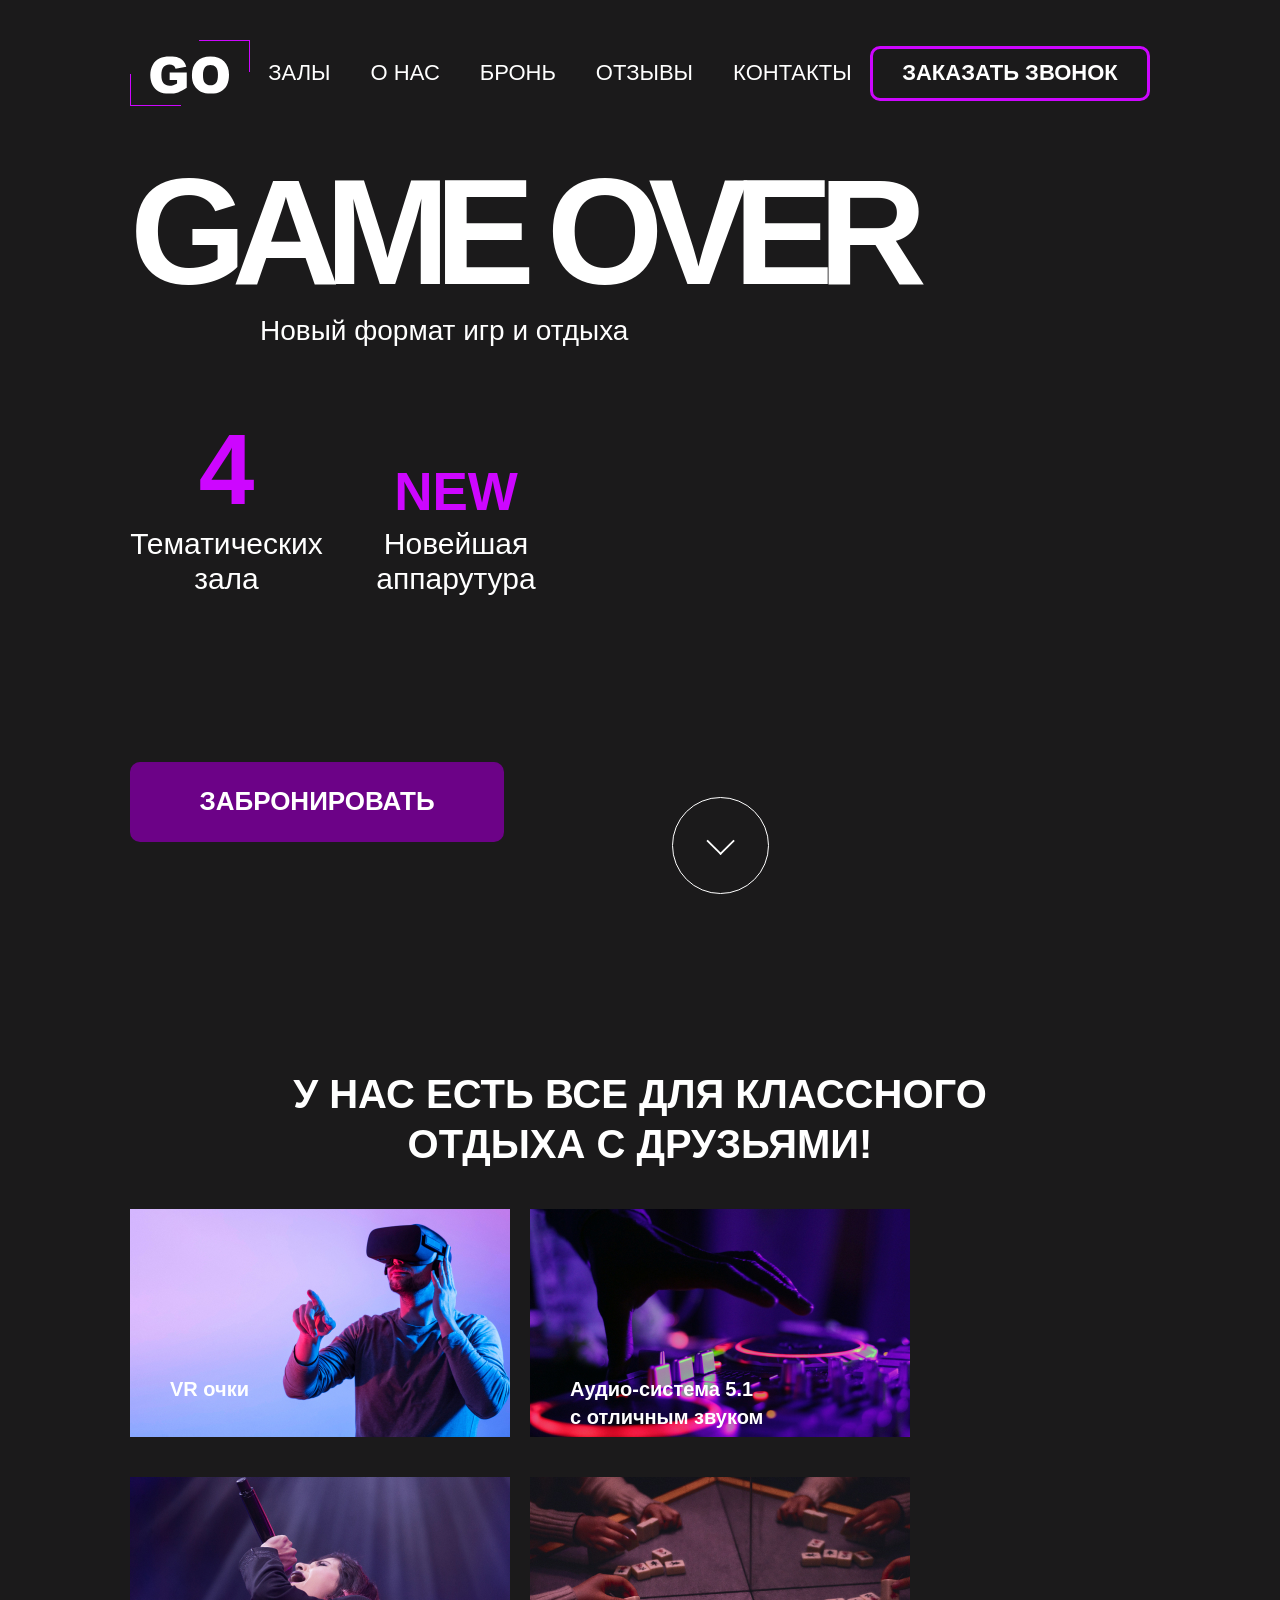
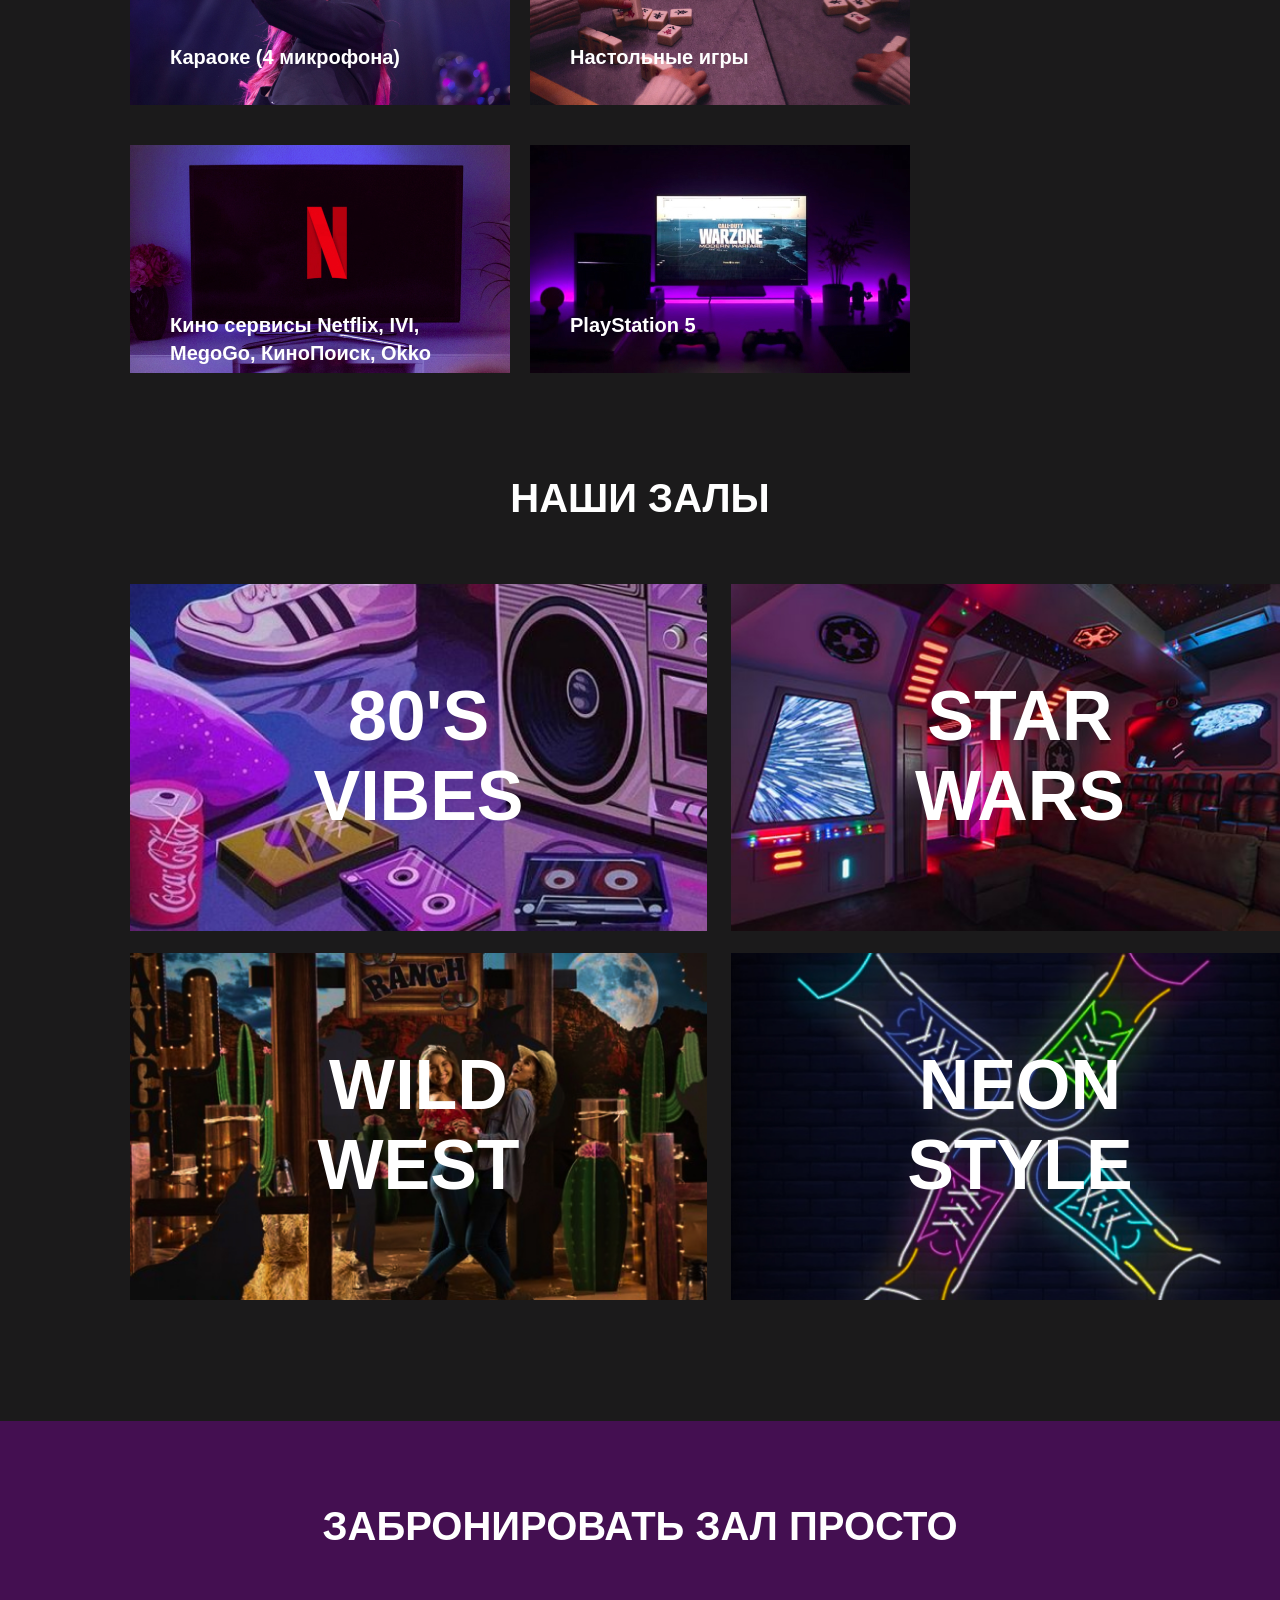
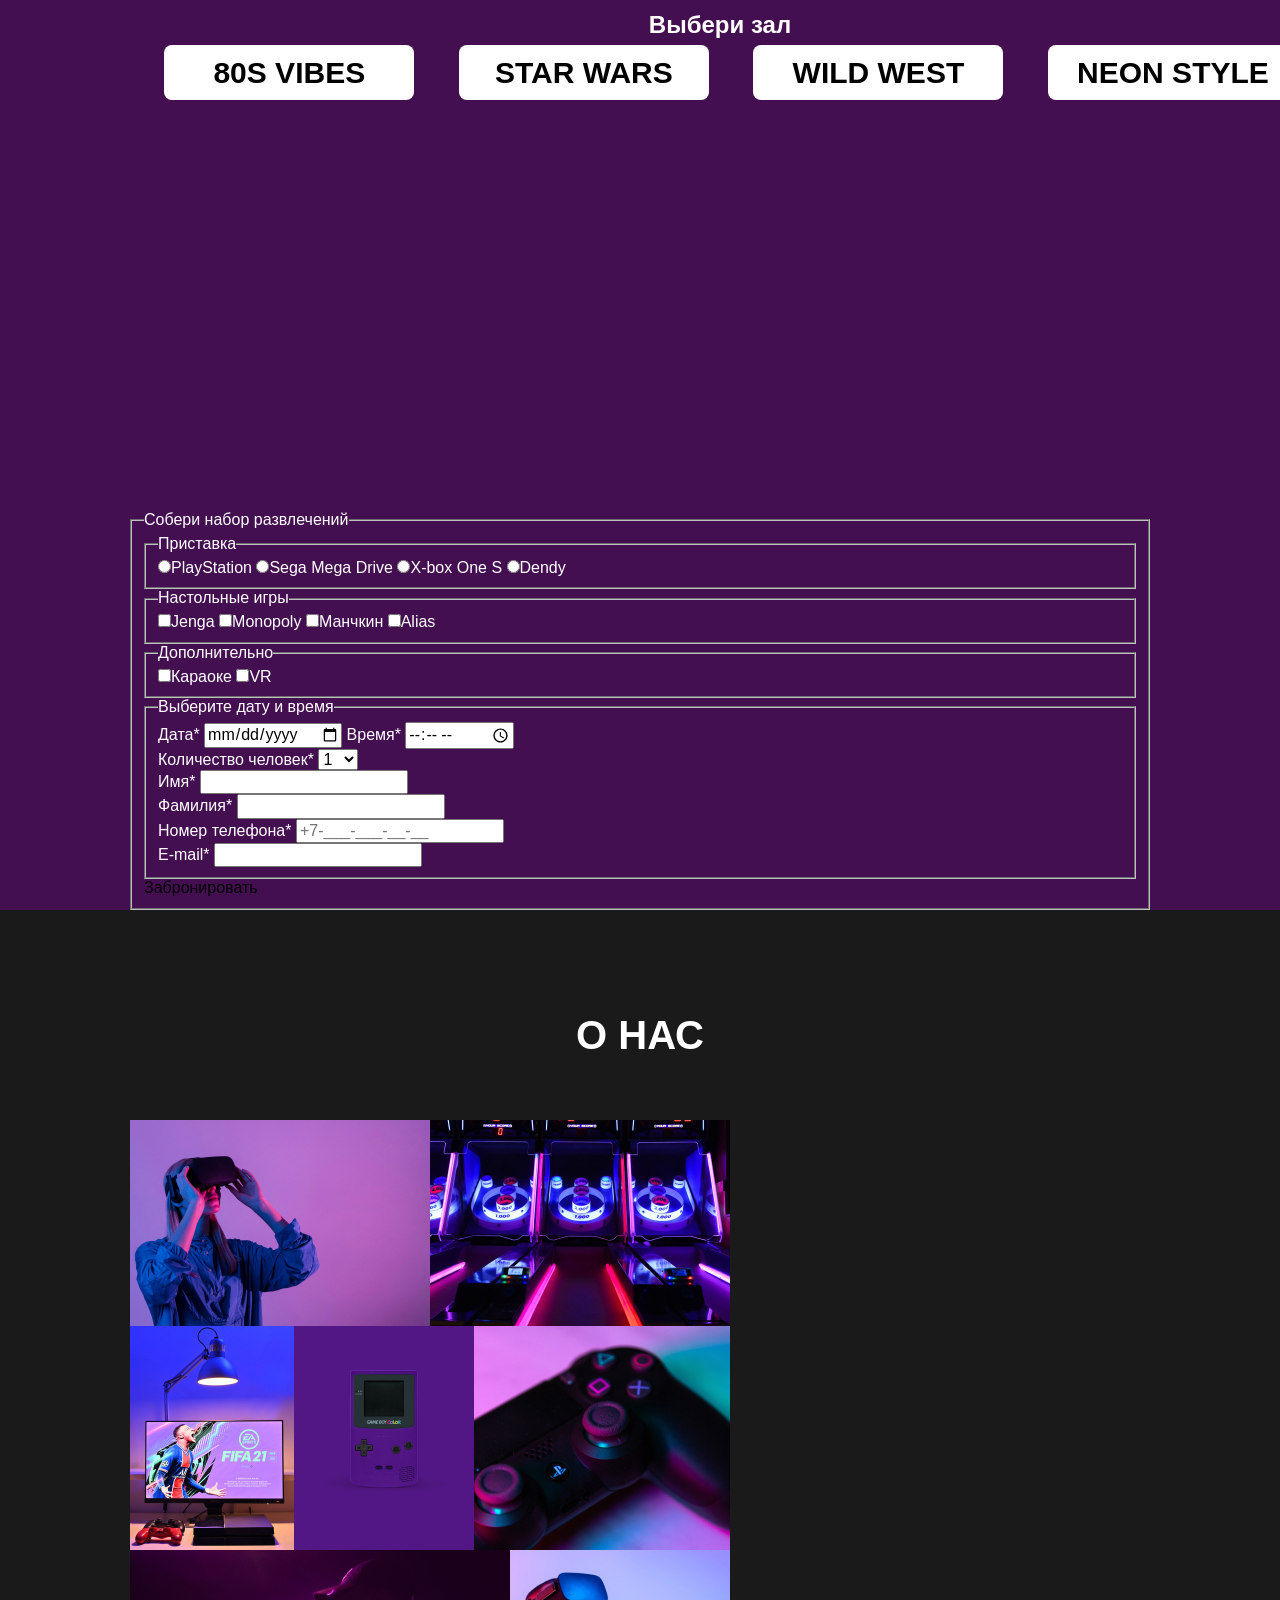
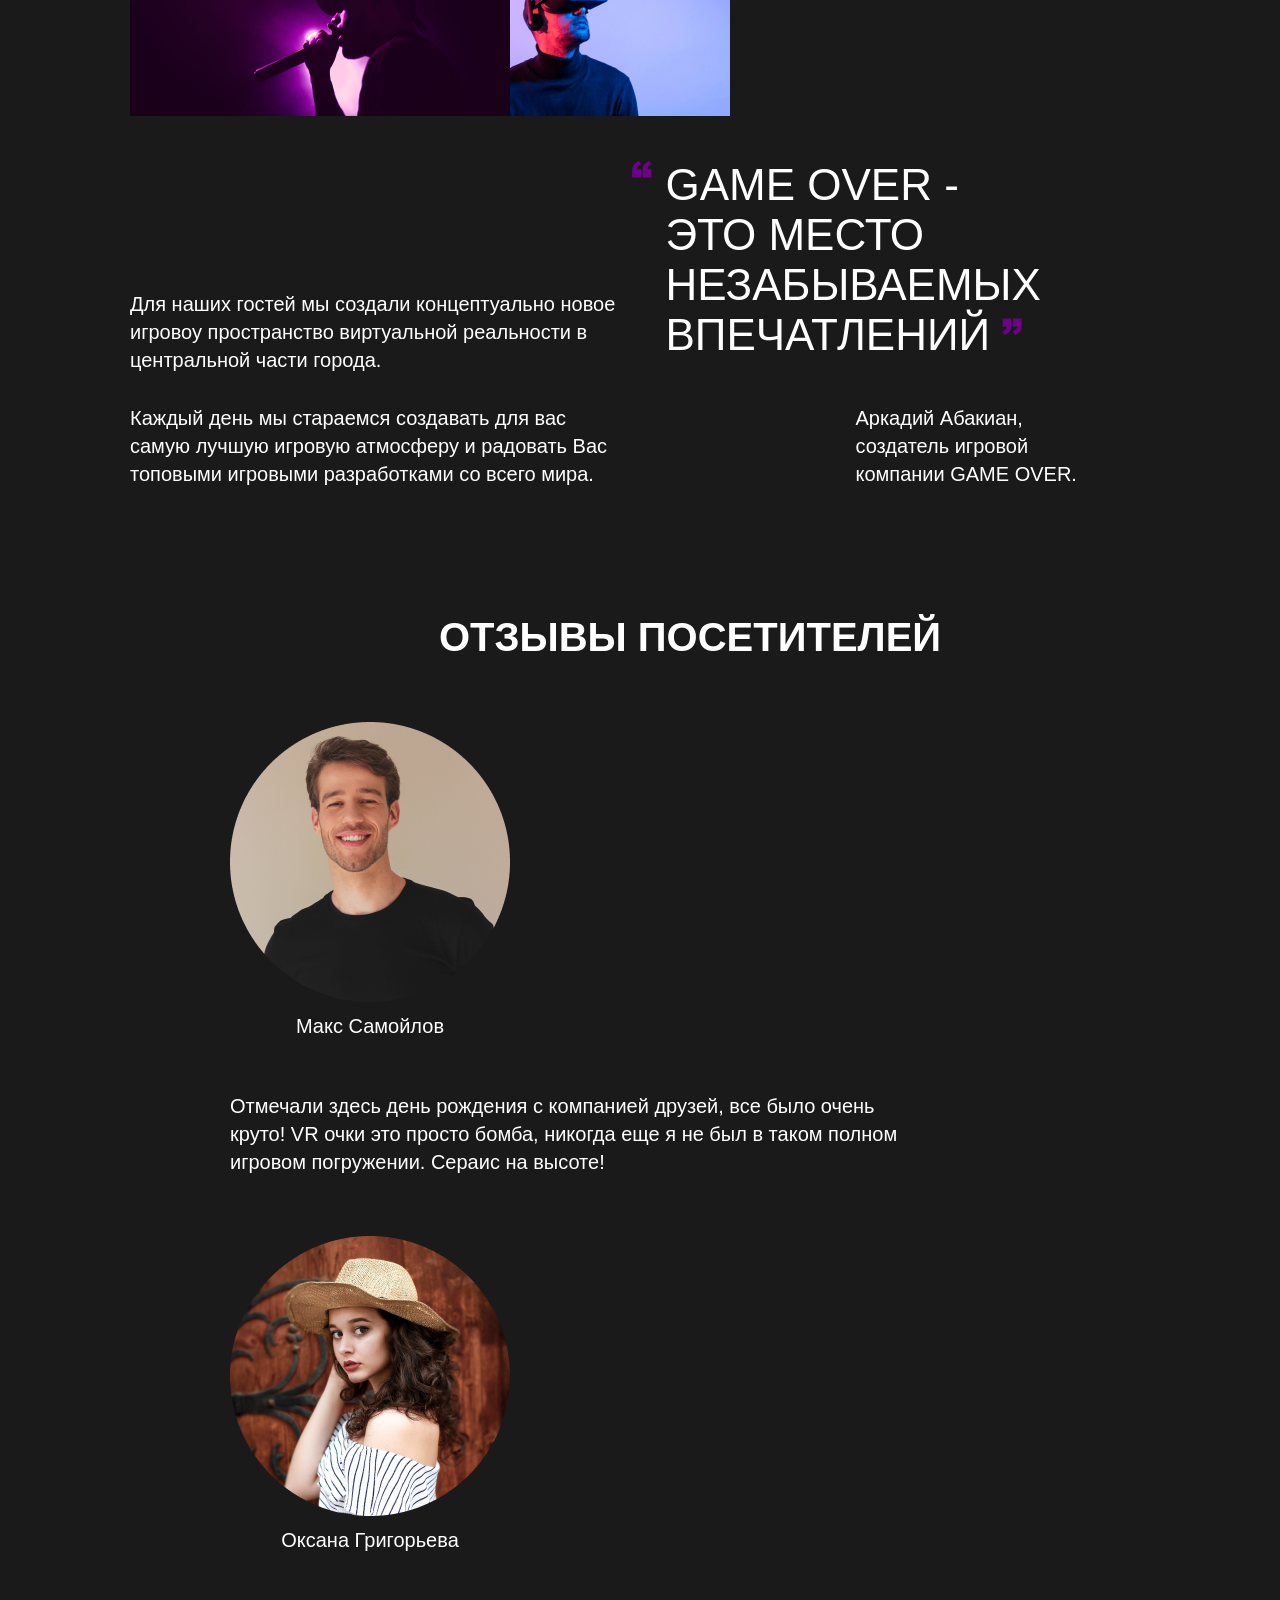
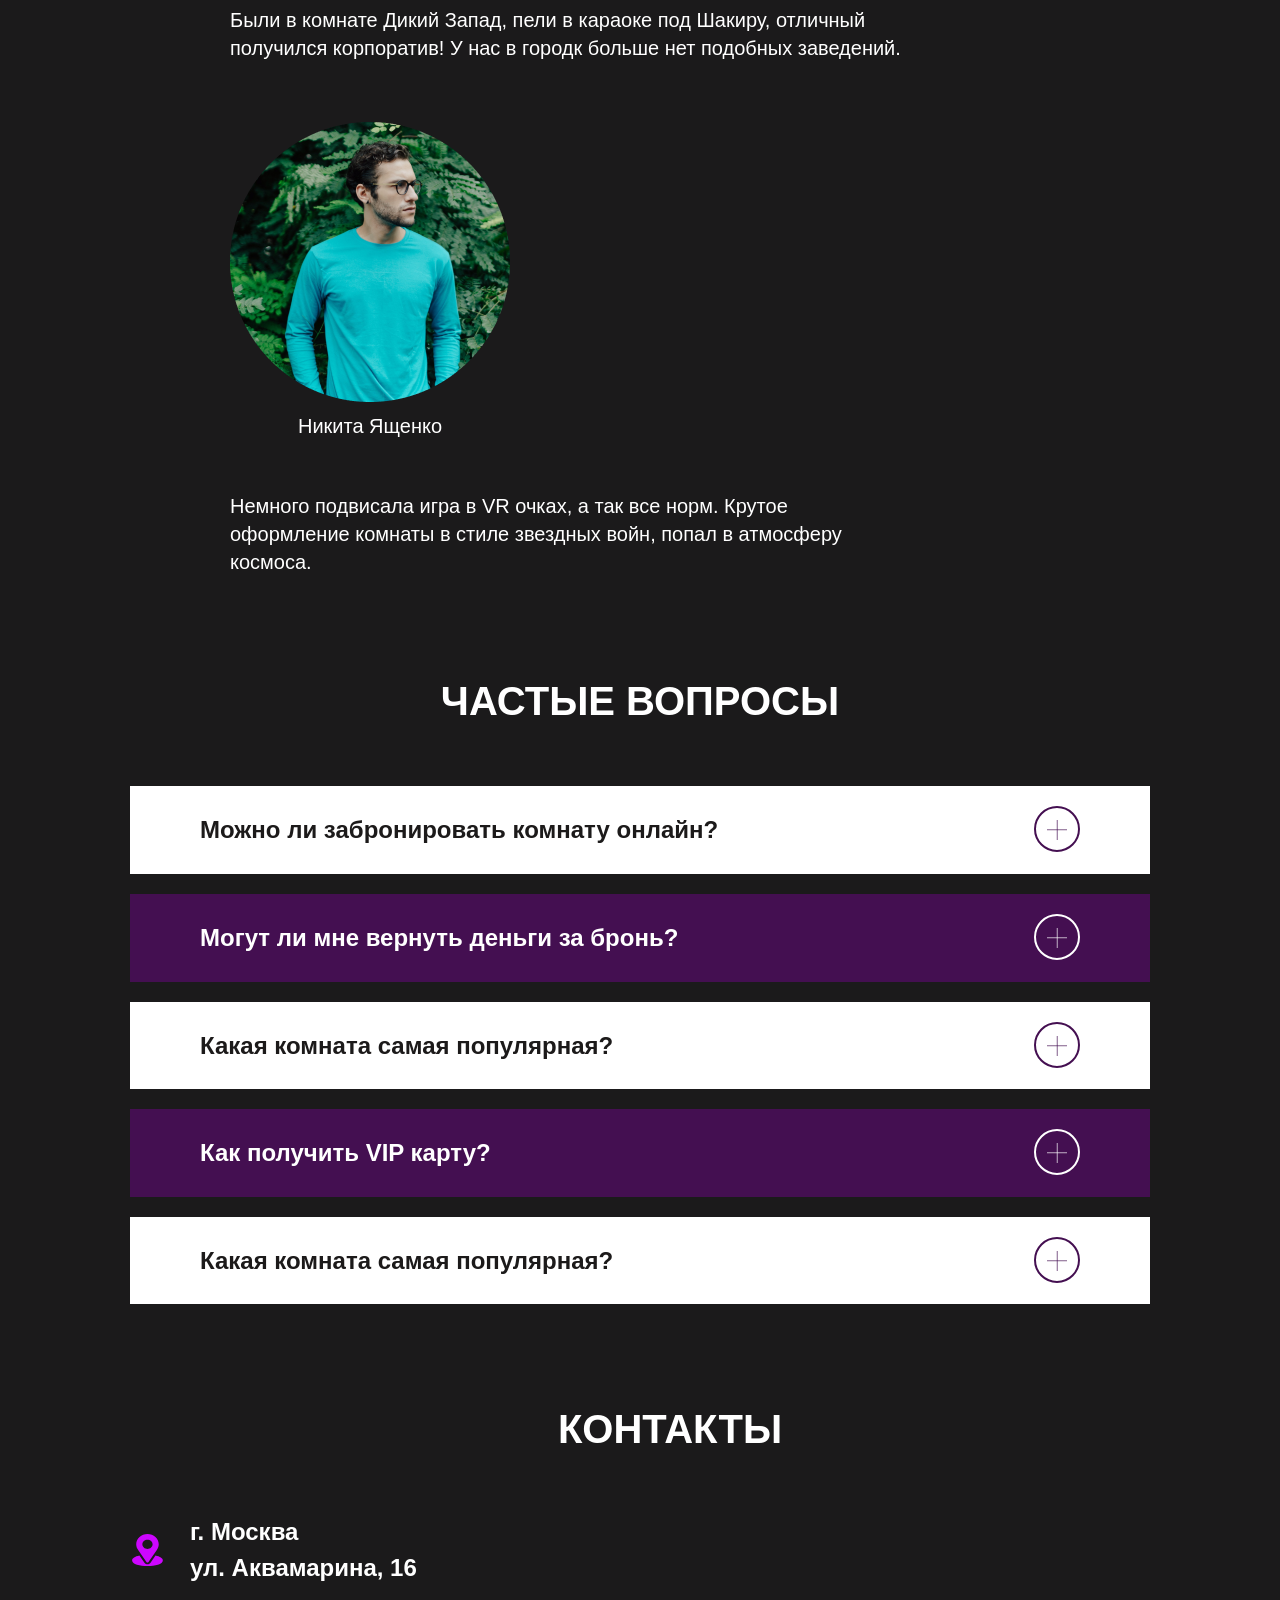
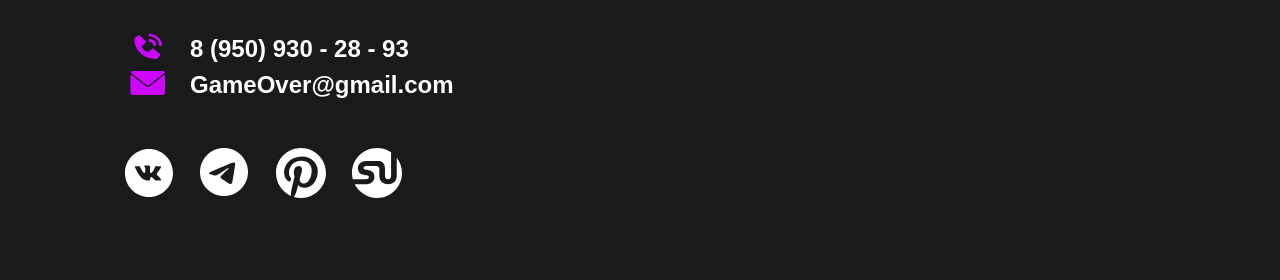
==== index.html @ 864b43e4 "выбор залов 70%" ====
<!DOCTYPE html>
<html lang="ru">

<head>
    <meta charset="utf-8">
    <title>GAME OVER</title>
    <link rel="icon" type="image/svg+xml" href="/img/icon.svg">
    <link rel="stylesheet" href="CSS/index.css">
    <!--Комментарий-->
</head>

<body>
    <header class="header" >
        <section class="section topheader">
            <div class="container topheader-block">
                <img src="img/logo header.svg" class="topheader__logo">
                <div class="topheader__menu">
                    <ul class="menu__list">
                        <li class="menu__list-item">
                            <a href="#one">Залы</a>
                        </li>
                        <li class="menu__list-item">
                            <a href="#two">о нас</a>
                        </li>
                        <li class="menu__list-item">
                            <a href="#three">бронь</a>
                        </li>
                        <li class="menu__list-item">
                            <a href="#four">отзывы</a>
                        </li>
                        <li class="menu__list-item">
                            <a href="#five">контакты</a>
                        </li>
                    </ul>
                </div>
                <button class="topheader__call-button">Заказать звонок</button>
            </div>
        </section>
    </header>

    <main class="main">
        <section class="section banner">
            <div class="container">
                <div class="banner__wrapper">
                    <h1 class="banner__name">GAME OVER</h1>
                    <p class="banner__slogan">Новый формат игр и отдыха</p>
                    <div class="banner__info">
                        <div class="banner__item1">
                            <p class="banner__item1_first">4</p>
                            <p class="banner__item1_second">Тематических зала</p>
                        </div>
                        <div class="banner__item2">
                            <p class="banner__item2_first">new</p>
                            <p class="banner__item2_second">Новейшая аппарутура</p>
                        </div>
                    </div>
                    <a class="banner__button">забронировать</a>
                    <a href="#zero" class="banner__slider"></a>
                </div>
            </div>
        </section>

        <section class="section our-entertainment">
            <div class="container">
                <div class="our-entertainment__block" id="zero">
                    <h3 class="our-entertainment__header">У нас есть все для классного <br> отдыха с друзьями!</h3>
                    <ul class="our-entertainment__list">
                        <li class="our-entertainment__item our-entertainment__item1">
                            <p class="our-entertainment__text">VR очки</p>
                        </li>
                        <li class="our-entertainment__item our-entertainment__item2">
                            <p class="our-entertainment__text">Аудио-система 5.1 <br>с отличным звуком</p>
                        </li>
                        <li class="our-entertainment__item our-entertainment__item3">
                            <p class="our-entertainment__text">Караоке (4 микрофона)</p>
                        </li>
                        <li class="our-entertainment__item our-entertainment__item4">
                            <p class="our-entertainment__text">Настольные игры</p>
                        </li>
                        <li class="our-entertainment__item our-entertainment__item5">
                            <p class="our-entertainment__text">Кино сервисы Netflix, IVI, MegoGo, КиноПоиск, Okko</p>
                        </li>
                        <li class="our-entertainment__item our-entertainment__item6">
                            <p class="our-entertainment__text">РlаyStаtiоn 5</p>
                        </li>
                    </ul>
                </div>
            </div>
        </section>

        <section class="section our-halls">
            <div class="container">
                <div class="our-halls__block" id="one">
                <h3>Наши залы</h3>
                    <ol class="our-halls__list-halls">
                        <li class="our-halls__vibes">
                            <a href="vibes.html" target="_blank" lang="en"> 80's <br>vibes</a>
                        </li>
                        <li class="our-halls__starwars">
                            <a href="starwars.html" target="_blank" lang="en"> Star <br>wars</a>
                        </li>
                        <li class="our-halls__wildwest">
                            <a href="wildwest.html" target="_blank" lang="en"> Wild <br> west</a>
                        </li>
                        <li class="our-halls__neon">
                            <a href="neon.html" target="_blank" lang="en"> Neon <br> style</a>
                        </li>
                    </ol>
                </div>
            </div>
        </section>
        
        <section class="section  reservation">
            <div class="container container_reservation">
                <div class="reservation__block" id="three">
                    <h3 class="reservation__block__header">Забронировать зал просто</h3>
                    <form class="reservation__form" action="https://jsonplaceholder.typicode.com/posts" method="post">
                        <fieldset class="reservation__halls">
                            <legend class="halls__header">Выбери зал</legend>
                            <input class="halls__item" type="radio" name="hall" value="80s vibes" id="radio1">
                            <label for="radio1" class="halls__item-label">80s vibes</label>
                            <input class="halls__item" type="radio" name="hall" value="Star wars" id="radio2">
                            <label for="radio2" class="halls__item-label"> Star wars</label>
                            <input class="halls__item" type="radio" name="hall" value="Wild west" id="radio3">
                            <label for="radio3" class="halls__item-label"> Wild west</label>
                            <input class="halls__item" type="radio" name="hall" value="Neon style" id="radio4">
                            <label for="radio4" class="halls__item-label"> Neon style</label>
                        </fieldset>
    
                        <fieldset class="reservation__entertainment">
                            <legend class="reservation__entertainment__header">Собери набор развлечений</legend>
                            <fieldset class="reservation__play-station">
                                <legend class="play-station__header">Приставка</legend>
                                <input class="play-station__item" type="radio" name="Game console" value="PlayStation">PlayStation
                                <input class="play-station__item" type="radio" name="Game console" value="Sega Mega Drive">Sega Mega Drive
                                <input class="play-station__item" type="radio" name="Game console" value="X-box One S">X-box One S
                                <input class="play-station__item" type="radio" name="Game console" value="Dendy">Dendy
                            </fieldset>
    
                            <fieldset class="reservation__table-games">
                                <legend class="table-games__header">Настольные игры</legend>
                                <input class="table-games__item" type="checkbox" name="Table game" value="Jenga">Jenga
                                <input class="table-games__item" type="checkbox" name="Table game" value="Monopoly">Monopoly
                                <input class="table-games__item" type="checkbox" name="Table game" value="Manchkin">Манчкин
                                <input class="table-games__item" type="checkbox" name="Table game" value="Alias">Alias
                            </fieldset>
    
                            <fieldset class="reservation__additionally">
                                <legend class="additionally__header">Дополнительно</legend>
                                <input class="additionally__item" type="checkbox" name="More" value="Karaoke">Караоке
                                <input class="additionally__item" type="checkbox" name="More" value="VR">VR
                            </fieldset>
    
                            <fieldset class="reservation__date-time">
                                <legend class="date-time__header">Выберите дату и время</legend>
                                Дата* <input class="date-time__item date-time__item_date" type="date" name="date" value="date" required>
                                Время* <input class="date-time__item date-time__item_time" type="time" name="time" value="time" required><br>
                                Количество человек* 
                                <select class="date-time__item date-time__item_count" name="count" required >
                                    <option value="1">1</option>
                                    <option value="2">2</option>
                                    <option value="3">3</option>
                                    <option value="4">4</option>
                                    <option value="5">5</option>
                                    <option value="6">6</option>
                                    <option value="7">7</option>
                                    <option value="8">8</option>
                                    <option value="9">9</option>
                                    <option value="10">10</option>
                                </select><br>
                                Имя* <input class="date-time__item date-time__item_name" type="text" name="name" required><br>
                                Фамилия* <input class="date-time__item date-time__item_soname" type="text" name="soname" required><br>
                                Номер телефона* <input class="date-time__item date-time__item_phone" type="tel" name="phone" title="+7-___-___-__-__" placeholder="+7-___-___-__-__"
                                pattern="\+?[7-8]-?[0-9]{3}-?[0-9]{3}-?[0-9]{2}-?[0-9]{2}$" required><br>
                                E-mail* <input class="date-time__item date-time__item_emale" type="email" name="email">
                            </fieldset>
                            <button type="submit" class="reservation__button">Забронировать</button>
                        </fieldset>
                    </form>
                </div>
            </div>
        </section>

        <section class="section about-us">
            <div class="container">
                <div class="about-us__block" id="two">
                    <h3>О нас </h3>
                    <figure class="about-us__image">
                        <img src="img/about-us.jpg" alt="О нас">
                    </figure>
                    <div class="about-us__text">
                        <p> Для наших гостей мы создали концептуально новое игровоу пространство виртуальной реальности в центральной части города.  </p>
                        <p> Каждый день мы стараемся создавать для вас самую лучшую игровую атмосферу и радовать Вас топовыми игровыми разработками со всего мира.</p>
                    </div>
                    <div class="about-us__quote">
                        <blockquote class="about-us__quote-text"> GAME OVER - <br>это место незабываемых впечатлений </blockquote>
                        <blockquote class="about-us__quote-autor"> <cite> Аркадий Абакиан, <br> </cite> создатель игровой <br> компании GAME OVER. </blockquote>
                    </div>
                </div>
            </div>
        </section>


        <section class="section our-reviews">
            <div class="container">
                <div class="our-reviews__block" id="four">
                    <h3>Отзывы посетителей</h3>
                    <!--<ul class="our-reviews__reviews">
                        <li class="our-reviews__review">
                            <figure class="our-reviews__person1">
                                <img src="../GO/img/person 1.png" alt="Довольный посетитель Макс Самойлов" height="150">
                                <figcaption>Макс Самойлов</figcaption>
                                <p>Отмечали здесь день рождения с компанией друзей, все было очень круто! VR очки это просто бомба, никогда еще я не был в таком полном игровом погружении. Сераис на высоте</p>
                            </figure>
                        </li>
                        <li class="our-reviews__review">
                            <figure class="our-reviews__person2">
                                <img src="../GO/img/person 2.png" alt="Довольный посетитель Оксана Григорьева" height="150">
                                <figcaption>Оксана Григорьева</figcaption>
                                <p>Были в комнате Дикий Запад, пели в караоке под Шакиру, отличный получился корпоратив! У нас в городк больше нет подобных заведений.</p>
                            </figure>
                        </li>
                        <li class="our-reviews__review">
                            <figure class="our-reviews__person3">
                                <img src="../GO/img/person 3.png" alt="Довольный посетитель Никита Ященко" height="150">
                                <figcaption>Никита Ященко</figcaption>
                                <p>Немного подвисала игра в VR очках, а так все норм. Крутое оформление комнаты в стиле звездных войн, попал в атмосферу космоса.</p>
                            </figure>
                        </li>
                    </ul>-->
                    <div class="our-reviews__card">
                        <figure class="our-reviews__person1">
                            <img src="img/person 1.png" alt="Довольный посетитель Макс Самойлов" height="150">
                            <figcaption class="our-reviews__name">Макс Самойлов</figcaption>
                        </figure>
                        <div class="our-reviews__text">
                            <p>Отмечали здесь день рождения с компанией друзей, все было очень круто! VR очки это просто бомба, никогда еще я не был в таком полном игровом погружении. Сераис на высоте!</p>
                        </div>
                    </div>

                    <div class="our-reviews__card">
                        <figure class="our-reviews__person2">
                            <img src="img/person 2.png" alt="Довольный посетитель Оксана Григорьева" height="150">
                            <figcaption class="our-reviews__name">Оксана Григорьева</figcaption>
                        </figure>
                        <div class="our-reviews__text">
                            <p>Были в комнате Дикий Запад, пели в караоке под Шакиру, отличный получился корпоратив! У нас в городк больше нет подобных заведений.</p>
                        </div>
                    </div>

                    <div class="our-reviews__card">
                        <figure class="our-reviews__person3">
                            <img src="img/person 3.png" alt="Довольный посетитель Никита Ященко" height="150">
                            <figcaption class="our-reviews__name">Никита Ященко</figcaption>
                        </figure>
                        <div class="our-reviews__text">
                            <p>Немного подвисала игра в VR очках, а так все норм. Крутое оформление комнаты в стиле звездных войн, попал в атмосферу космоса.</p>
                        </div>
                    </div>
                </div>
            </div>
        </section>


        <section class="section questions">
            <div class="container">
                <div class="questions__block">
                    <h3>Частые вопросы</h3>
                    <ul>
                        <li class="questions__question">Можно ли забронировать комнату онлайн?</li>
                        <li class="questions__question">Могут ли мне вернуть деньги за бронь?</li>
                        <li class="questions__question">Какая комната самая популярная?</li>
                        <li class="questions__question">Как получить VIP карту?</li>
                        <li class="questions__question">Какая комната самая популярная?</li>
                    </ul>
                </div>
            </div>
        </section>

        <section class="section contacts">
            <div class="container">
                <div class="contacts__block" id="five">
                <h3>Контакты</h3>
                    <p class="contacts__adress">г. Москва <br> ул. Аквамарина, 16</p>
                    <a href="tel:89509302893" class="contacts__tel">8 (950) 930 - 28 - 93</a>
                    <br>
                    <a href="mailto:GameOver@gmail.com" class="contacts__mail">GameOver@gmail.com</a>
                    <ul class="contacts__list">
                        <li>
                            <a href="https://vk.com" target="_blank" class="contacts__vk"></a>
                        </li>
                        <li>
                            <a href="https://web.telegram.org/a/" target="_blank" class="contacts__tg"></a>
                        </li>
                        <li>
                            <a href="https://ru.pinterest.com/" target="_blank" class="contacts__pint"></a>
                        </li>
                        <li>
                            <a href="https://www.stumbleupon.com/" target="_blank" class="contacts__stu"></a>
                        </li>
                    </ul>
                </div>
            </div>
        </section>
    </main>


    <footer>

    </footer>

</body>





</html>
---- CSS/index.css ----
@import url(style.css);
@import url(normalize.css);
@import url(banner.css);
@import url(our-halls.css);
@import url(reservation.css);
@import url(about-us.css);
@import url(questions.css);
@import url(contacts.css);
@import url(our-reviews.css);
@import url(topheader.css);
@import url(our-entertainment.css);
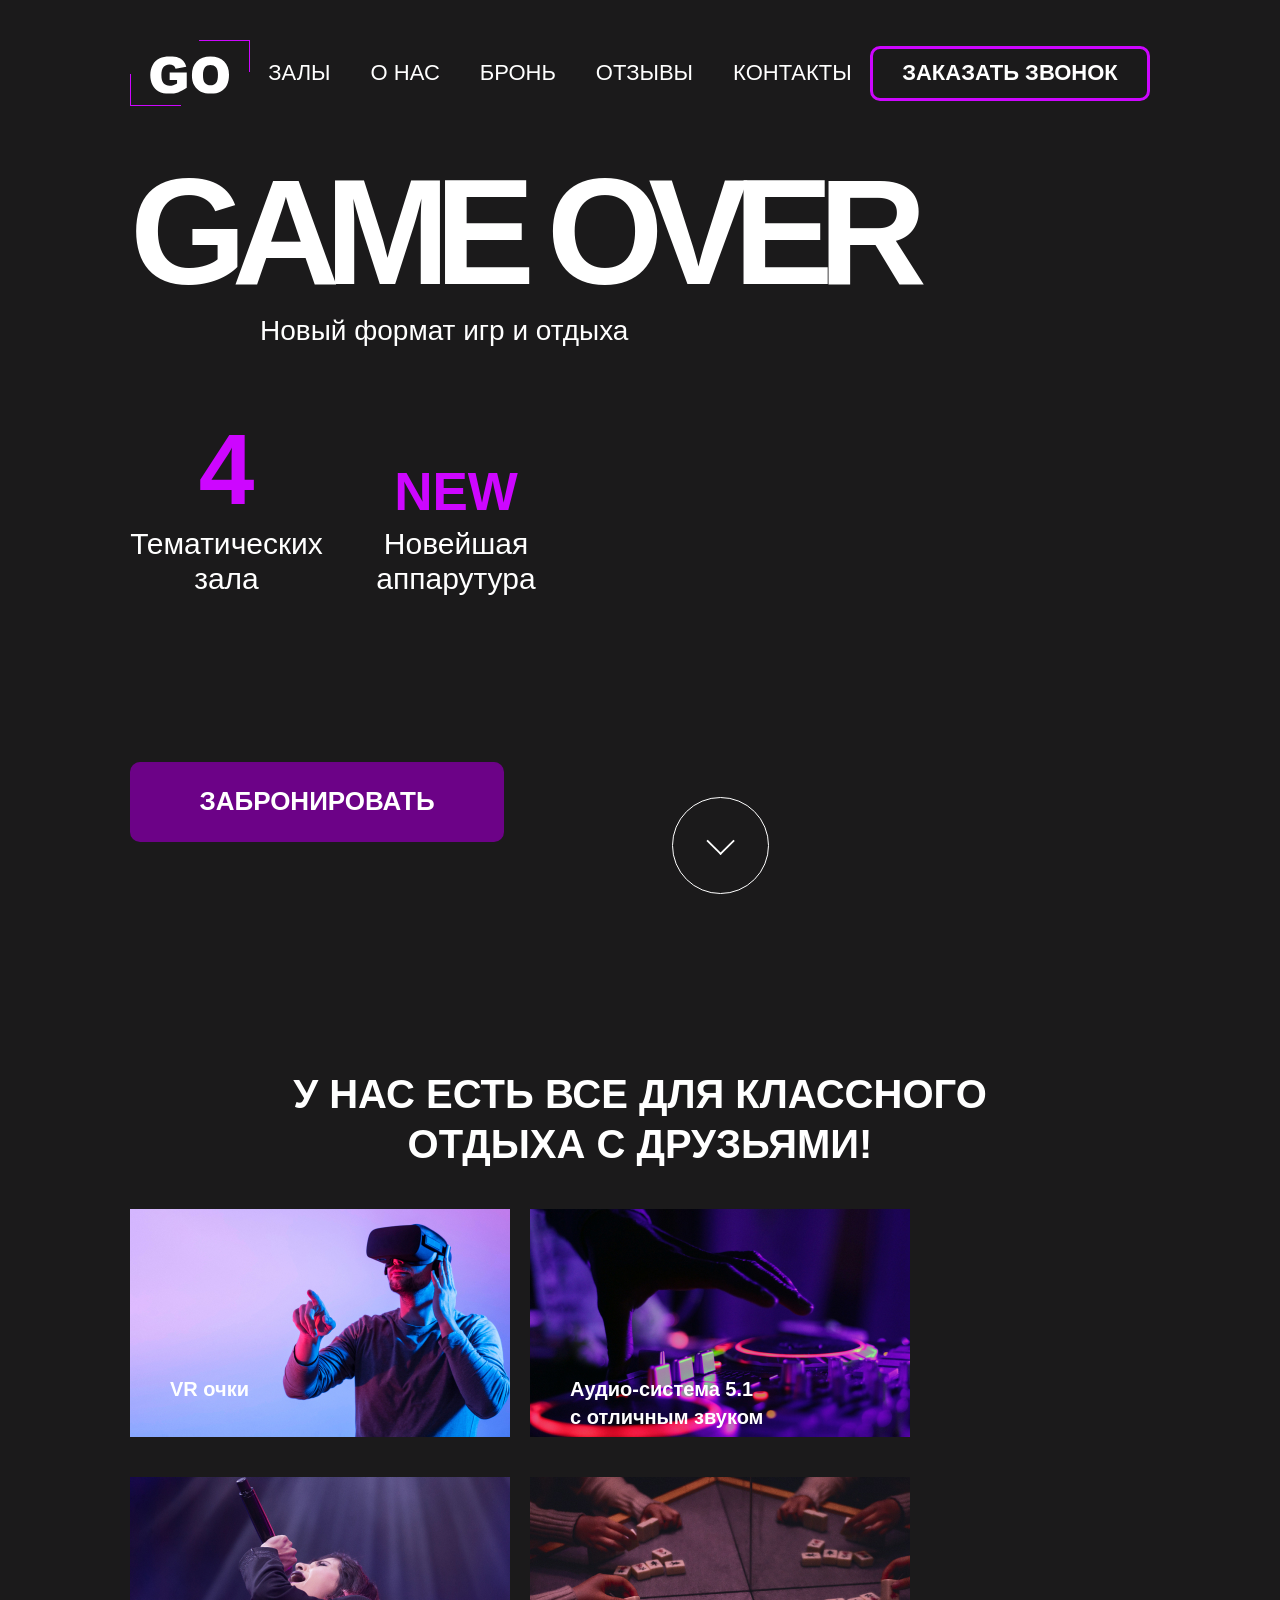
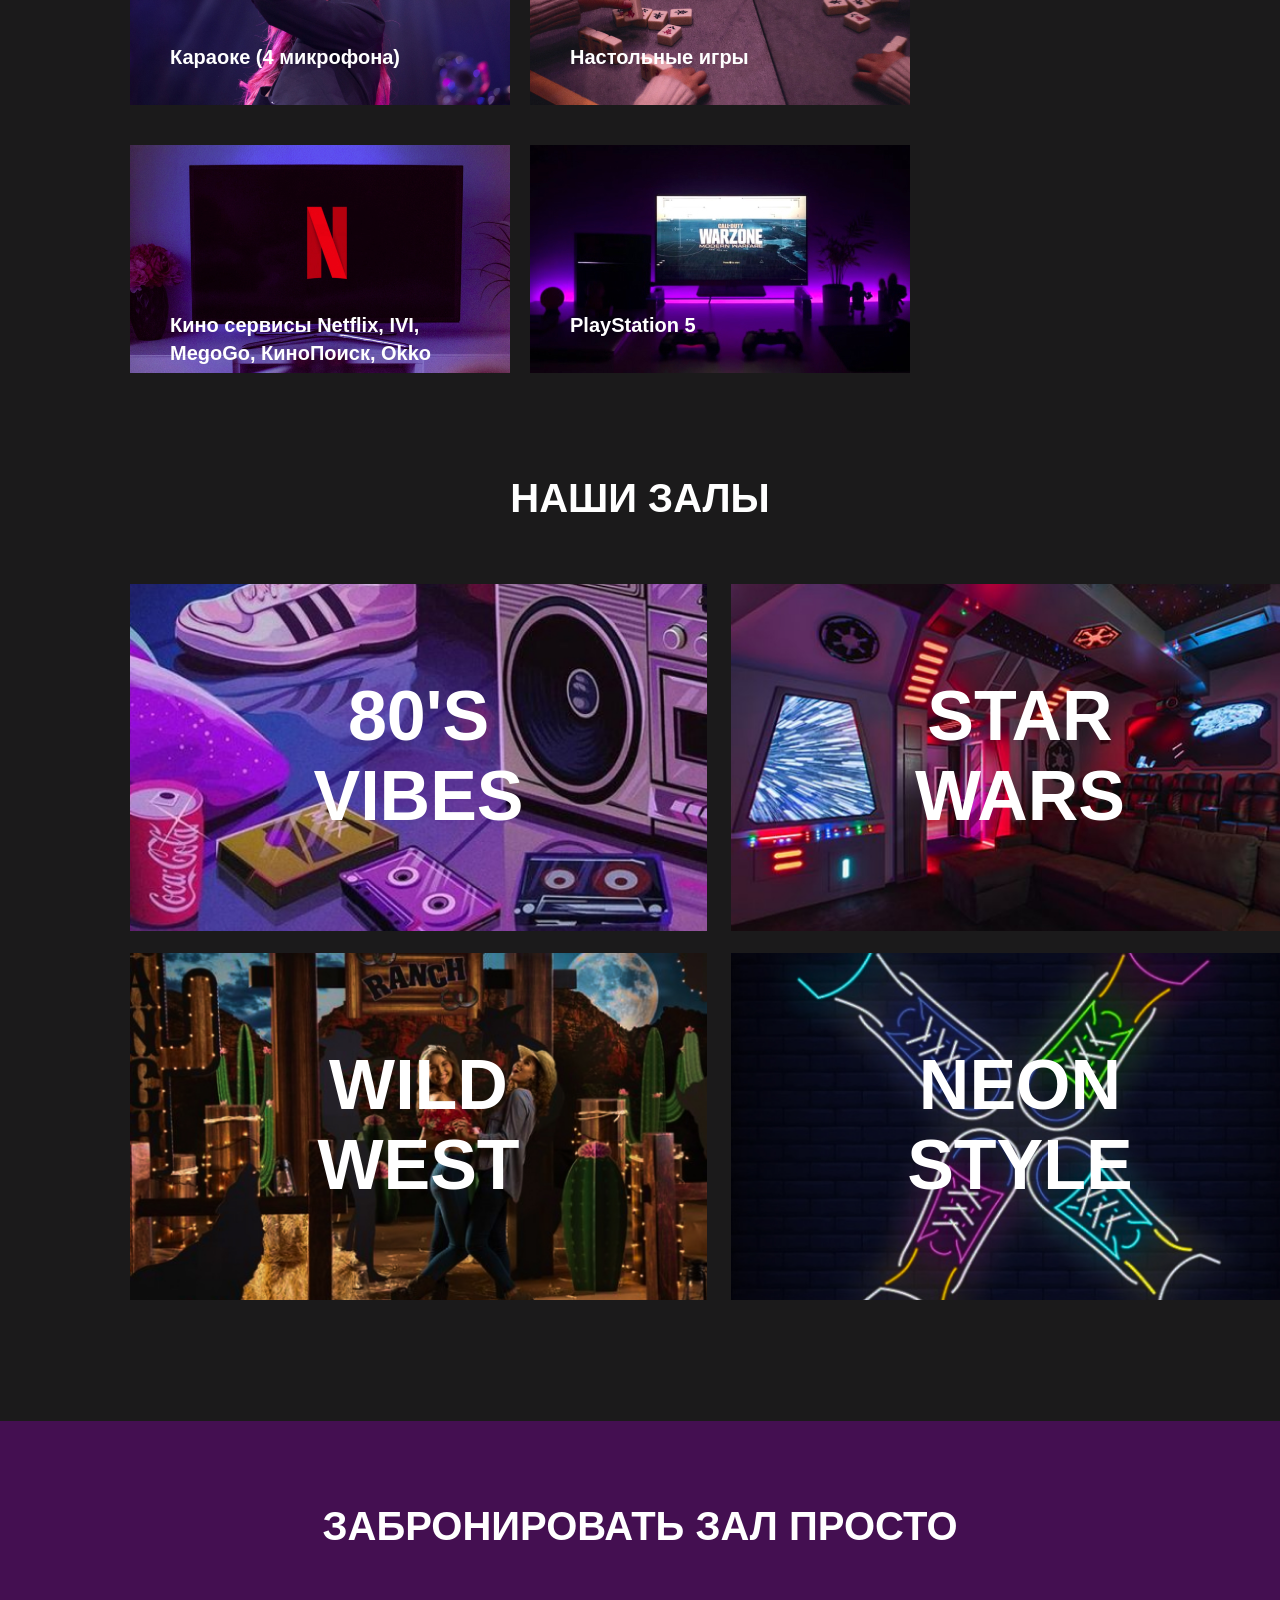
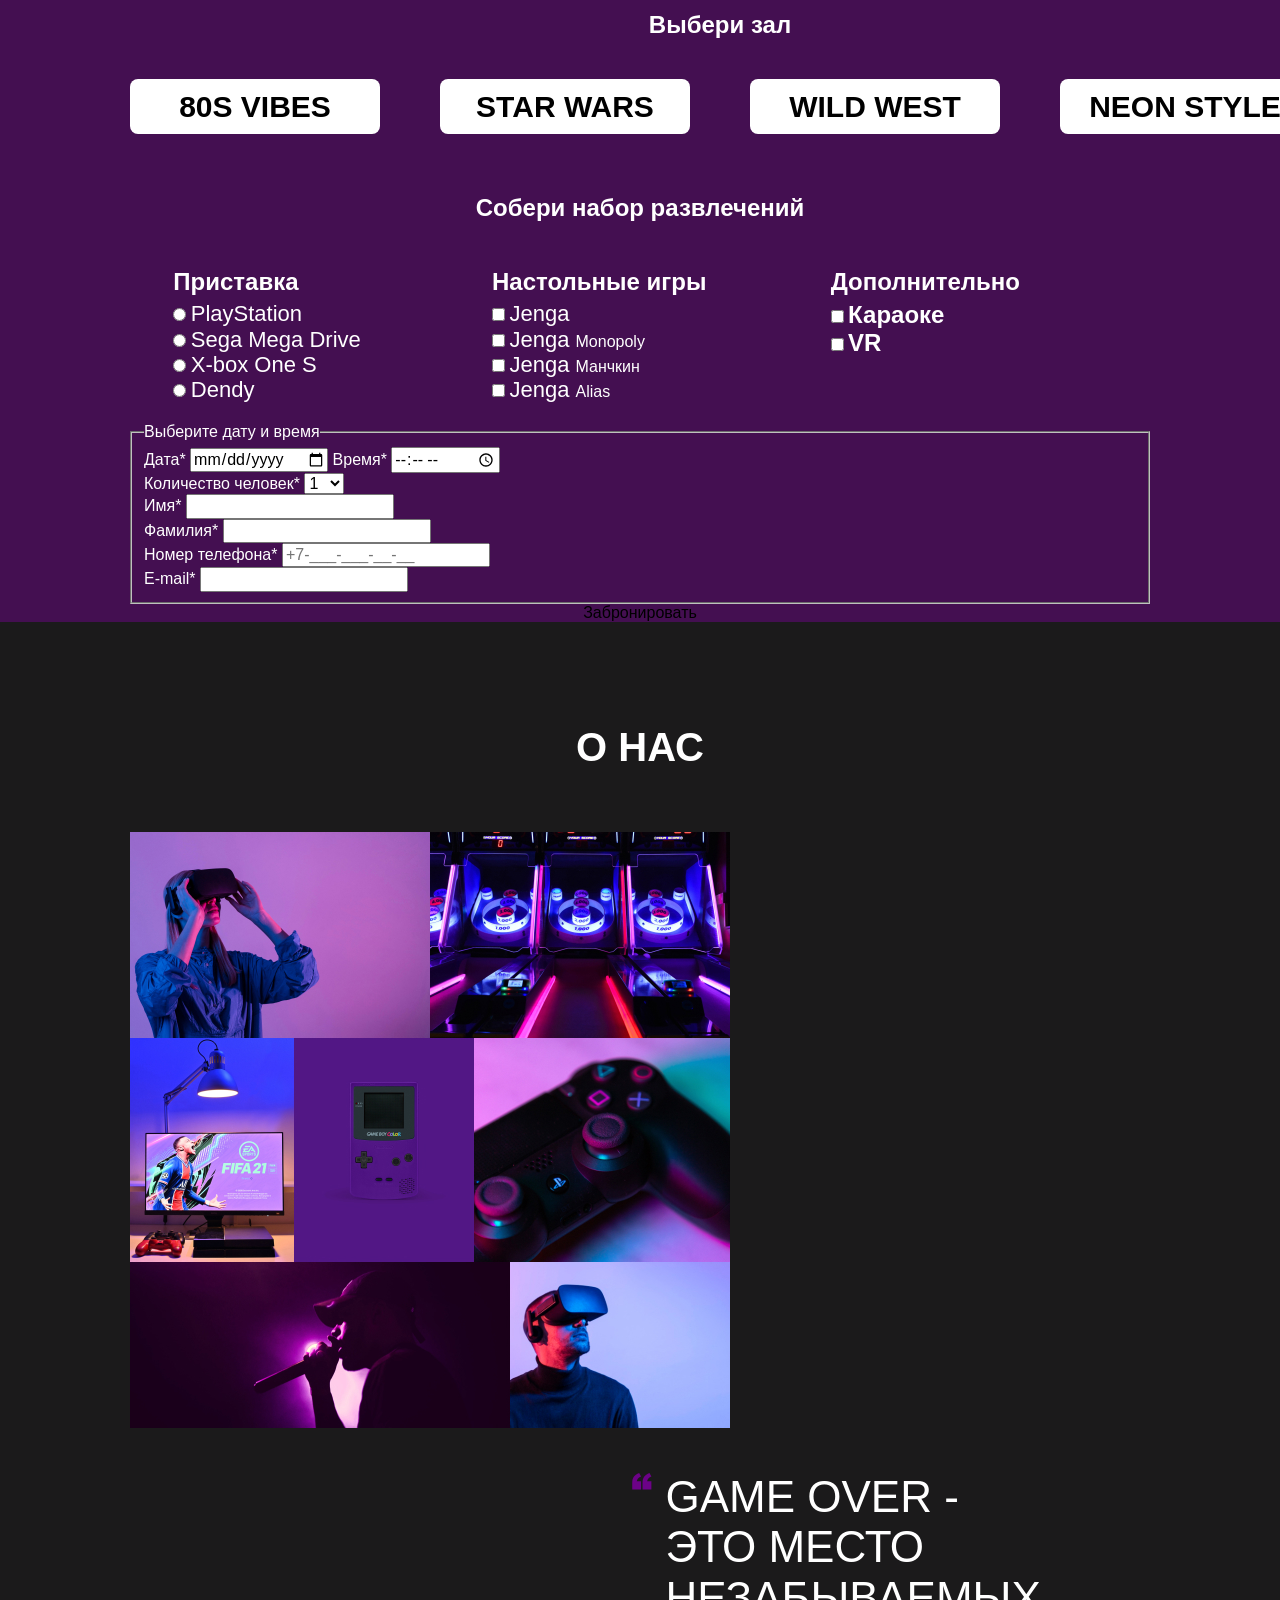
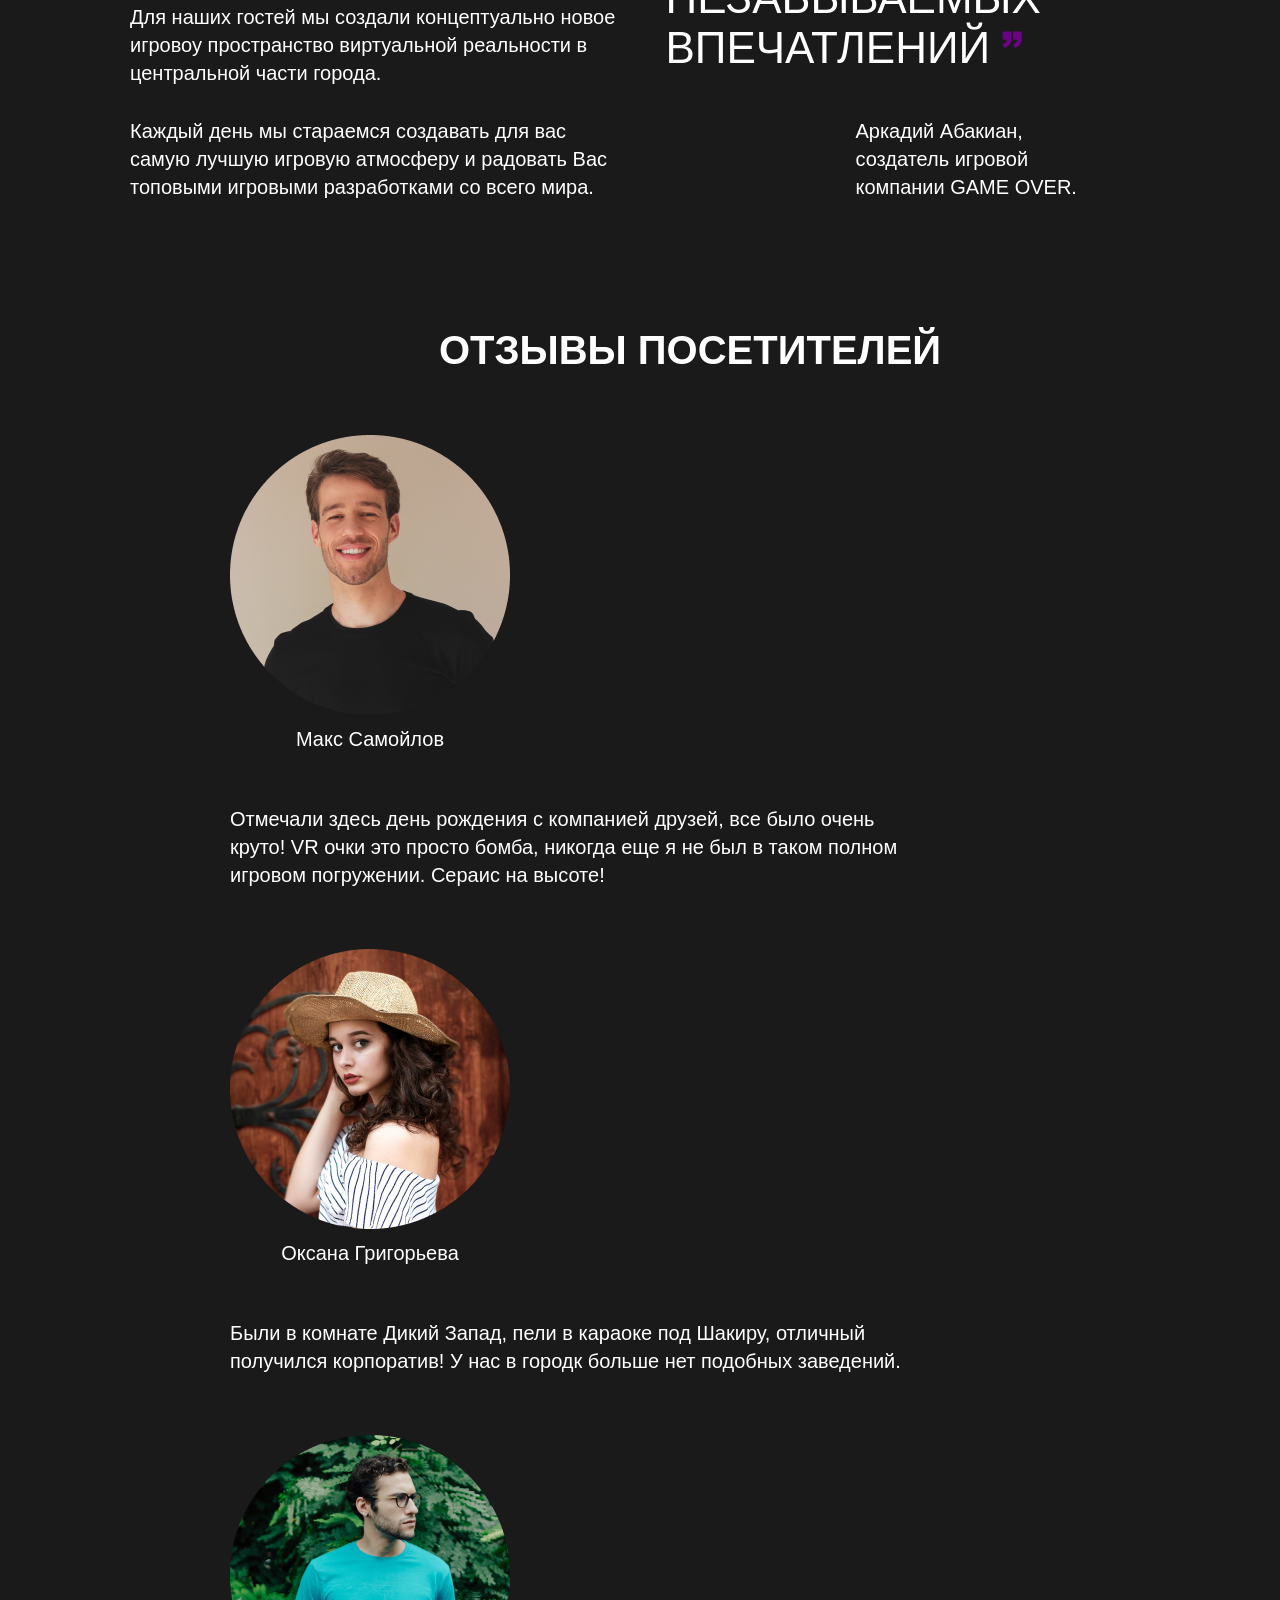
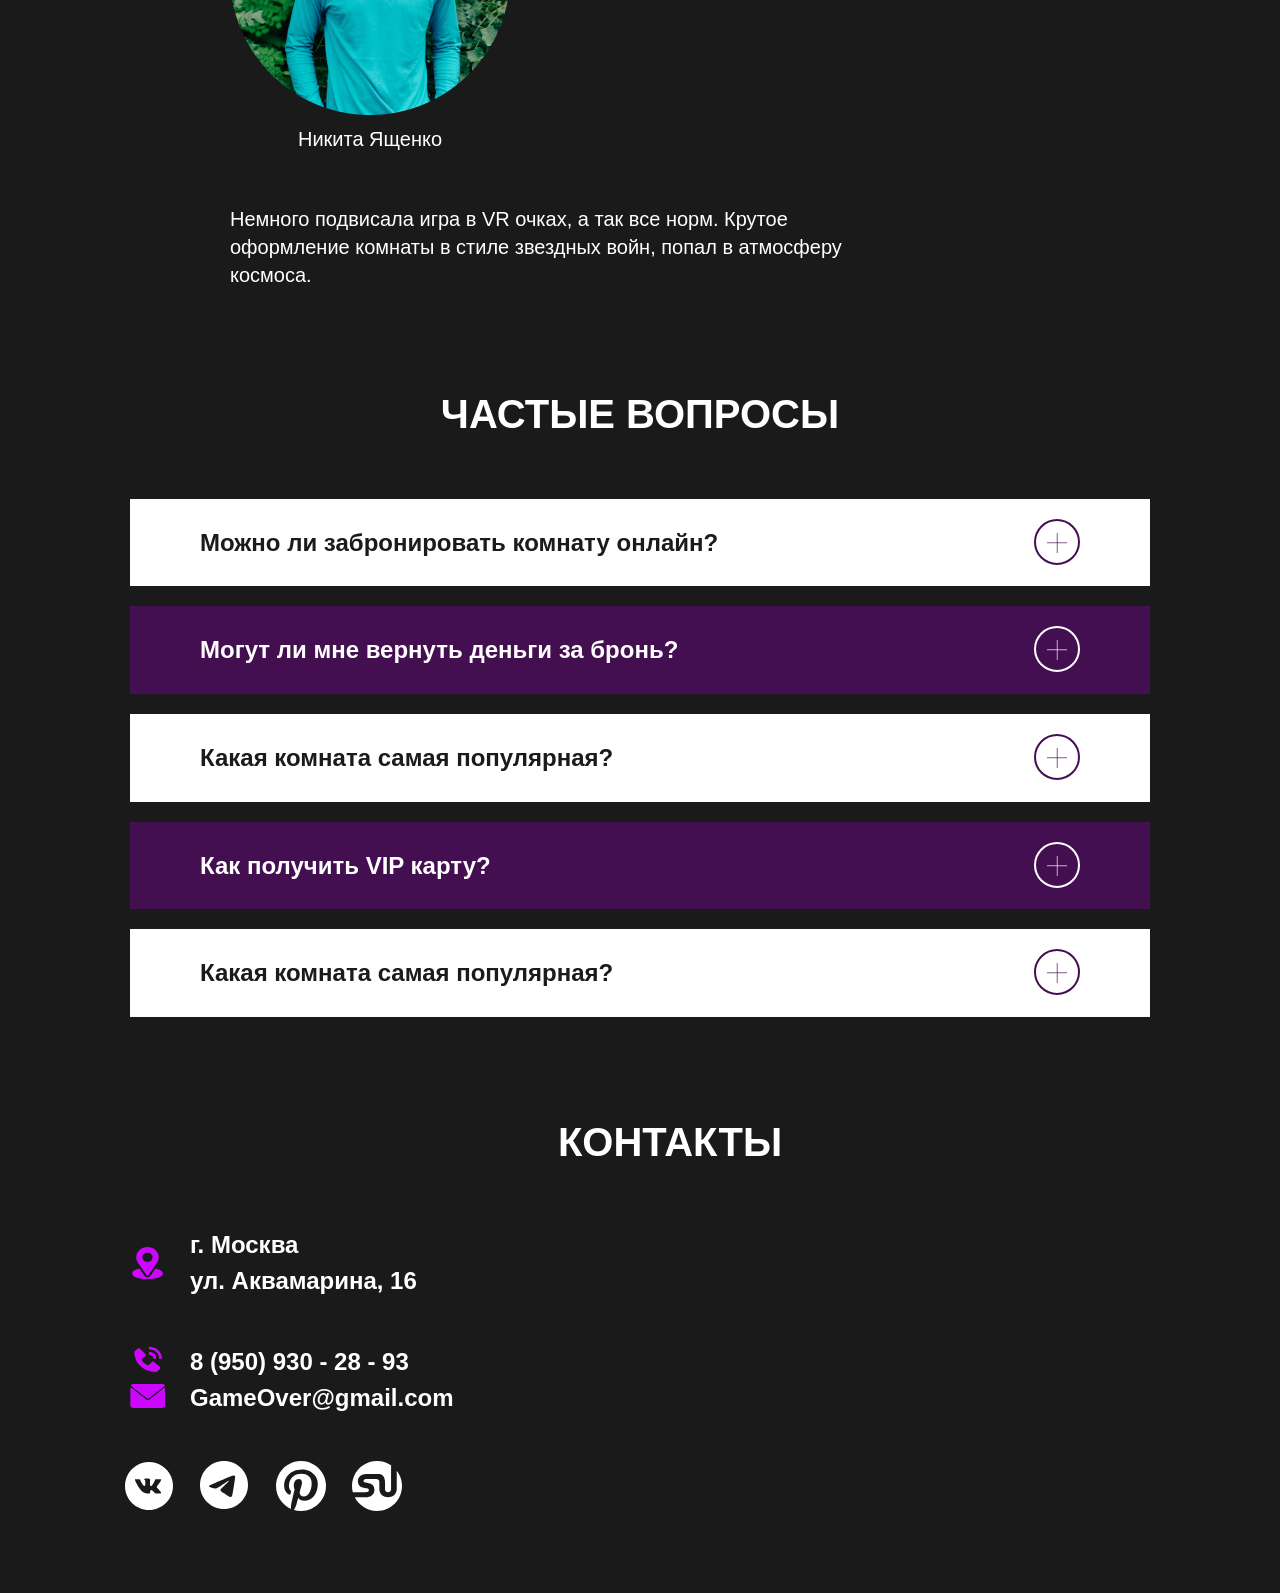
==== commit 180de053: "40%" ====
--- a/index.html
+++ b/index.html
@@ -115,67 +115,80 @@
                 <div class="reservation__block" id="three">
                     <h3 class="reservation__block__header">Забронировать зал просто</h3>
                     <form class="reservation__form" action="https://jsonplaceholder.typicode.com/posts" method="post">
-                        <fieldset class="reservation__halls">
+                        <div class="reservation__halls">
                             <legend class="halls__header">Выбери зал</legend>
-                            <input class="halls__item" type="radio" name="hall" value="80s vibes" id="radio1">
-                            <label for="radio1" class="halls__item-label">80s vibes</label>
-                            <input class="halls__item" type="radio" name="hall" value="Star wars" id="radio2">
-                            <label for="radio2" class="halls__item-label"> Star wars</label>
-                            <input class="halls__item" type="radio" name="hall" value="Wild west" id="radio3">
-                            <label for="radio3" class="halls__item-label"> Wild west</label>
-                            <input class="halls__item" type="radio" name="hall" value="Neon style" id="radio4">
-                            <label for="radio4" class="halls__item-label"> Neon style</label>
-                        </fieldset>
+                            <div class="halls__select">
+                                <input class="halls__item" type="radio" name="hall" value="80s vibes" id="radio1">
+                                <label for="radio1" class="halls__item-label">80s vibes</label>
+                                <input class="halls__item" type="radio" name="hall" value="Star wars" id="radio2">
+                                <label for="radio2" class="halls__item-label"> Star wars</label>
+                                <input class="halls__item" type="radio" name="hall" value="Wild west" id="radio3">
+                                <label for="radio3" class="halls__item-label"> Wild west</label>
+                                <input class="halls__item" type="radio" name="hall" value="Neon style" id="radio4">
+                                <label for="radio4" class="halls__item-label"> Neon style</label>
+                            </div>
+                        </div>
     
                         <fieldset class="reservation__entertainment">
                             <legend class="reservation__entertainment__header">Собери набор развлечений</legend>
                             <fieldset class="reservation__play-station">
                                 <legend class="play-station__header">Приставка</legend>
-                                <input class="play-station__item" type="radio" name="Game console" value="PlayStation">PlayStation
-                                <input class="play-station__item" type="radio" name="Game console" value="Sega Mega Drive">Sega Mega Drive
-                                <input class="play-station__item" type="radio" name="Game console" value="X-box One S">X-box One S
-                                <input class="play-station__item" type="radio" name="Game console" value="Dendy">Dendy
+                                <input class="play-station__item" type="radio" name="Game console" value="PlayStation" id="radio5">
+                                <label for="radio5" class="play-station__label"> PlayStation</label><br>
+                                <input class="play-station__item" type="radio" name="Game console" value="Sega Mega Drive" id="radio6">
+                                <label for="radio6" class="play-station__label"> Sega Mega Drive</label> <br>
+                                <input class="play-station__item" type="radio" name="Game console" value="X-box One S" id="radio7">
+                                <label for="radio7" class="play-station__label"> X-box One S</label> <br>
+                                <input class="play-station__item" type="radio" name="Game console" value="Dendy" id="radio8">
+                                <label for="radio8" class="play-station__label"> Dendy</label> 
                             </fieldset>
     
                             <fieldset class="reservation__table-games">
                                 <legend class="table-games__header">Настольные игры</legend>
-                                <input class="table-games__item" type="checkbox" name="Table game" value="Jenga">Jenga
-                                <input class="table-games__item" type="checkbox" name="Table game" value="Monopoly">Monopoly
-                                <input class="table-games__item" type="checkbox" name="Table game" value="Manchkin">Манчкин
-                                <input class="table-games__item" type="checkbox" name="Table game" value="Alias">Alias
+                                <input class="table-games__item" type="checkbox" name="Table game" value="Jenga" id="checkbox1">
+                                <label for="checkbox1" class="table-games__label"> Jenga </label><br>
+                                <input class="table-games__item" type="checkbox" name="Table game" value="Monopoly" id="checkbox2">
+                                <label for="checkbox2" class="table-games__label"> Jenga </label> Monopoly <br>
+                                <input class="table-games__item" type="checkbox" name="Table game" value="Manchkin" id="checkbox3">
+                                <label for="checkbox3" class="table-games__label"> Jenga </label> Манчкин<br>
+                                <input class="table-games__item" type="checkbox" name="Table game" value="Alias" id="checkbox4">
+                                <label for="checkbox4" class="table-games__label"> Jenga </label> Alias
                             </fieldset>
     
                             <fieldset class="reservation__additionally">
                                 <legend class="additionally__header">Дополнительно</legend>
-                                <input class="additionally__item" type="checkbox" name="More" value="Karaoke">Караоке
-                                <input class="additionally__item" type="checkbox" name="More" value="VR">VR
+                                <input class="additionally__item" type="checkbox" name="More" value="Karaoke" id="checkbox5">
+                                <label for="checkbox5" class="additionally__label"> Караоке </label><br>
+                                <input class="additionally__item" type="checkbox" name="More" value="VR" id="checkbox6">
+                                <label for="checkbox6" class="additionally__label"> VR </label> 
                             </fieldset>
-    
-                            <fieldset class="reservation__date-time">
-                                <legend class="date-time__header">Выберите дату и время</legend>
-                                Дата* <input class="date-time__item date-time__item_date" type="date" name="date" value="date" required>
-                                Время* <input class="date-time__item date-time__item_time" type="time" name="time" value="time" required><br>
-                                Количество человек* 
-                                <select class="date-time__item date-time__item_count" name="count" required >
-                                    <option value="1">1</option>
-                                    <option value="2">2</option>
-                                    <option value="3">3</option>
-                                    <option value="4">4</option>
-                                    <option value="5">5</option>
-                                    <option value="6">6</option>
-                                    <option value="7">7</option>
-                                    <option value="8">8</option>
-                                    <option value="9">9</option>
-                                    <option value="10">10</option>
-                                </select><br>
-                                Имя* <input class="date-time__item date-time__item_name" type="text" name="name" required><br>
-                                Фамилия* <input class="date-time__item date-time__item_soname" type="text" name="soname" required><br>
-                                Номер телефона* <input class="date-time__item date-time__item_phone" type="tel" name="phone" title="+7-___-___-__-__" placeholder="+7-___-___-__-__"
-                                pattern="\+?[7-8]-?[0-9]{3}-?[0-9]{3}-?[0-9]{2}-?[0-9]{2}$" required><br>
-                                E-mail* <input class="date-time__item date-time__item_emale" type="email" name="email">
-                            </fieldset>
-                            <button type="submit" class="reservation__button">Забронировать</button>
                         </fieldset>
+
+                        <fieldset class="reservation__date-time">
+                            <legend class="date-time__header">Выберите дату и время</legend>
+                            Дата* <input class="date-time__item date-time__item_date" type="date" name="date" value="date" required>
+                            Время* <input class="date-time__item date-time__item_time" type="time" name="time" value="time" required><br>
+                            Количество человек* 
+                            <select class="date-time__item date-time__item_count" name="count" required >
+                                <option value="1">1</option>
+                                <option value="2">2</option>
+                                <option value="3">3</option>
+                                <option value="4">4</option>
+                                <option value="5">5</option>
+                                <option value="6">6</option>
+                                <option value="7">7</option>
+                                <option value="8">8</option>
+                                <option value="9">9</option>
+                                <option value="10">10</option>
+                            </select><br>
+                            Имя* <input class="date-time__item date-time__item_name" type="text" name="name" required><br>
+                            Фамилия* <input class="date-time__item date-time__item_soname" type="text" name="soname" required><br>
+                            Номер телефона* <input class="date-time__item date-time__item_phone" type="tel" name="phone" title="+7-___-___-__-__" placeholder="+7-___-___-__-__"
+                            pattern="\+?[7-8]-?[0-9]{3}-?[0-9]{3}-?[0-9]{2}-?[0-9]{2}$" required><br>
+                            E-mail* <input class="date-time__item date-time__item_emale" type="email" name="email">
+                        </fieldset>
+                        <button type="submit" class="reservation__button">Забронировать</button>
+                        
                     </form>
                 </div>
             </div>
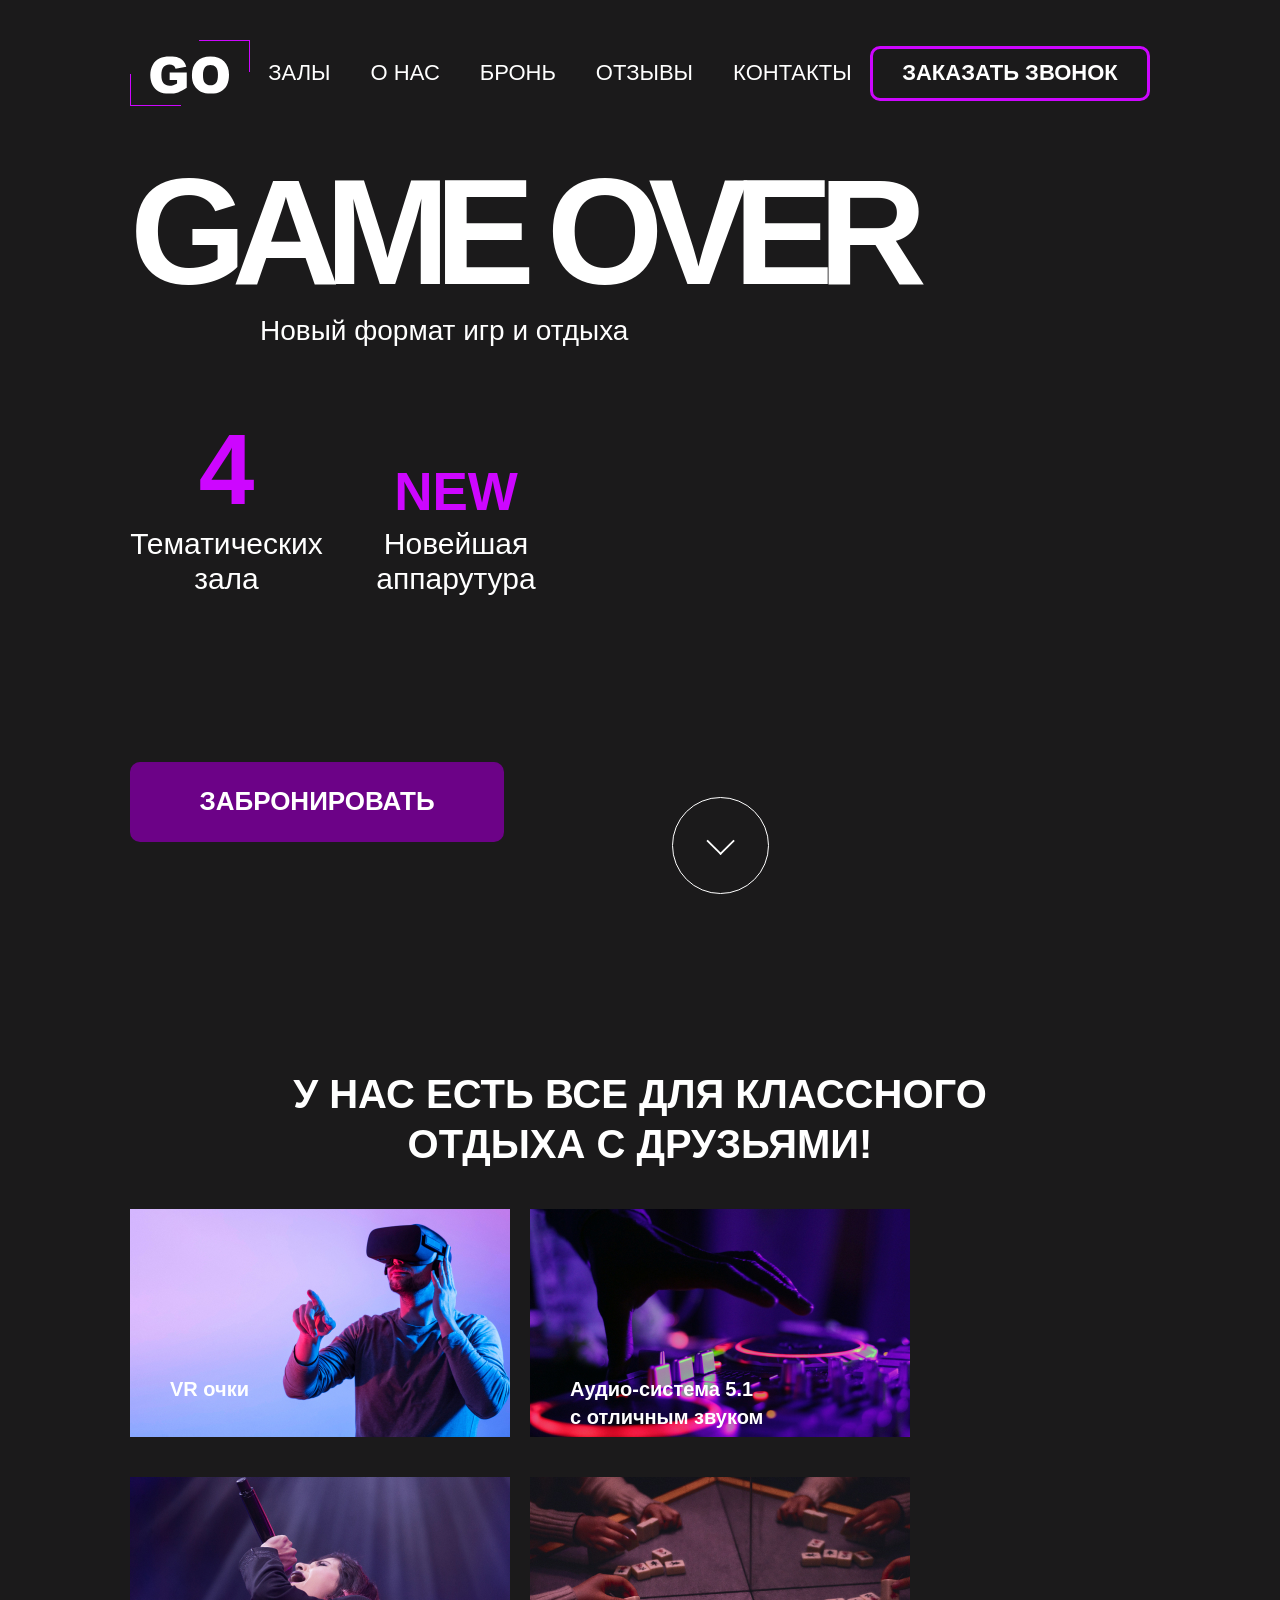
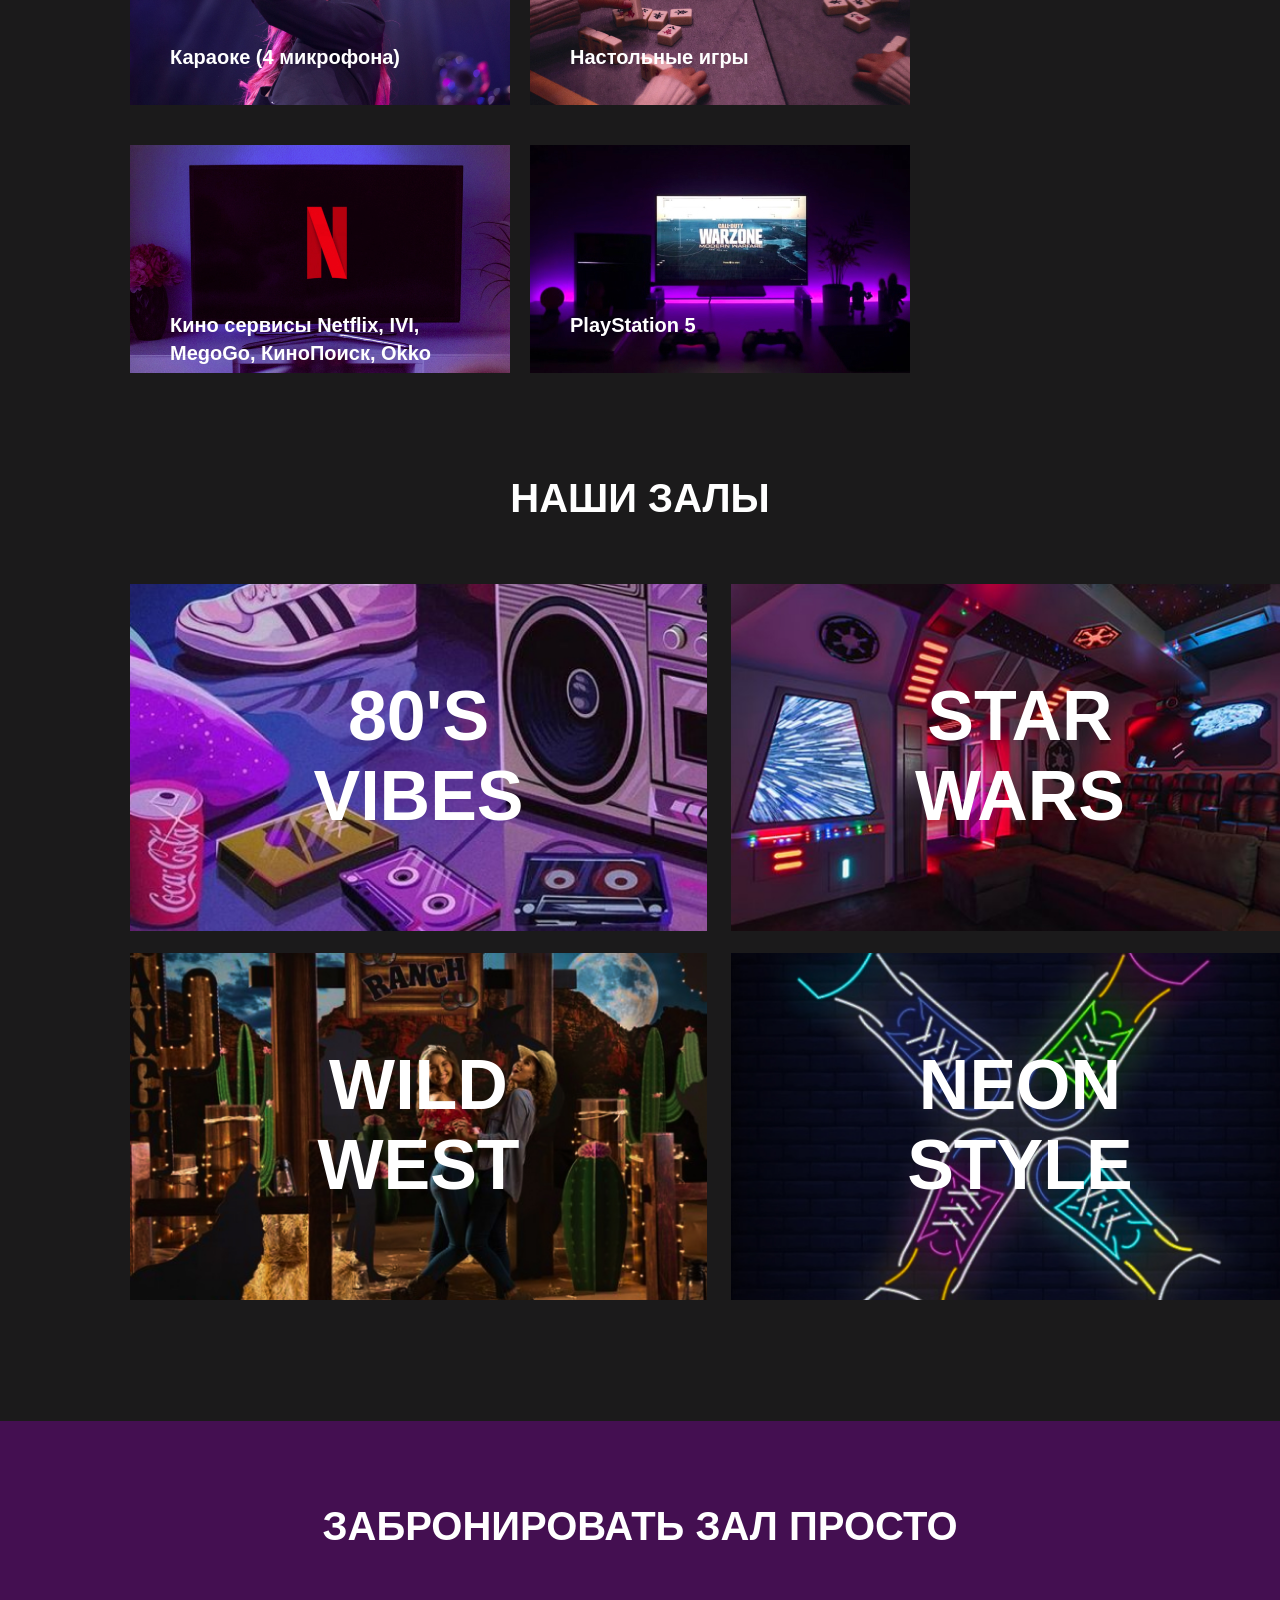
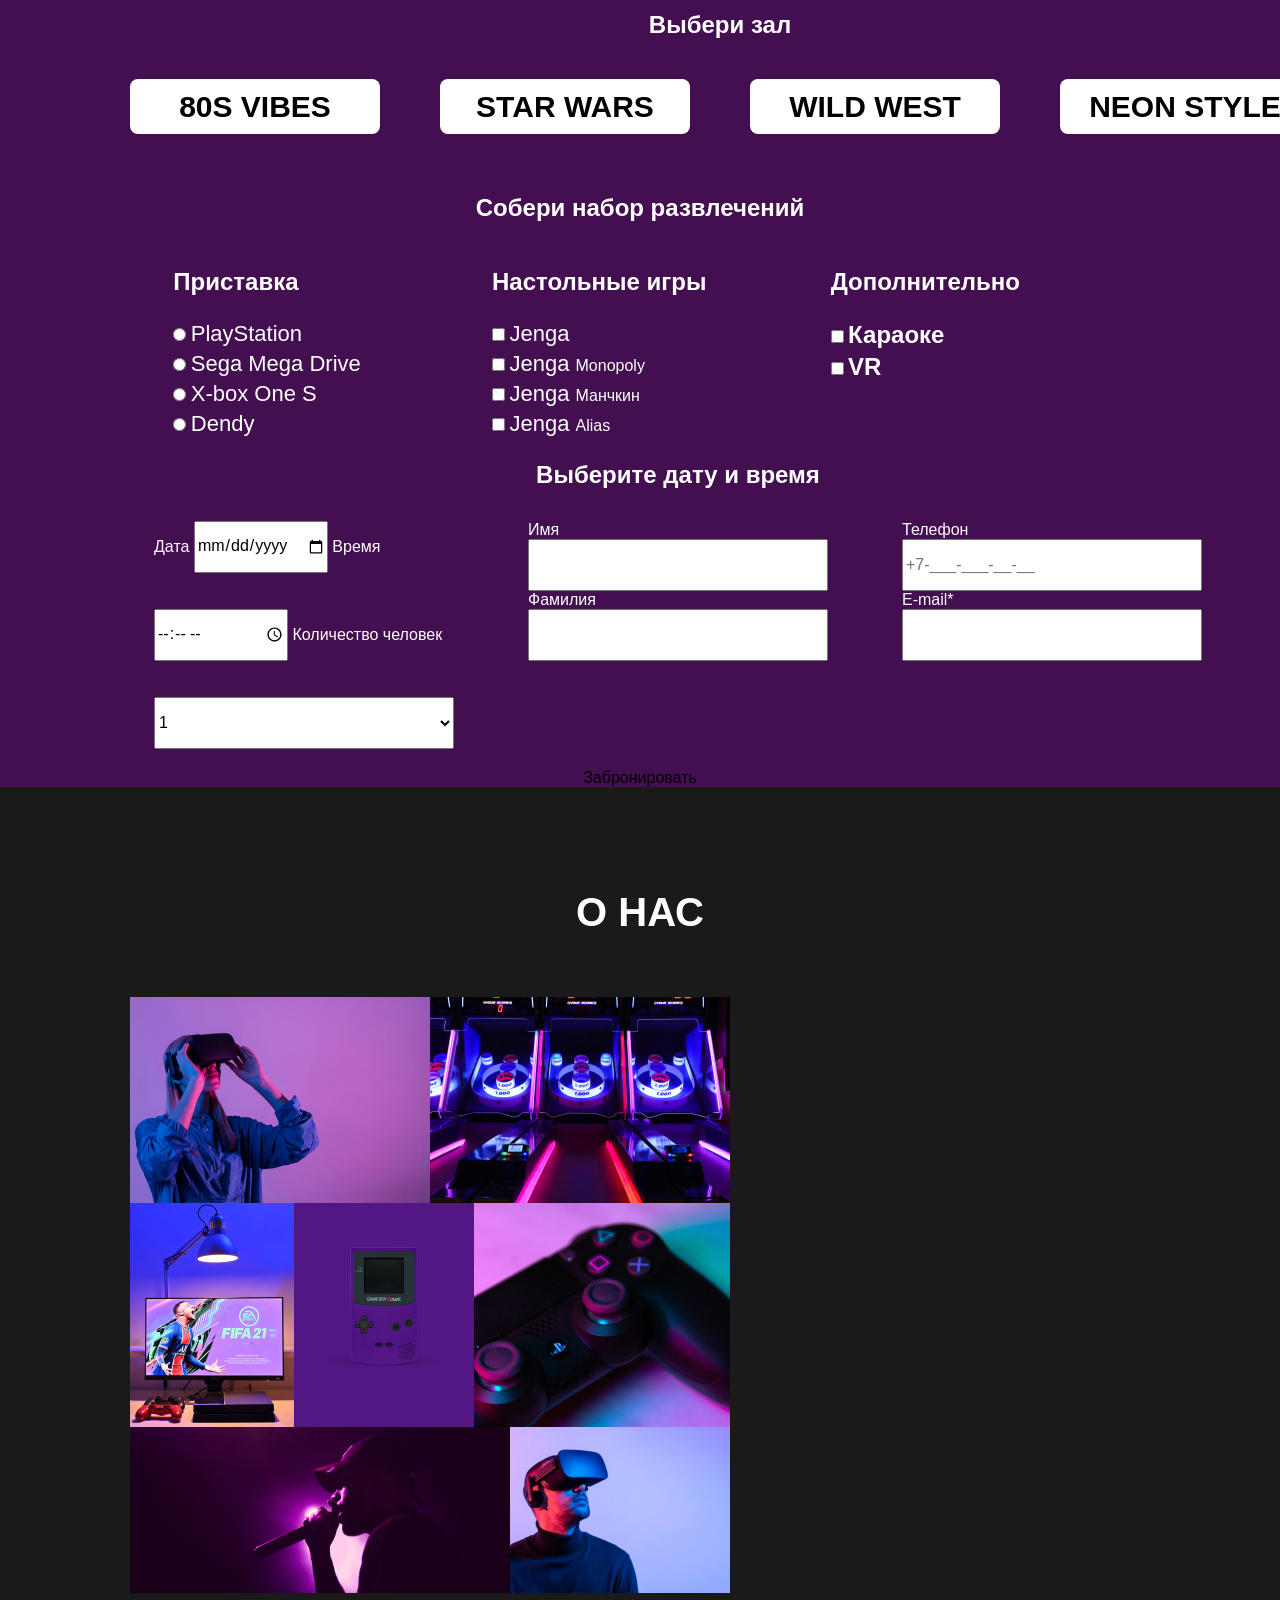
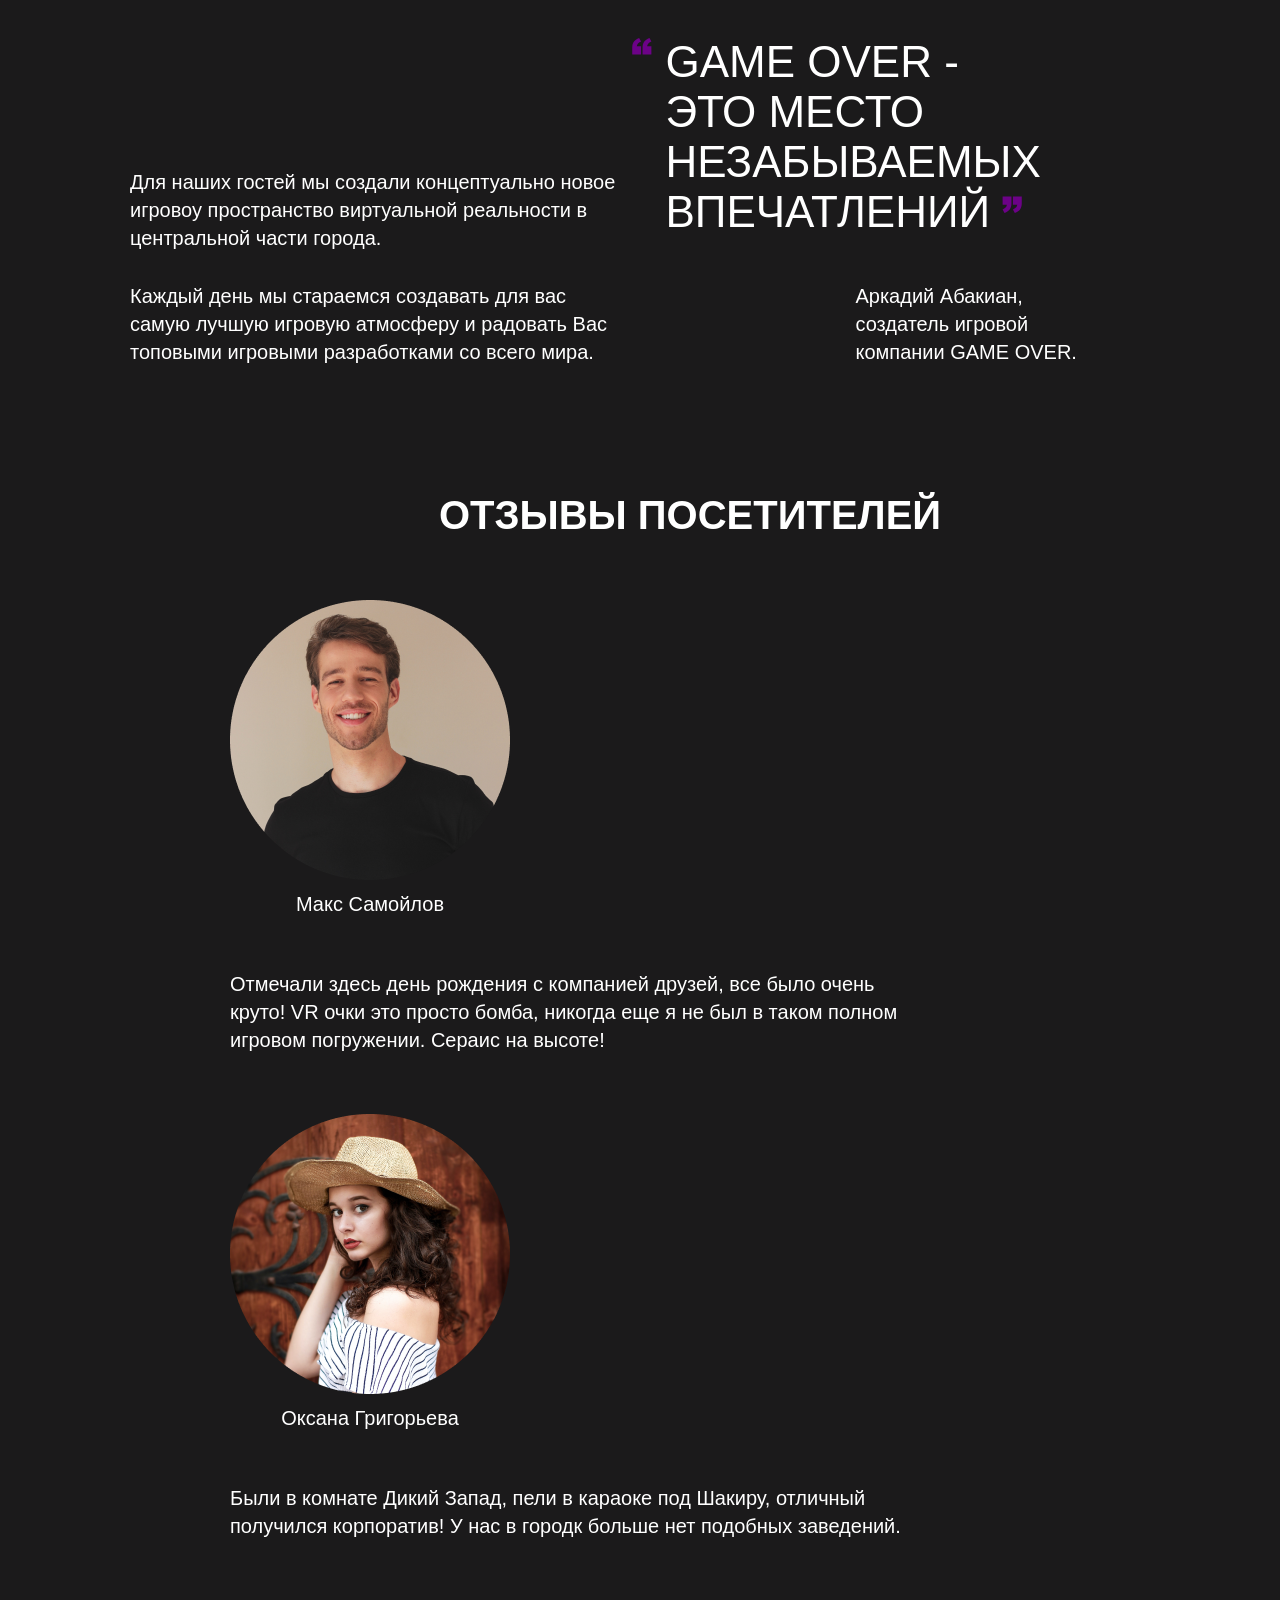
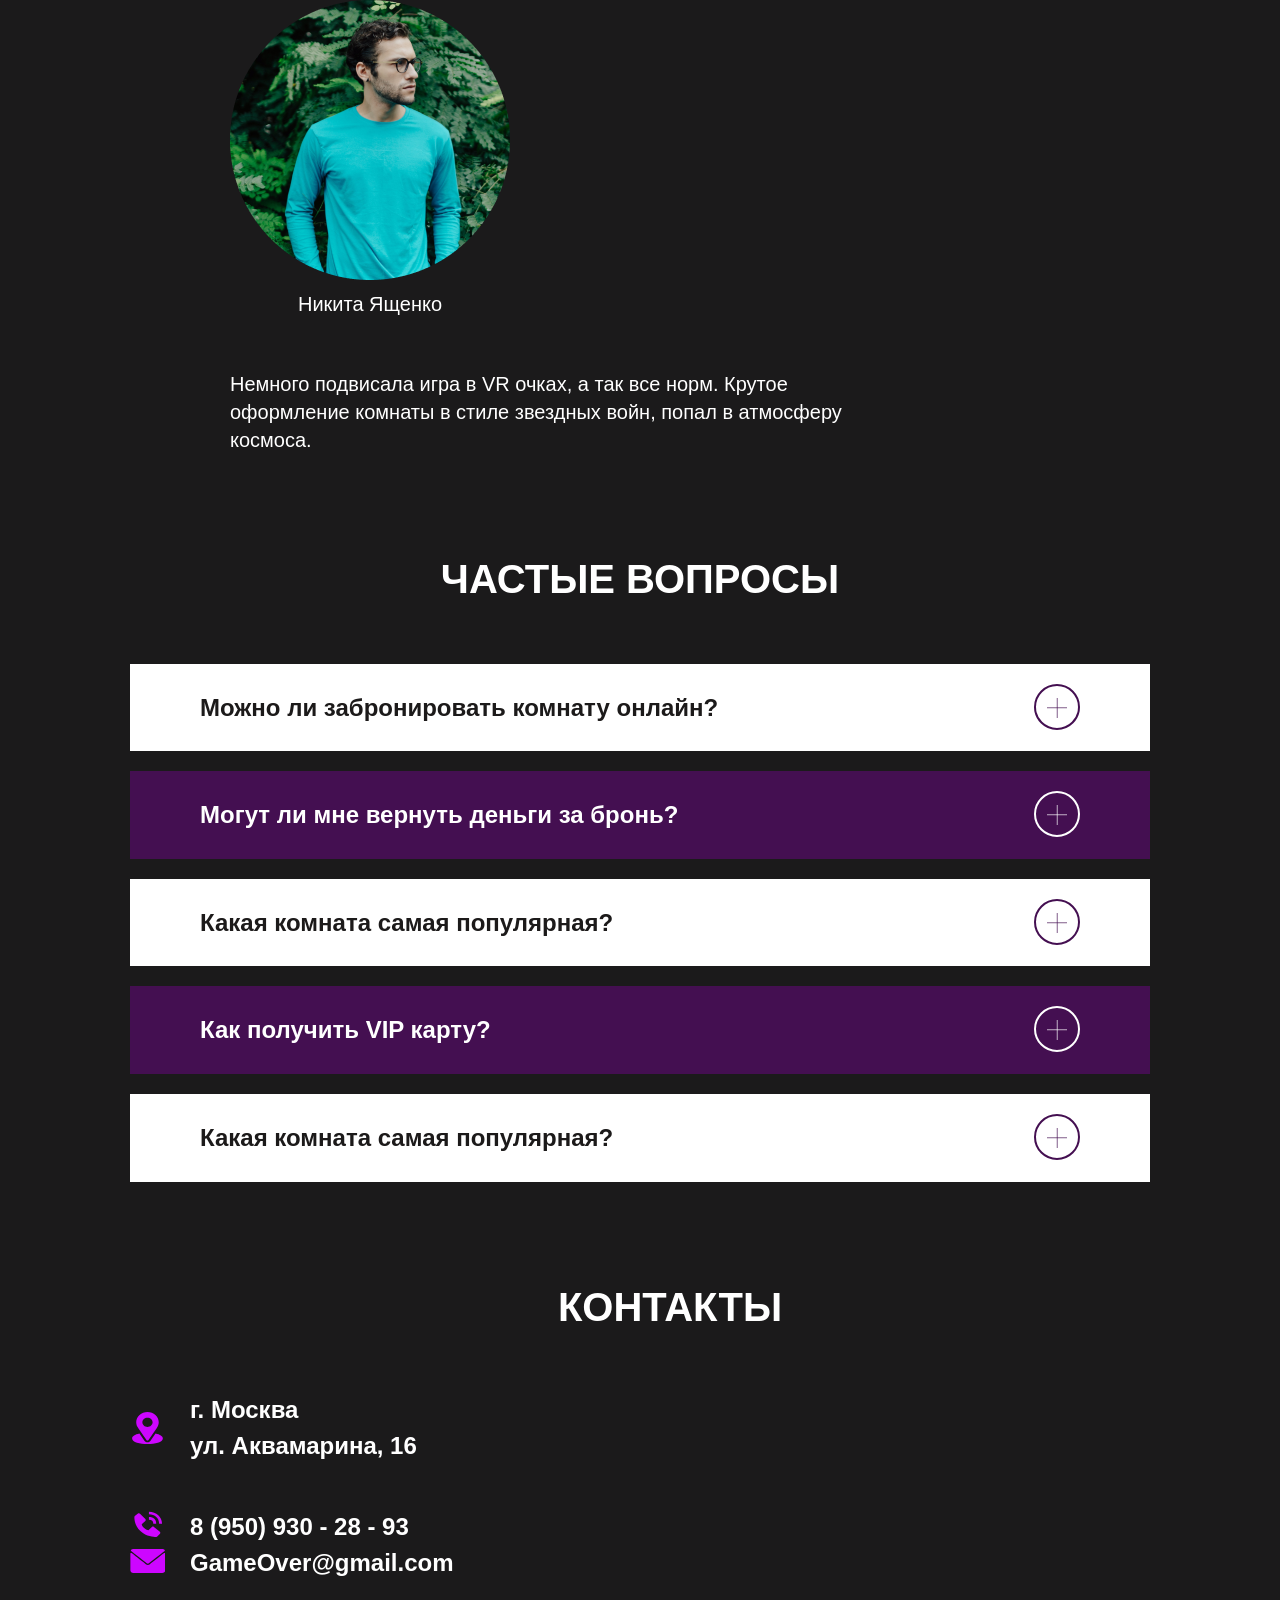
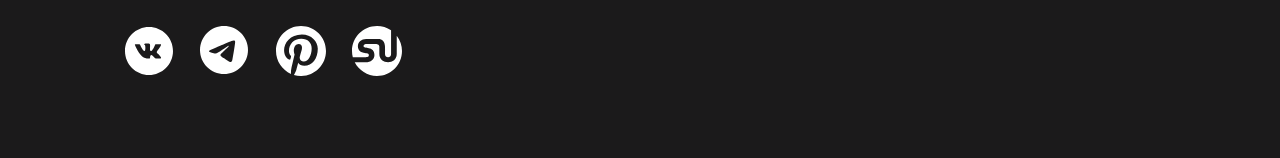
==== commit b7482029: "60%" ====
--- a/index.html
+++ b/index.html
@@ -166,26 +166,35 @@
 
                         <fieldset class="reservation__date-time">
                             <legend class="date-time__header">Выберите дату и время</legend>
-                            Дата* <input class="date-time__item date-time__item_date" type="date" name="date" value="date" required>
-                            Время* <input class="date-time__item date-time__item_time" type="time" name="time" value="time" required><br>
-                            Количество человек* 
-                            <select class="date-time__item date-time__item_count" name="count" required >
-                                <option value="1">1</option>
-                                <option value="2">2</option>
-                                <option value="3">3</option>
-                                <option value="4">4</option>
-                                <option value="5">5</option>
-                                <option value="6">6</option>
-                                <option value="7">7</option>
-                                <option value="8">8</option>
-                                <option value="9">9</option>
-                                <option value="10">10</option>
-                            </select><br>
-                            Имя* <input class="date-time__item date-time__item_name" type="text" name="name" required><br>
-                            Фамилия* <input class="date-time__item date-time__item_soname" type="text" name="soname" required><br>
-                            Номер телефона* <input class="date-time__item date-time__item_phone" type="tel" name="phone" title="+7-___-___-__-__" placeholder="+7-___-___-__-__"
-                            pattern="\+?[7-8]-?[0-9]{3}-?[0-9]{3}-?[0-9]{2}-?[0-9]{2}$" required><br>
-                            E-mail* <input class="date-time__item date-time__item_emale" type="email" name="email">
+                            <fieldset class="date-time__first-block">
+                                <label class="date-time__date-label" for="date">Дата </label>
+                                <input class="date-time__item date-time__item_date" type="date" name="date" value="date" id="date" required>
+                                Время <input class="date-time__item date-time__item_time" type="time" name="time" value="time" required>
+                                Количество человек 
+                                <select class="date-time__item date-time__item_count" name="count" required >
+                                    <option value="1">1</option>
+                                    <option value="2">2</option>
+                                    <option value="3">3</option>
+                                    <option value="4">4</option>
+                                    <option value="5">5</option>
+                                    <option value="6">6</option>
+                                    <option value="7">7</option>
+                                    <option value="8">8</option>
+                                    <option value="9">9</option>
+                                    <option value="10">10</option>
+                                </select>
+                            </fieldset>
+
+                            <fieldset class="date-time__second-block">
+                                Имя <br><input class="date-time__item date-time__item_name" type="text" name="name" required>
+                                Фамилия <br><input class="date-time__item date-time__item_soname" type="text" name="soname" required>
+                            </fieldset>
+
+                            <fieldset class="date-time__third-block">
+                                Телефон <input class="date-time__item date-time__item_phone" type="tel" name="phone" title="+7-___-___-__-__" placeholder="+7-___-___-__-__"
+                                pattern="\+?[7-8]-?[0-9]{3}-?[0-9]{3}-?[0-9]{2}-?[0-9]{2}$" required>
+                                E-mail* <input class="date-time__item date-time__item_emale" type="email" name="email">
+                            </fieldset>
                         </fieldset>
                         <button type="submit" class="reservation__button">Забронировать</button>
                         
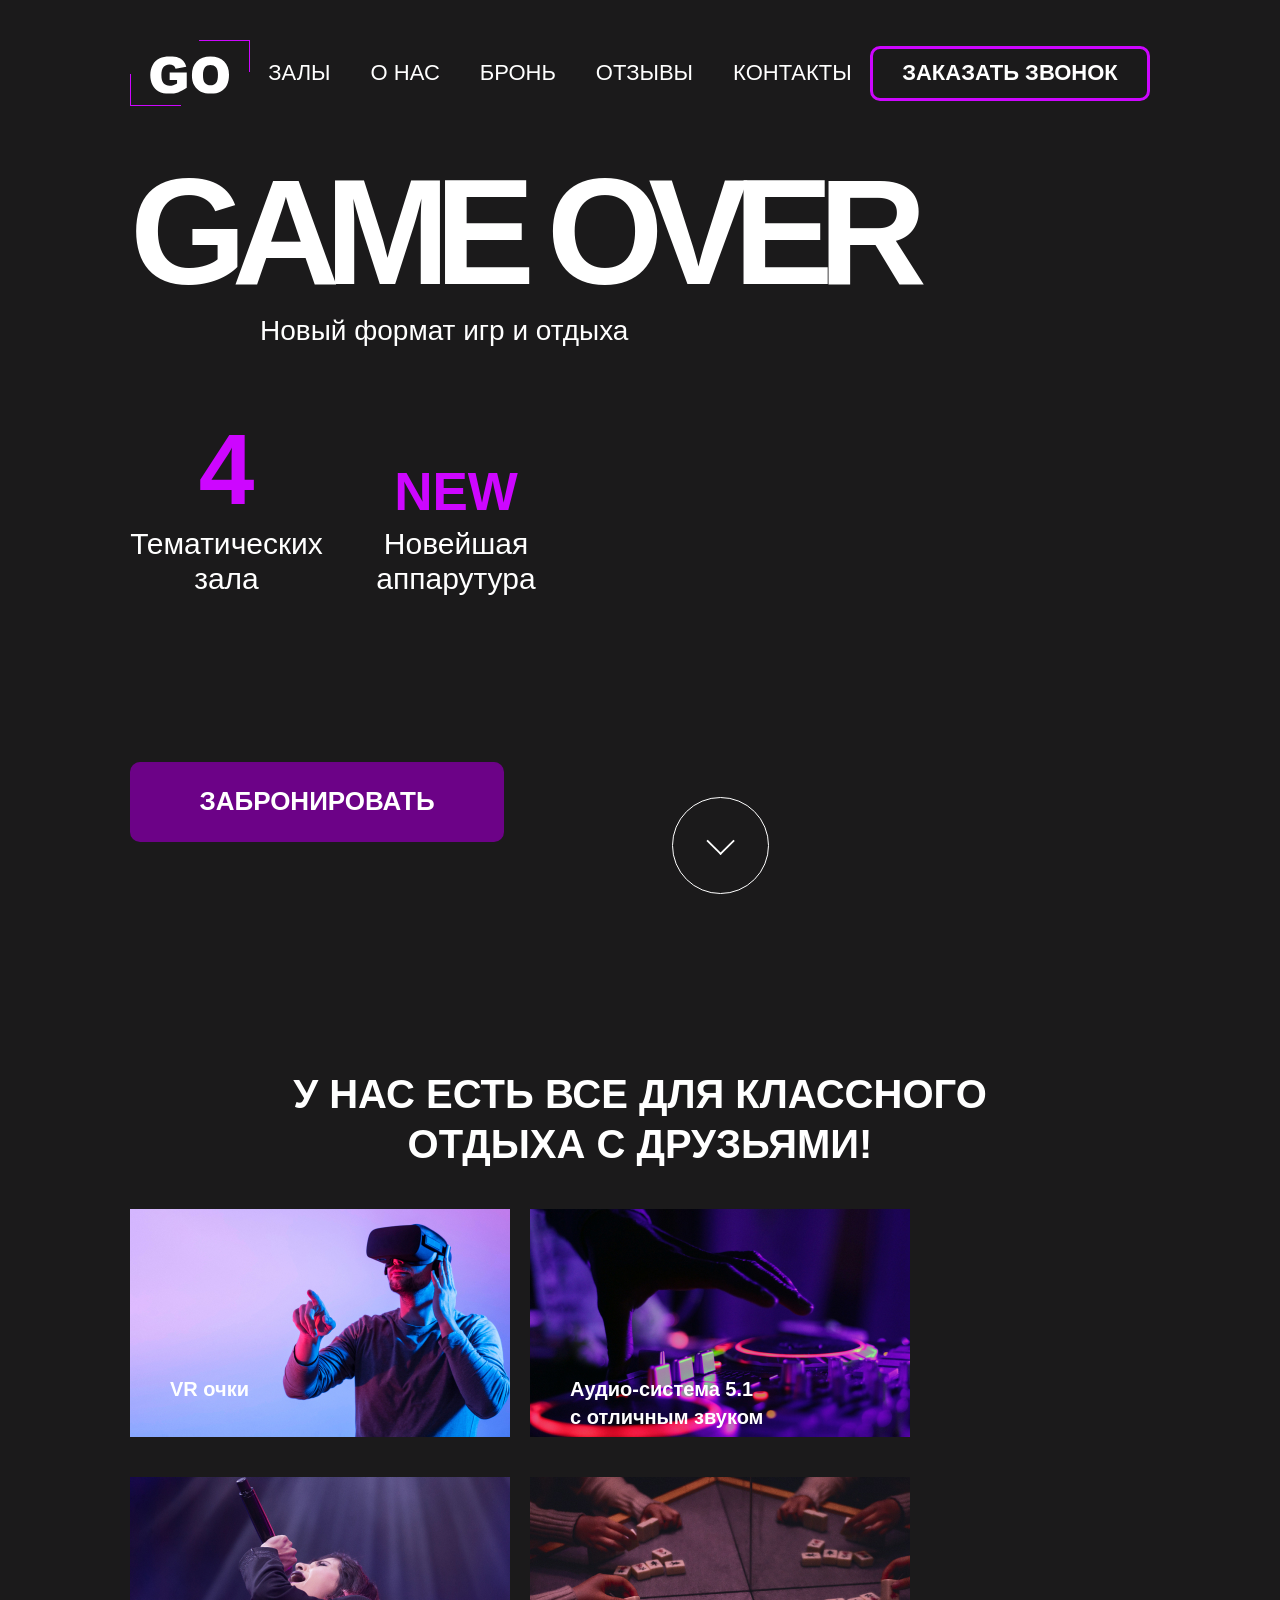
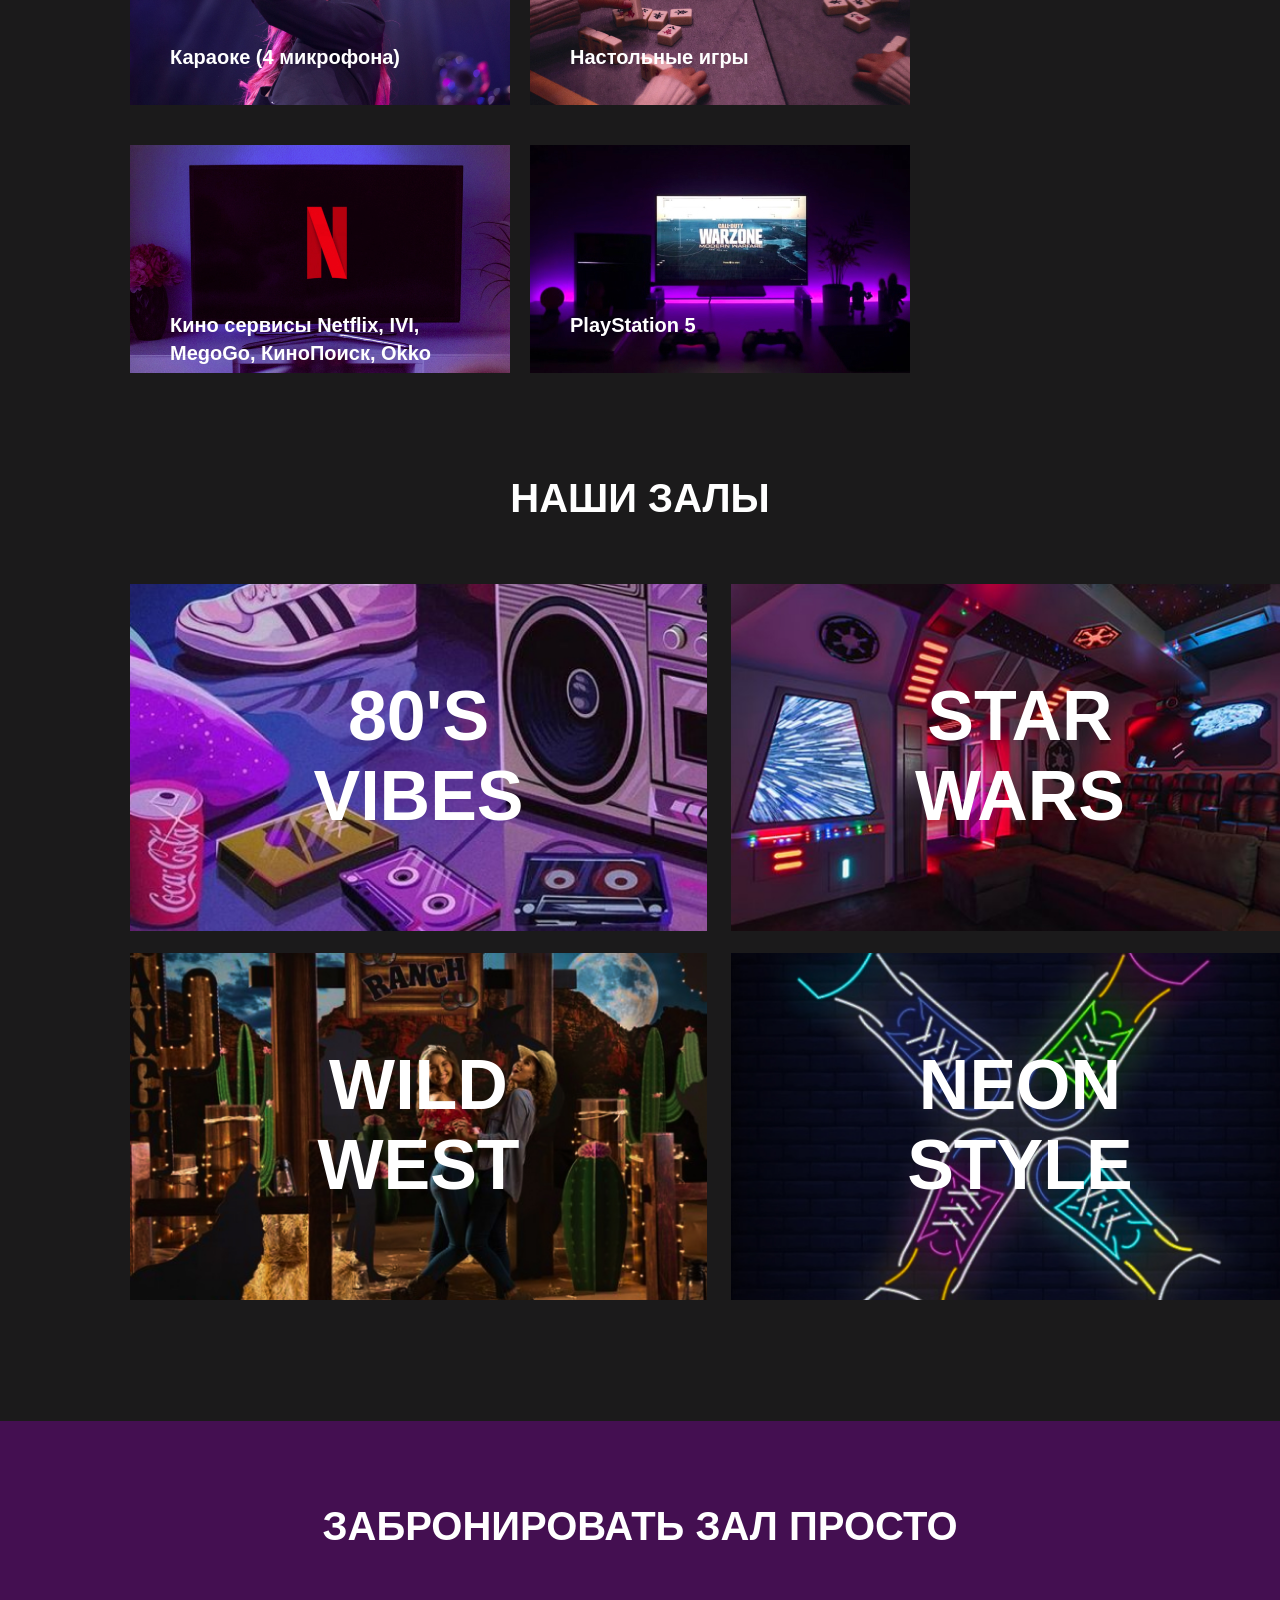
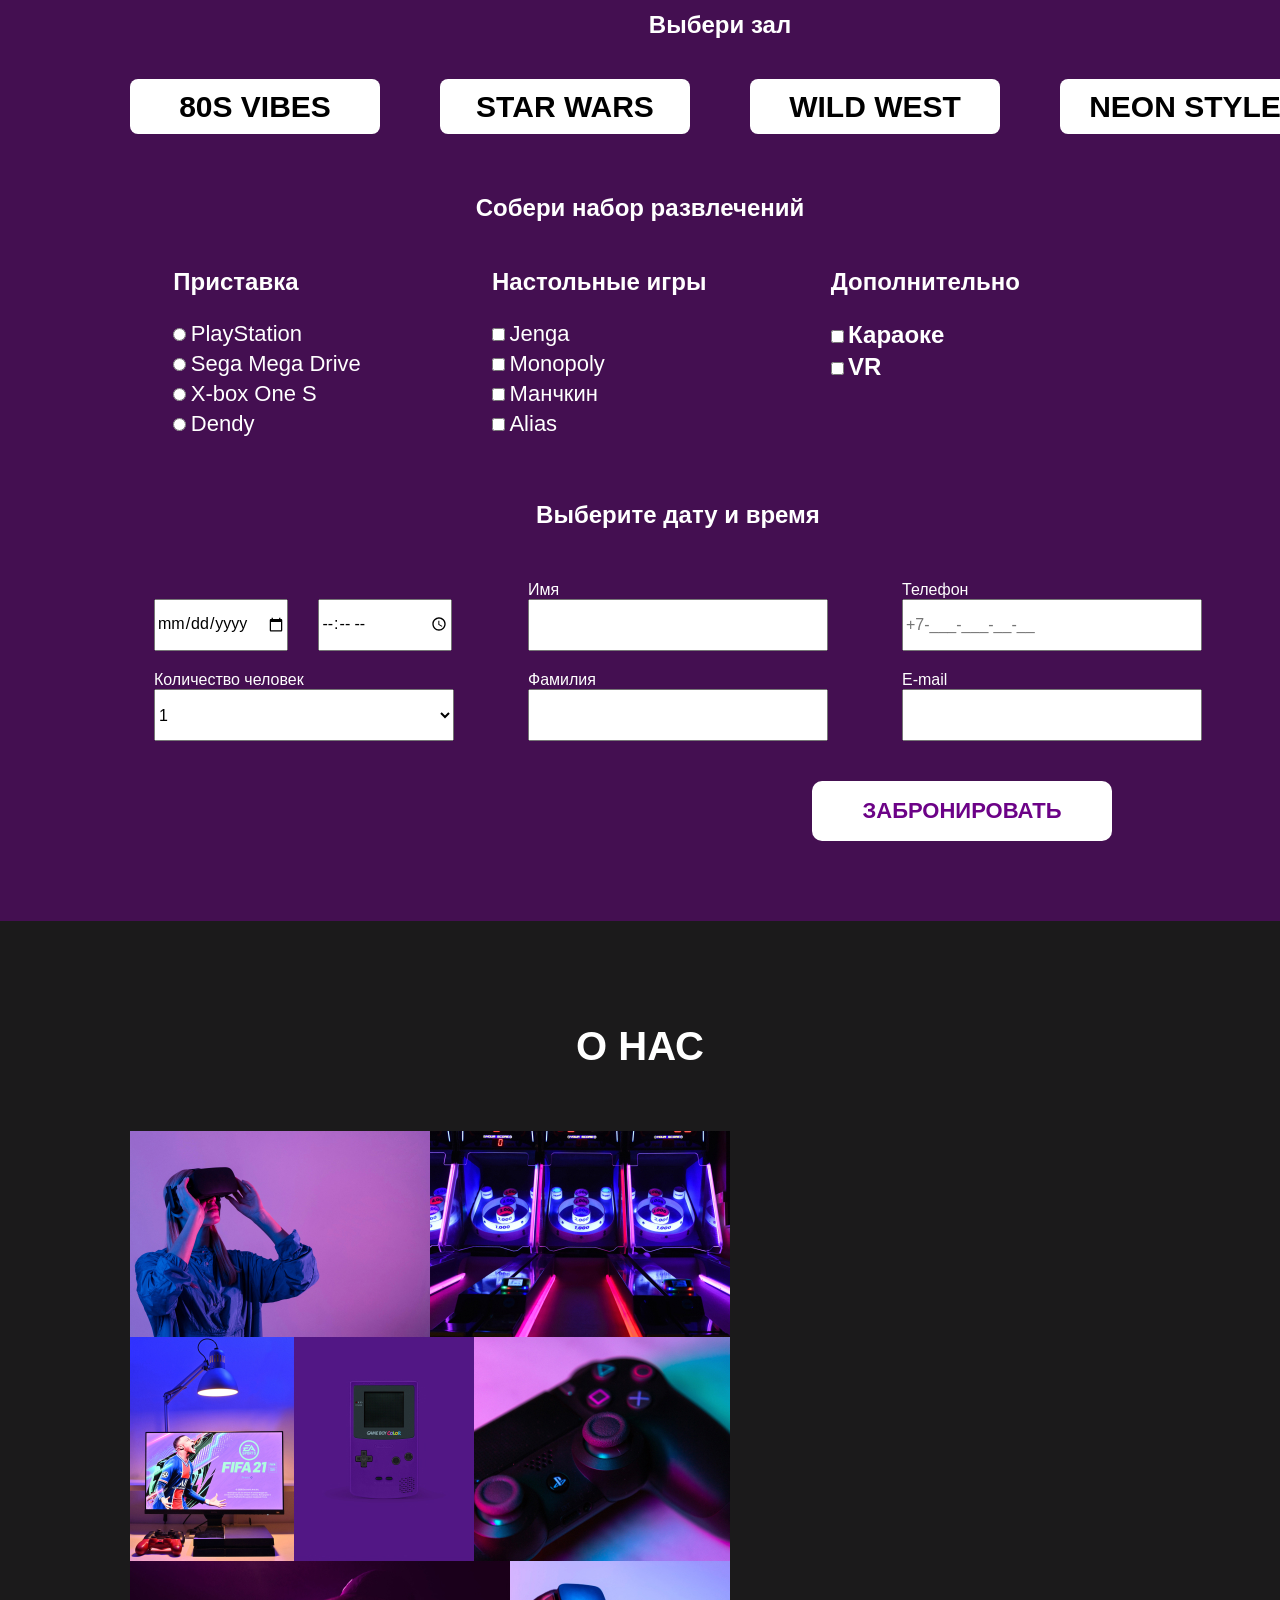
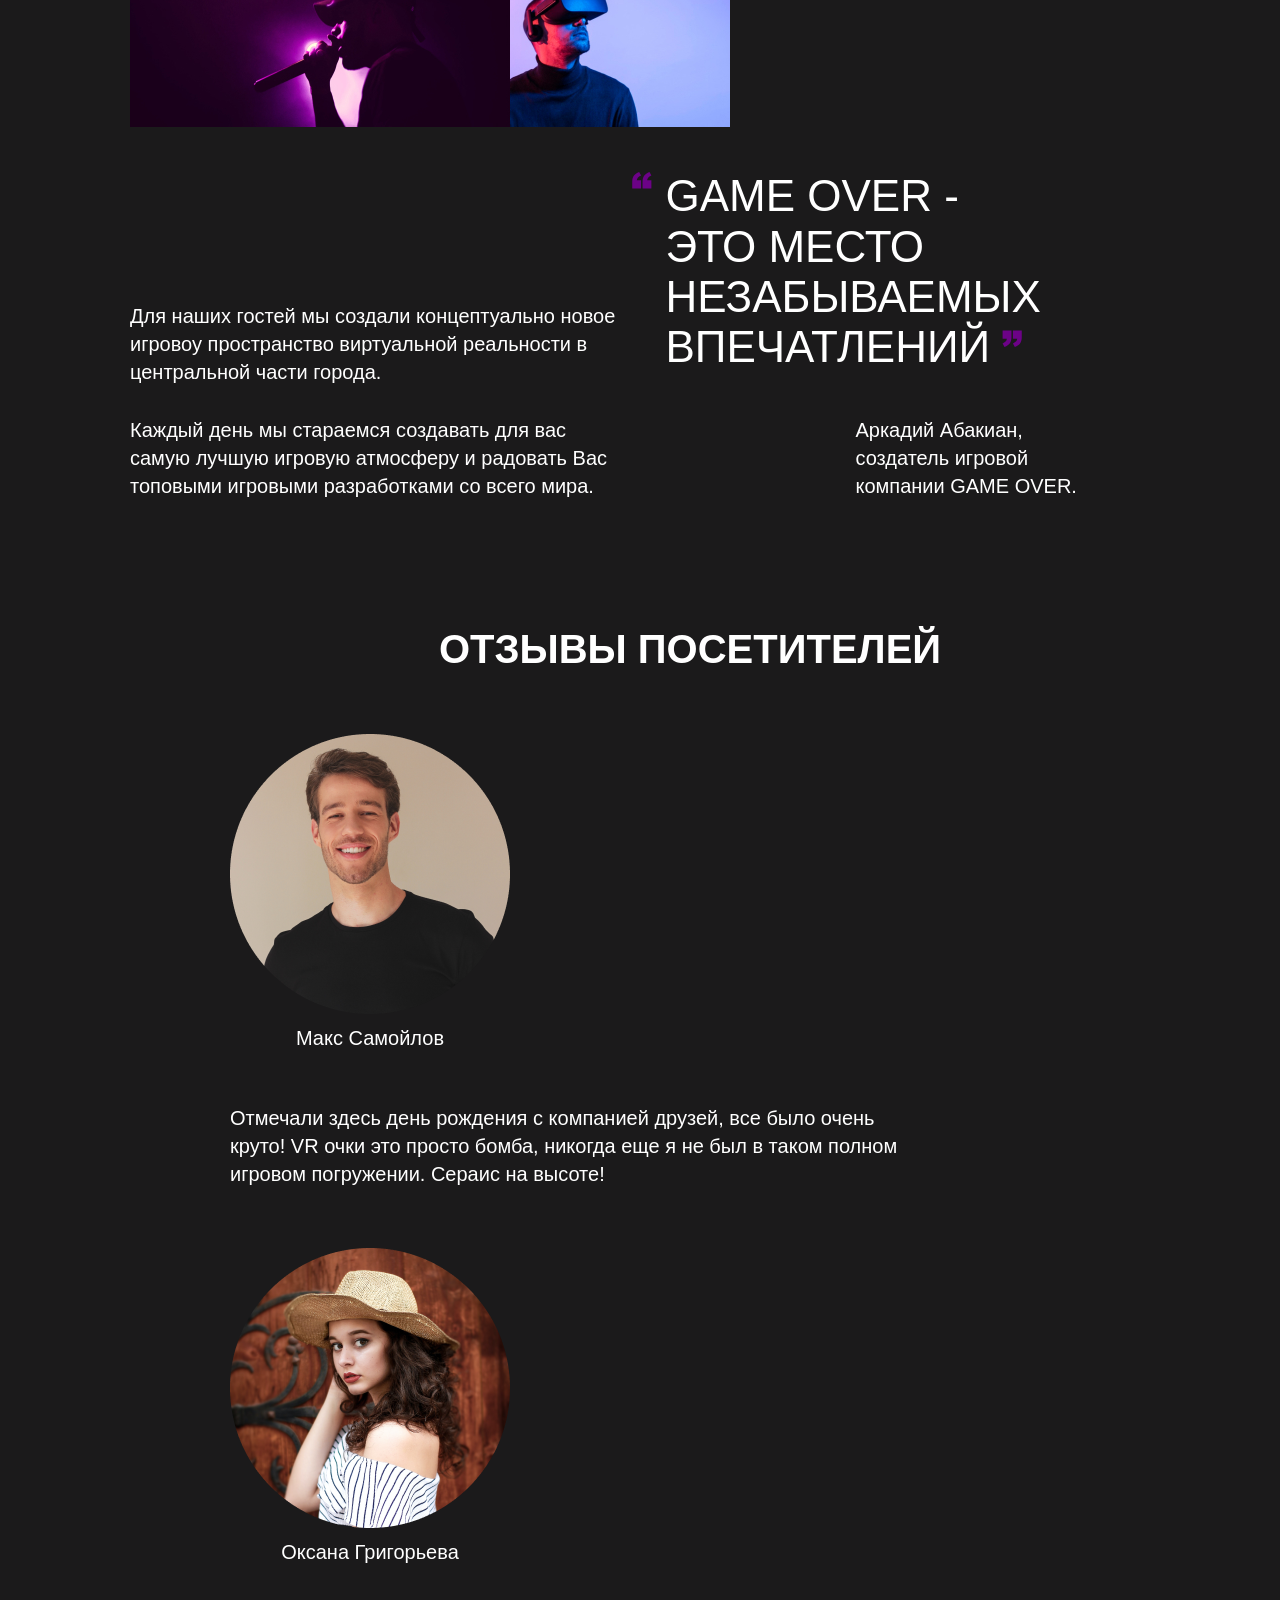
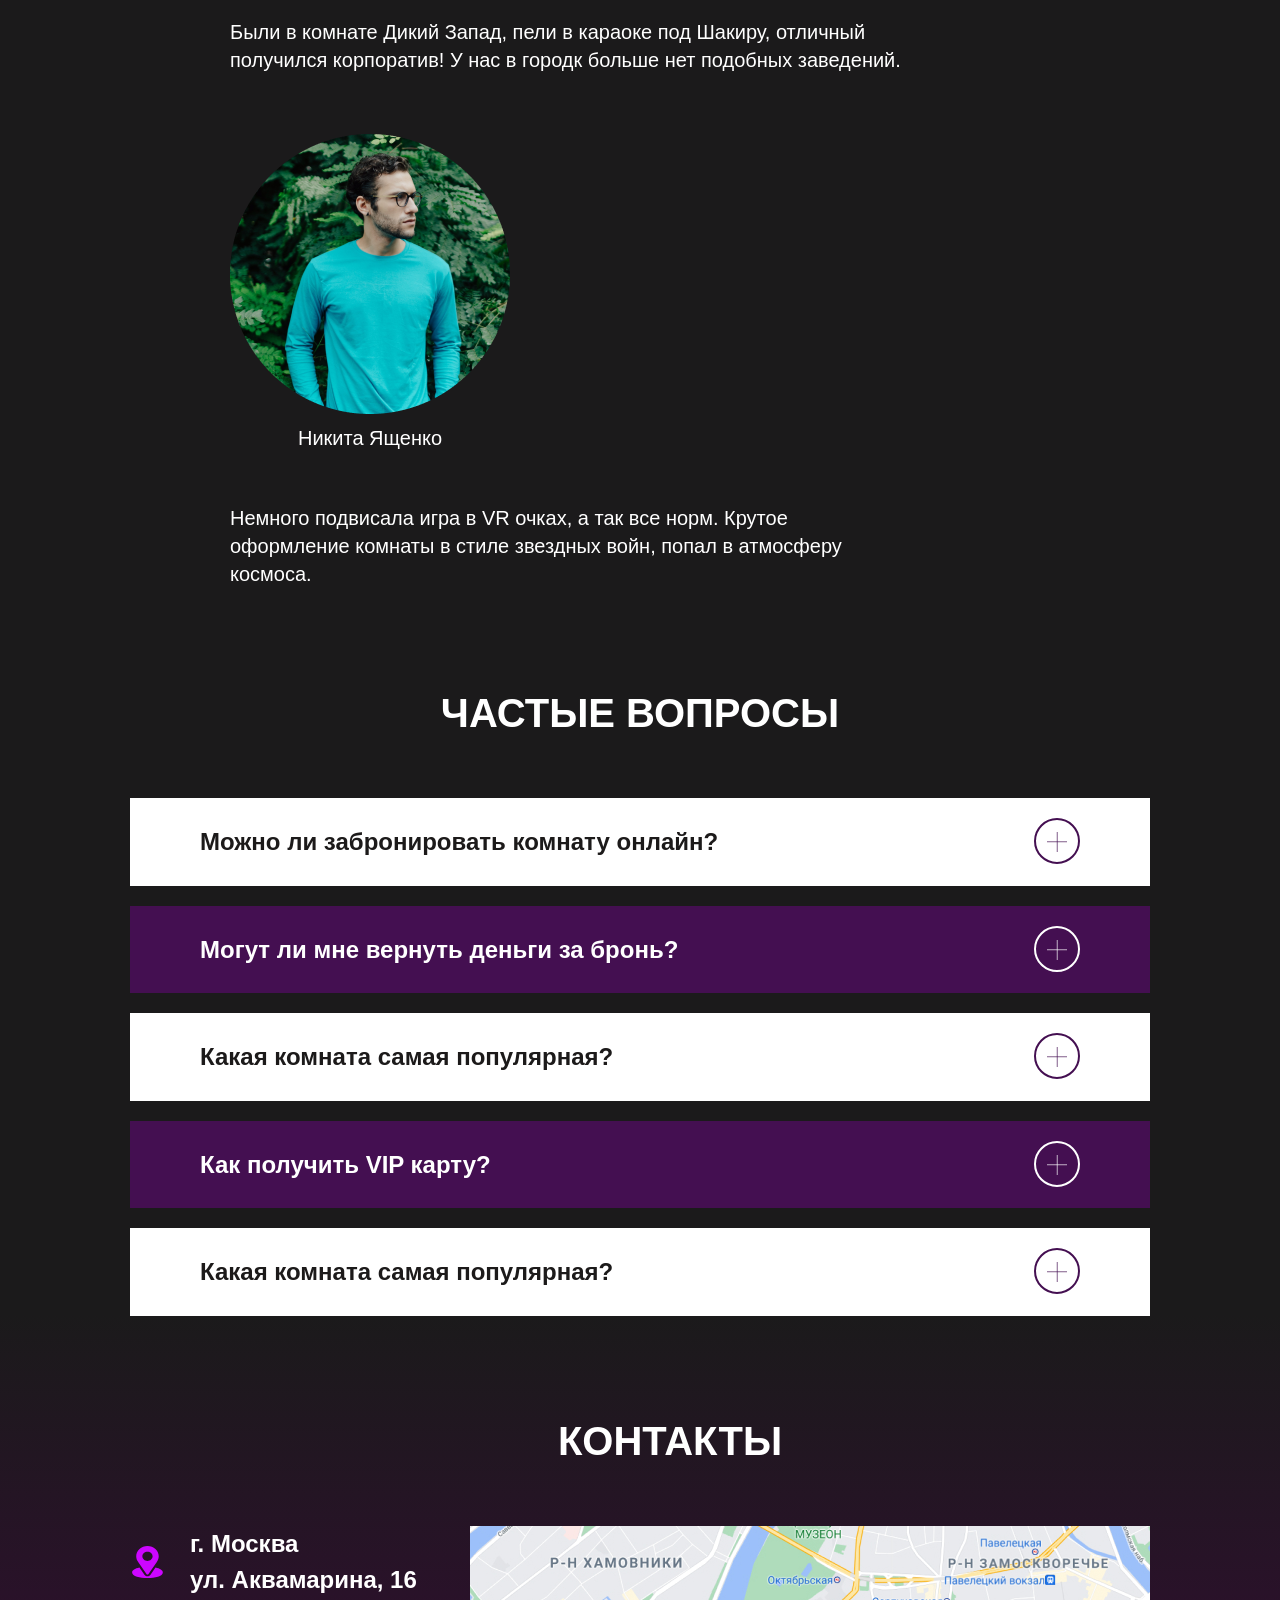
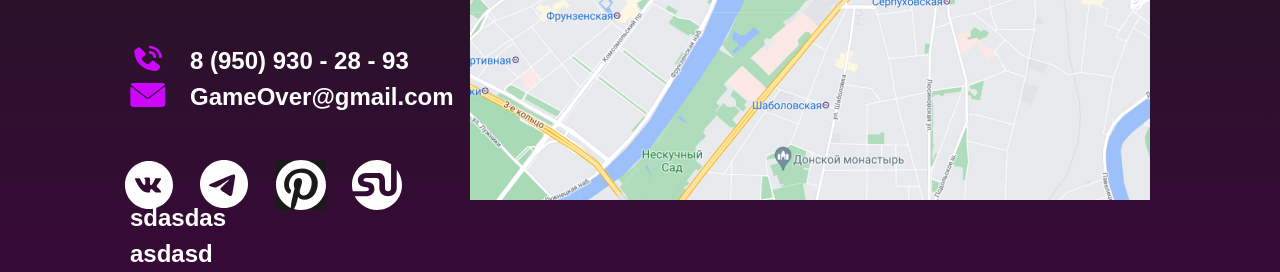
==== commit 53827f22: "финишь бронь, начало контакты" ====
--- a/index.html
+++ b/index.html
@@ -54,7 +54,7 @@
                             <p class="banner__item2_second">Новейшая аппарутура</p>
                         </div>
                     </div>
-                    <a class="banner__button">забронировать</a>
+                    <a class="banner__button" href="#three">забронировать</a>
                     <a href="#zero" class="banner__slider"></a>
                 </div>
             </div>
@@ -148,11 +148,11 @@
                                 <input class="table-games__item" type="checkbox" name="Table game" value="Jenga" id="checkbox1">
                                 <label for="checkbox1" class="table-games__label"> Jenga </label><br>
                                 <input class="table-games__item" type="checkbox" name="Table game" value="Monopoly" id="checkbox2">
-                                <label for="checkbox2" class="table-games__label"> Jenga </label> Monopoly <br>
+                                <label for="checkbox2" class="table-games__label"> Monopoly  </label> <br>
                                 <input class="table-games__item" type="checkbox" name="Table game" value="Manchkin" id="checkbox3">
-                                <label for="checkbox3" class="table-games__label"> Jenga </label> Манчкин<br>
+                                <label for="checkbox3" class="table-games__label"> Манчкин</label> <br>
                                 <input class="table-games__item" type="checkbox" name="Table game" value="Alias" id="checkbox4">
-                                <label for="checkbox4" class="table-games__label"> Jenga </label> Alias
+                                <label for="checkbox4" class="table-games__label"> Alias </label> 
                             </fieldset>
     
                             <fieldset class="reservation__additionally">
@@ -167,9 +167,9 @@
                         <fieldset class="reservation__date-time">
                             <legend class="date-time__header">Выберите дату и время</legend>
                             <fieldset class="date-time__first-block">
-                                <label class="date-time__date-label" for="date">Дата </label>
+                                <label class="date-time__date-label" for="date"> </label>
                                 <input class="date-time__item date-time__item_date" type="date" name="date" value="date" id="date" required>
-                                Время <input class="date-time__item date-time__item_time" type="time" name="time" value="time" required>
+                                <input class="date-time__item date-time__item_time" type="time" name="time" value="time" required>
                                 Количество человек 
                                 <select class="date-time__item date-time__item_count" name="count" required >
                                     <option value="1">1</option>
@@ -193,7 +193,7 @@
                             <fieldset class="date-time__third-block">
                                 Телефон <input class="date-time__item date-time__item_phone" type="tel" name="phone" title="+7-___-___-__-__" placeholder="+7-___-___-__-__"
                                 pattern="\+?[7-8]-?[0-9]{3}-?[0-9]{3}-?[0-9]{2}-?[0-9]{2}$" required>
-                                E-mail* <input class="date-time__item date-time__item_emale" type="email" name="email">
+                                E-mail <input class="date-time__item date-time__item_emale" type="email" name="email">
                             </fieldset>
                         </fieldset>
                         <button type="submit" class="reservation__button">Забронировать</button>
@@ -302,26 +302,36 @@
         <section class="section contacts">
             <div class="container">
                 <div class="contacts__block" id="five">
-                <h3>Контакты</h3>
-                    <p class="contacts__adress">г. Москва <br> ул. Аквамарина, 16</p>
-                    <a href="tel:89509302893" class="contacts__tel">8 (950) 930 - 28 - 93</a>
-                    <br>
-                    <a href="mailto:GameOver@gmail.com" class="contacts__mail">GameOver@gmail.com</a>
-                    <ul class="contacts__list">
-                        <li>
-                            <a href="https://vk.com" target="_blank" class="contacts__vk"></a>
-                        </li>
-                        <li>
-                            <a href="https://web.telegram.org/a/" target="_blank" class="contacts__tg"></a>
-                        </li>
-                        <li>
-                            <a href="https://ru.pinterest.com/" target="_blank" class="contacts__pint"></a>
-                        </li>
-                        <li>
-                            <a href="https://www.stumbleupon.com/" target="_blank" class="contacts__stu"></a>
-                        </li>
-                    </ul>
-                </div>
+                <h3 class="contacts__header">Контакты</h3>
+                    <div class="contacts__area">
+                        <div class="contacts__item1">
+                            <p class="contacts__adress">г. Москва <br> ул. Аквамарина, 16</p>
+                            <a href="tel:89509302893" class="contacts__tel">8 (950) 930 - 28 - 93</a>
+                            <br>
+                            <a href="mailto:GameOver@gmail.com" class="contacts__mail">GameOver@gmail.com</a>
+                            <ul class="contacts__list">
+                                <li>
+                                    <a href="https://vk.com" target="_blank" class="contacts__vk"></a>
+                                </li>
+                                <li>
+                                    <a href="https://web.telegram.org/a/" target="_blank" class="contacts__tg"></a>
+                                </li>
+                                <li>
+                                    <a href="https://ru.pinterest.com/" target="_blank" class="contacts__pint"></a>
+                                </li>
+                                <li>
+                                    <a href="https://www.stumbleupon.com/" target="_blank" class="contacts__stu"></a>
+                                </li>
+                            </ul>
+                        </div>
+    
+                        <div class="contacts__item2">
+                            <img class="contacts__map" src="/img/map.jpg" alt="карта">
+                        </div> 
+                    </div>
+                </div>
+                <p class="contacts__footer1">sdasdas</p>
+                <p class="contacts__footer2">asdasd</p>
             </div>
         </section>
     </main>
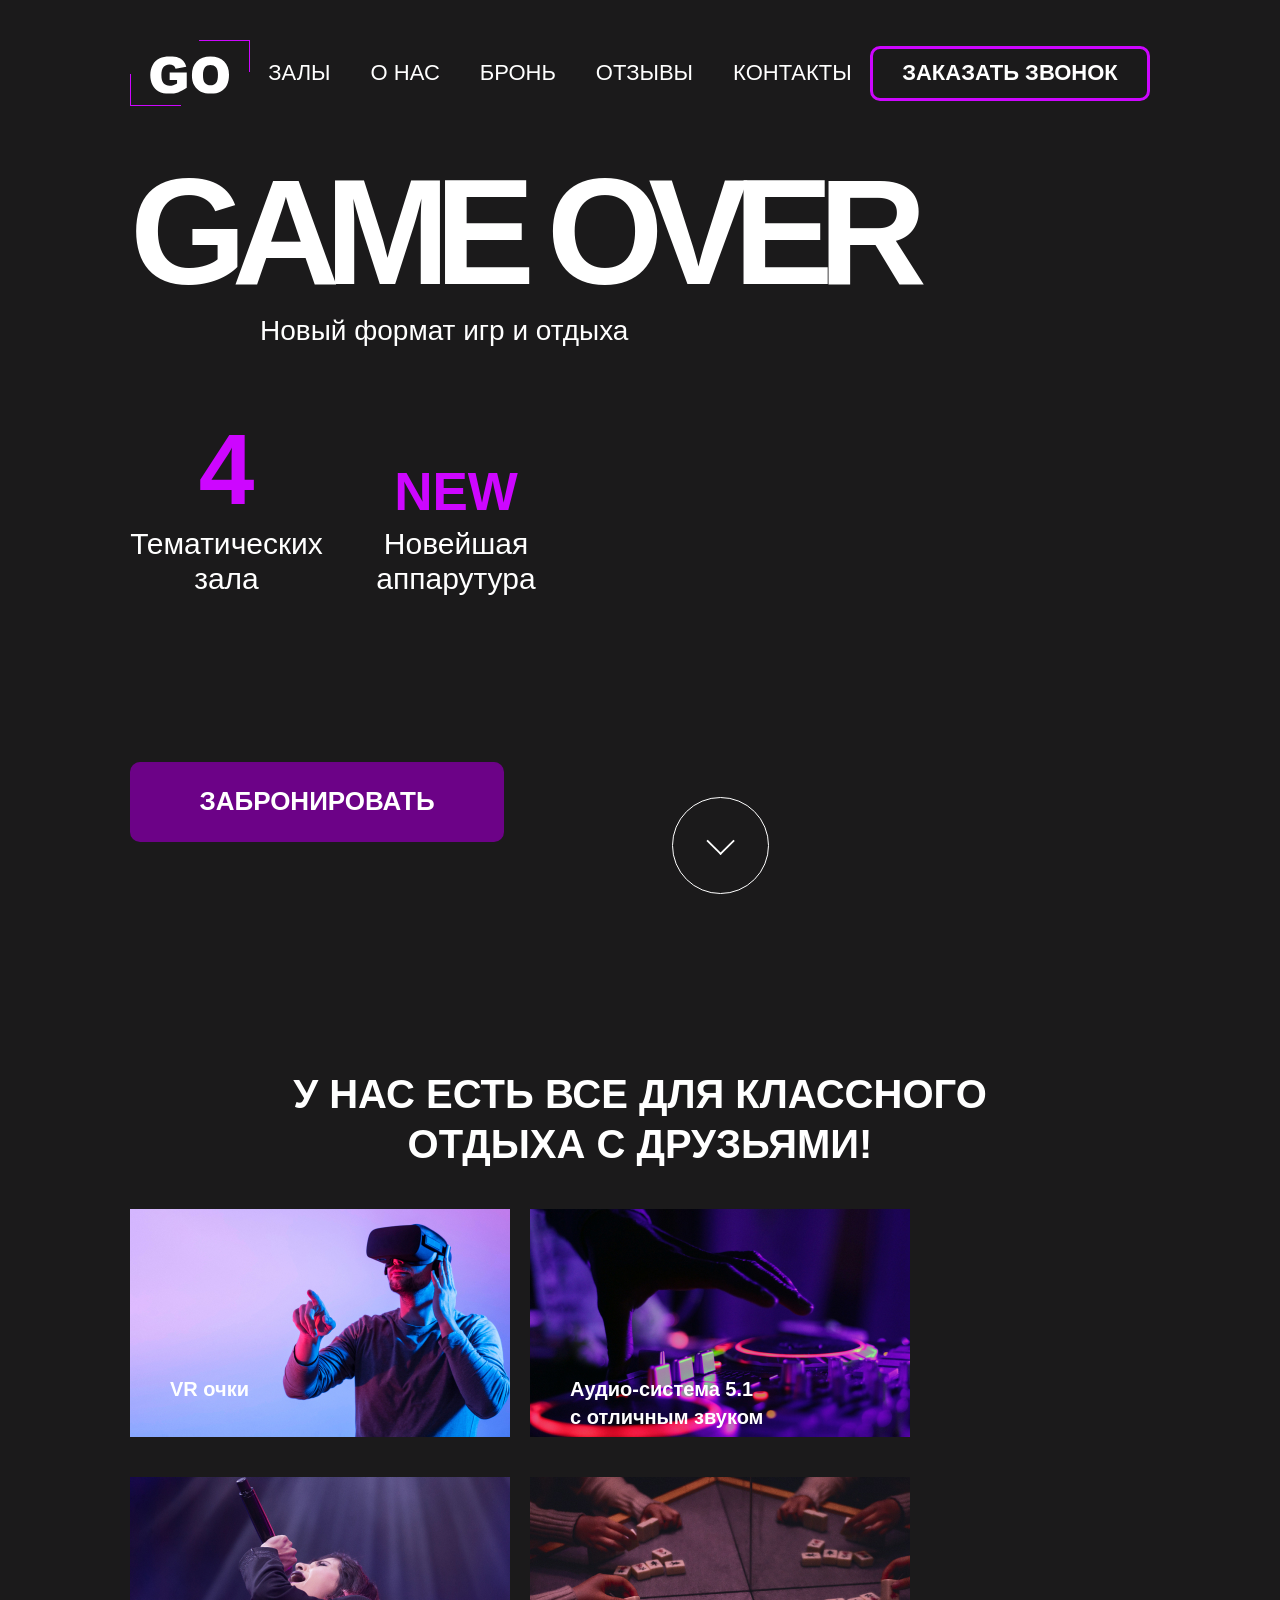
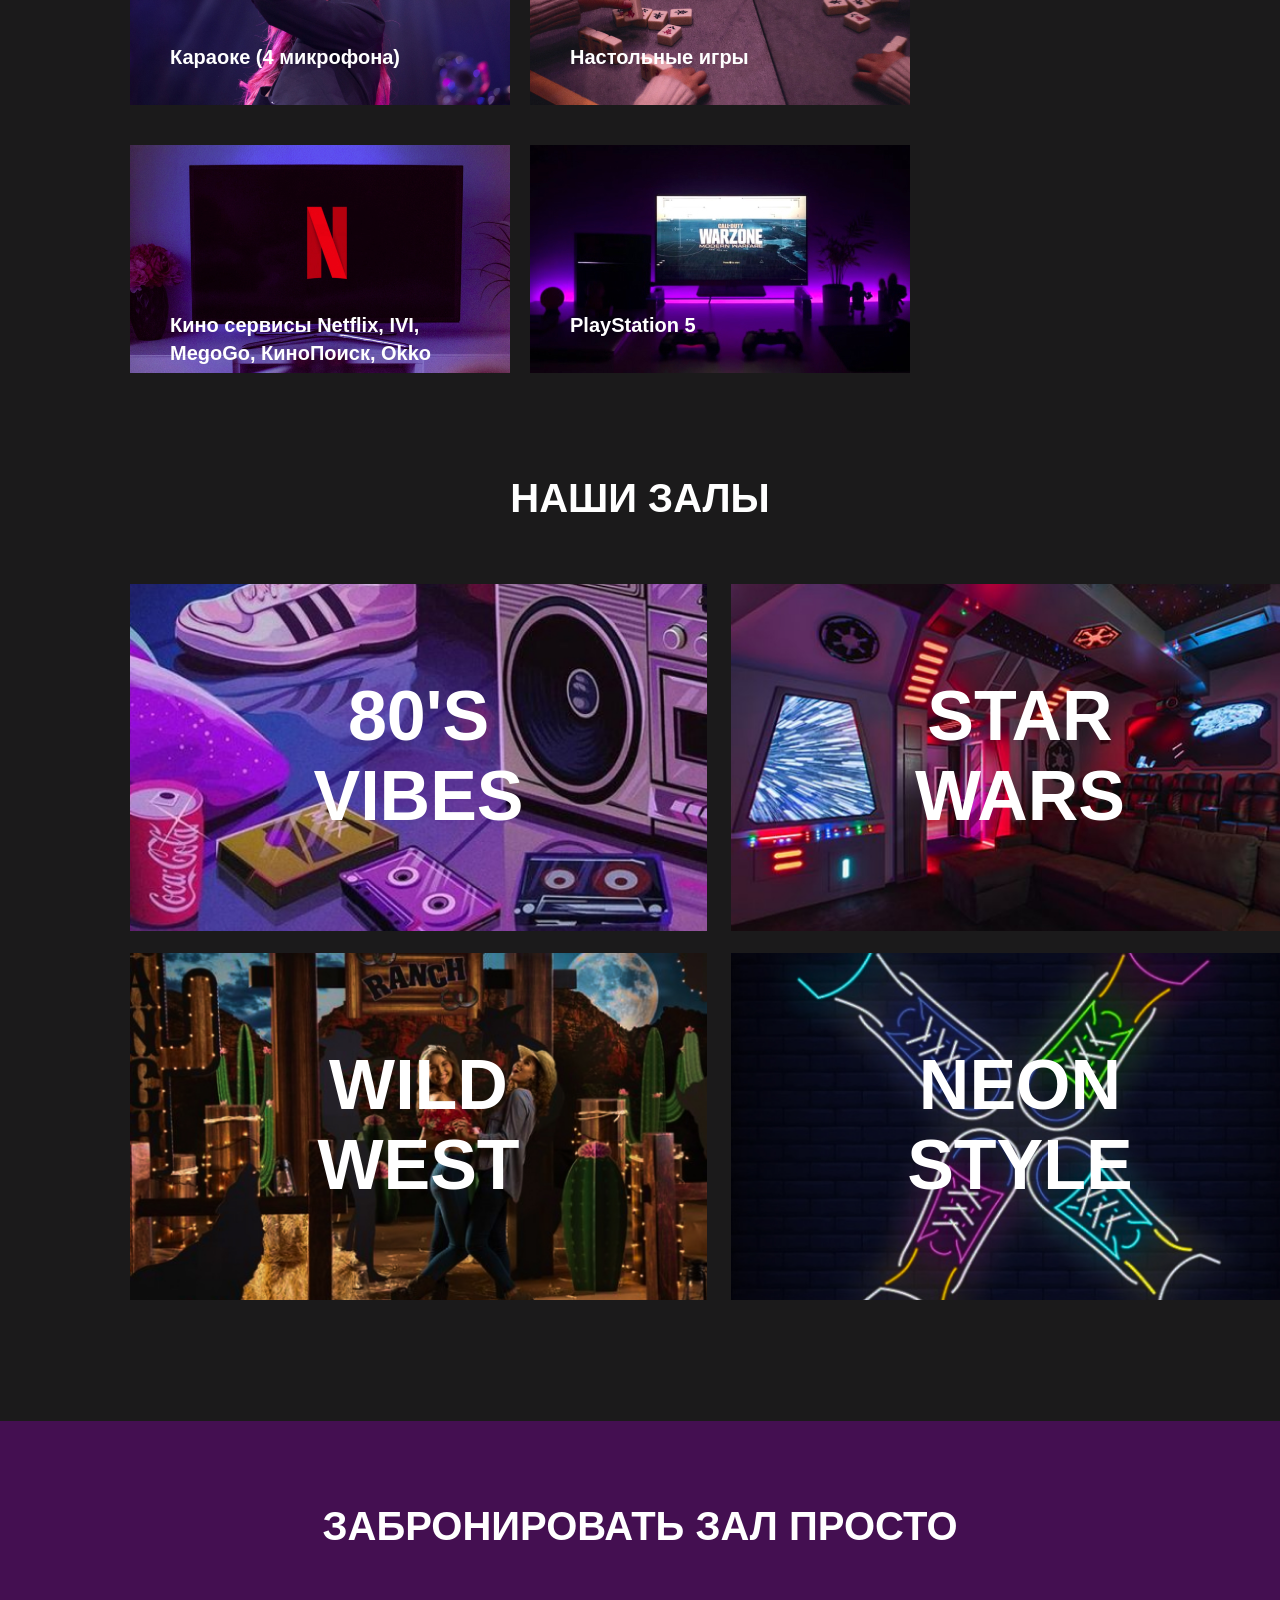
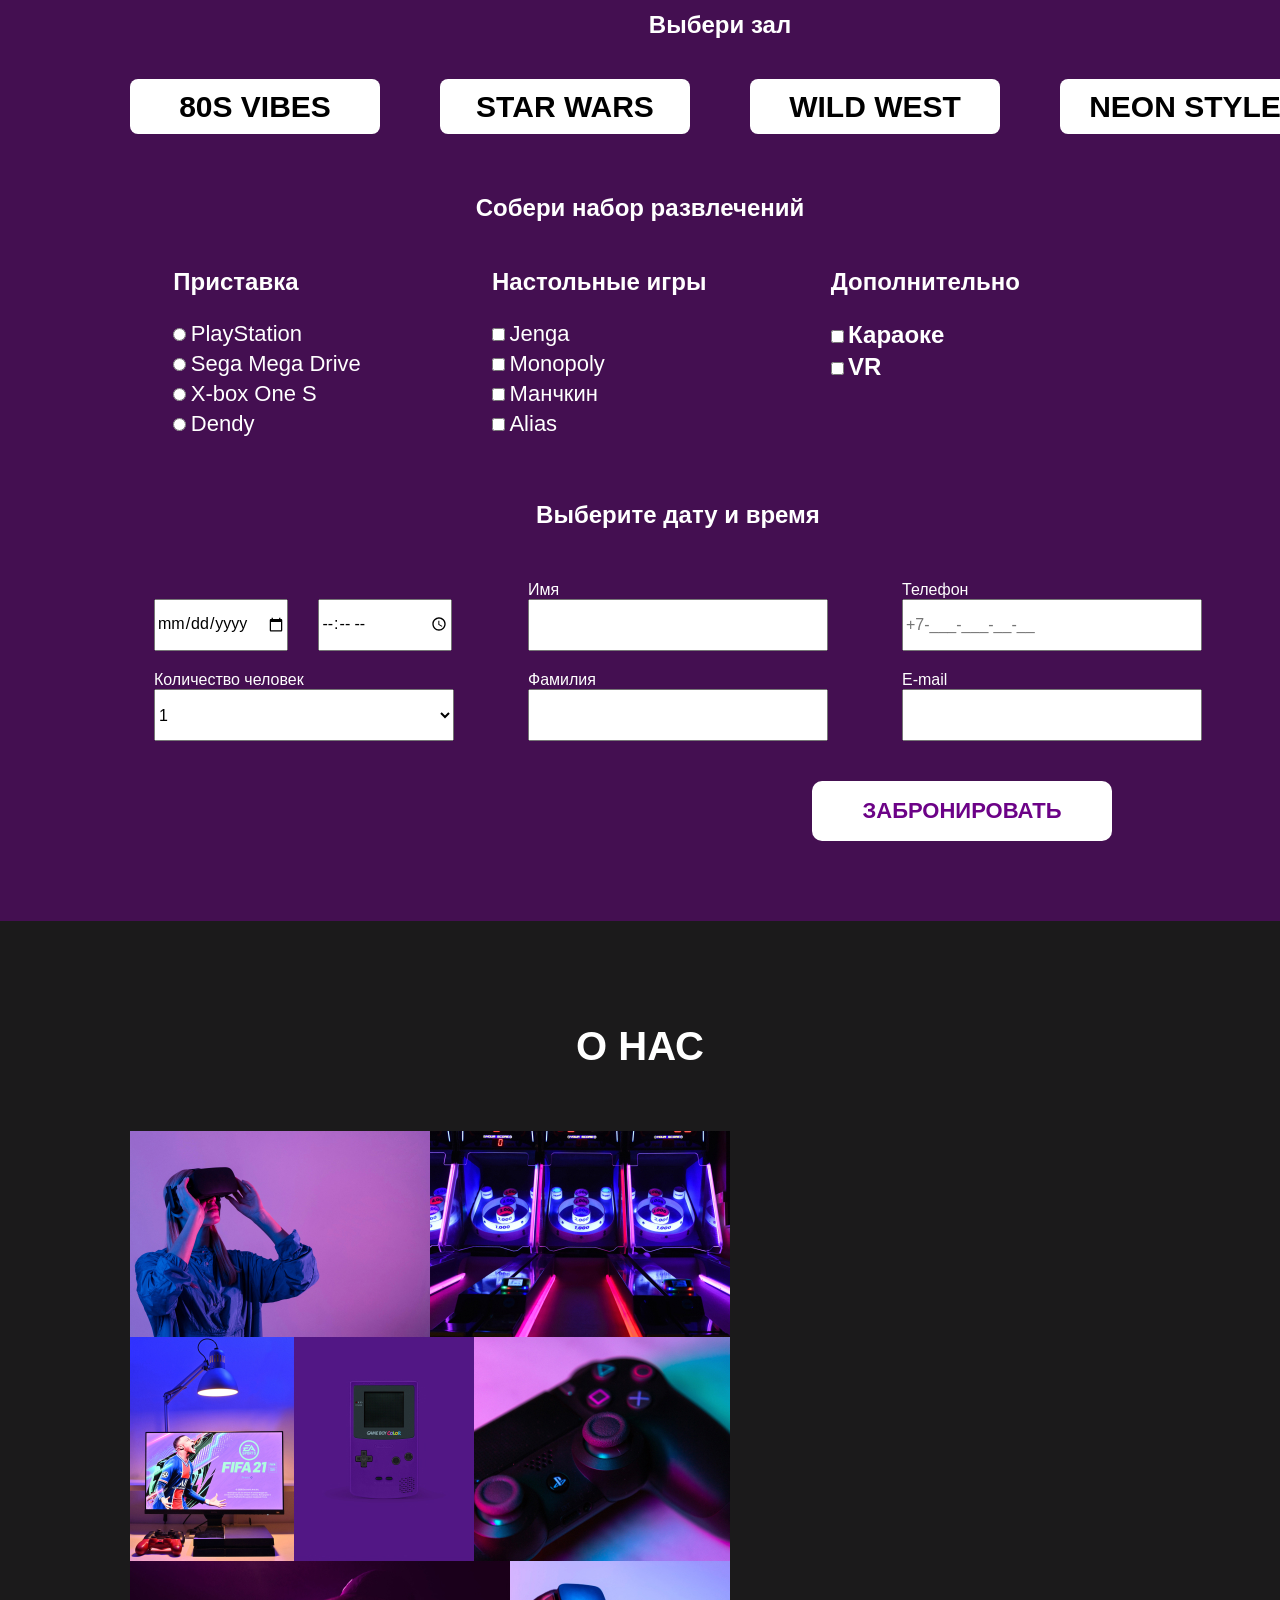
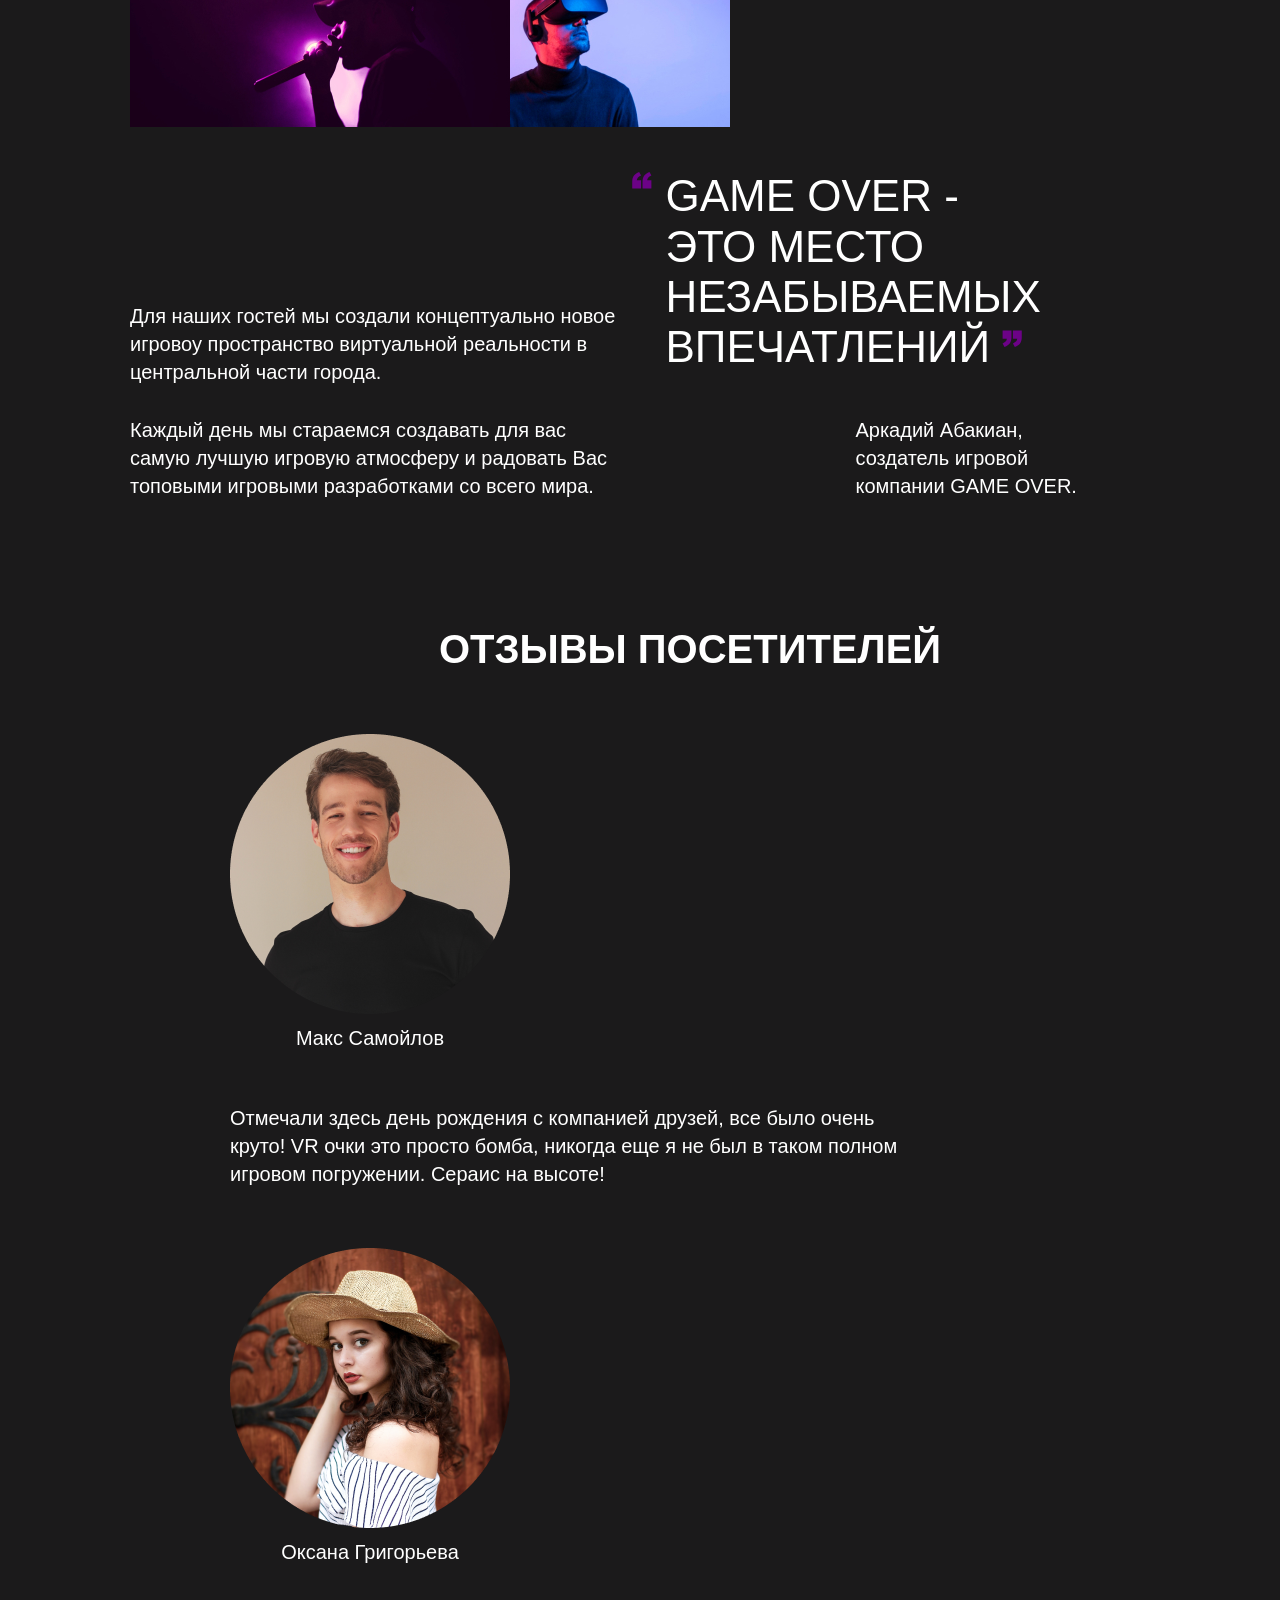
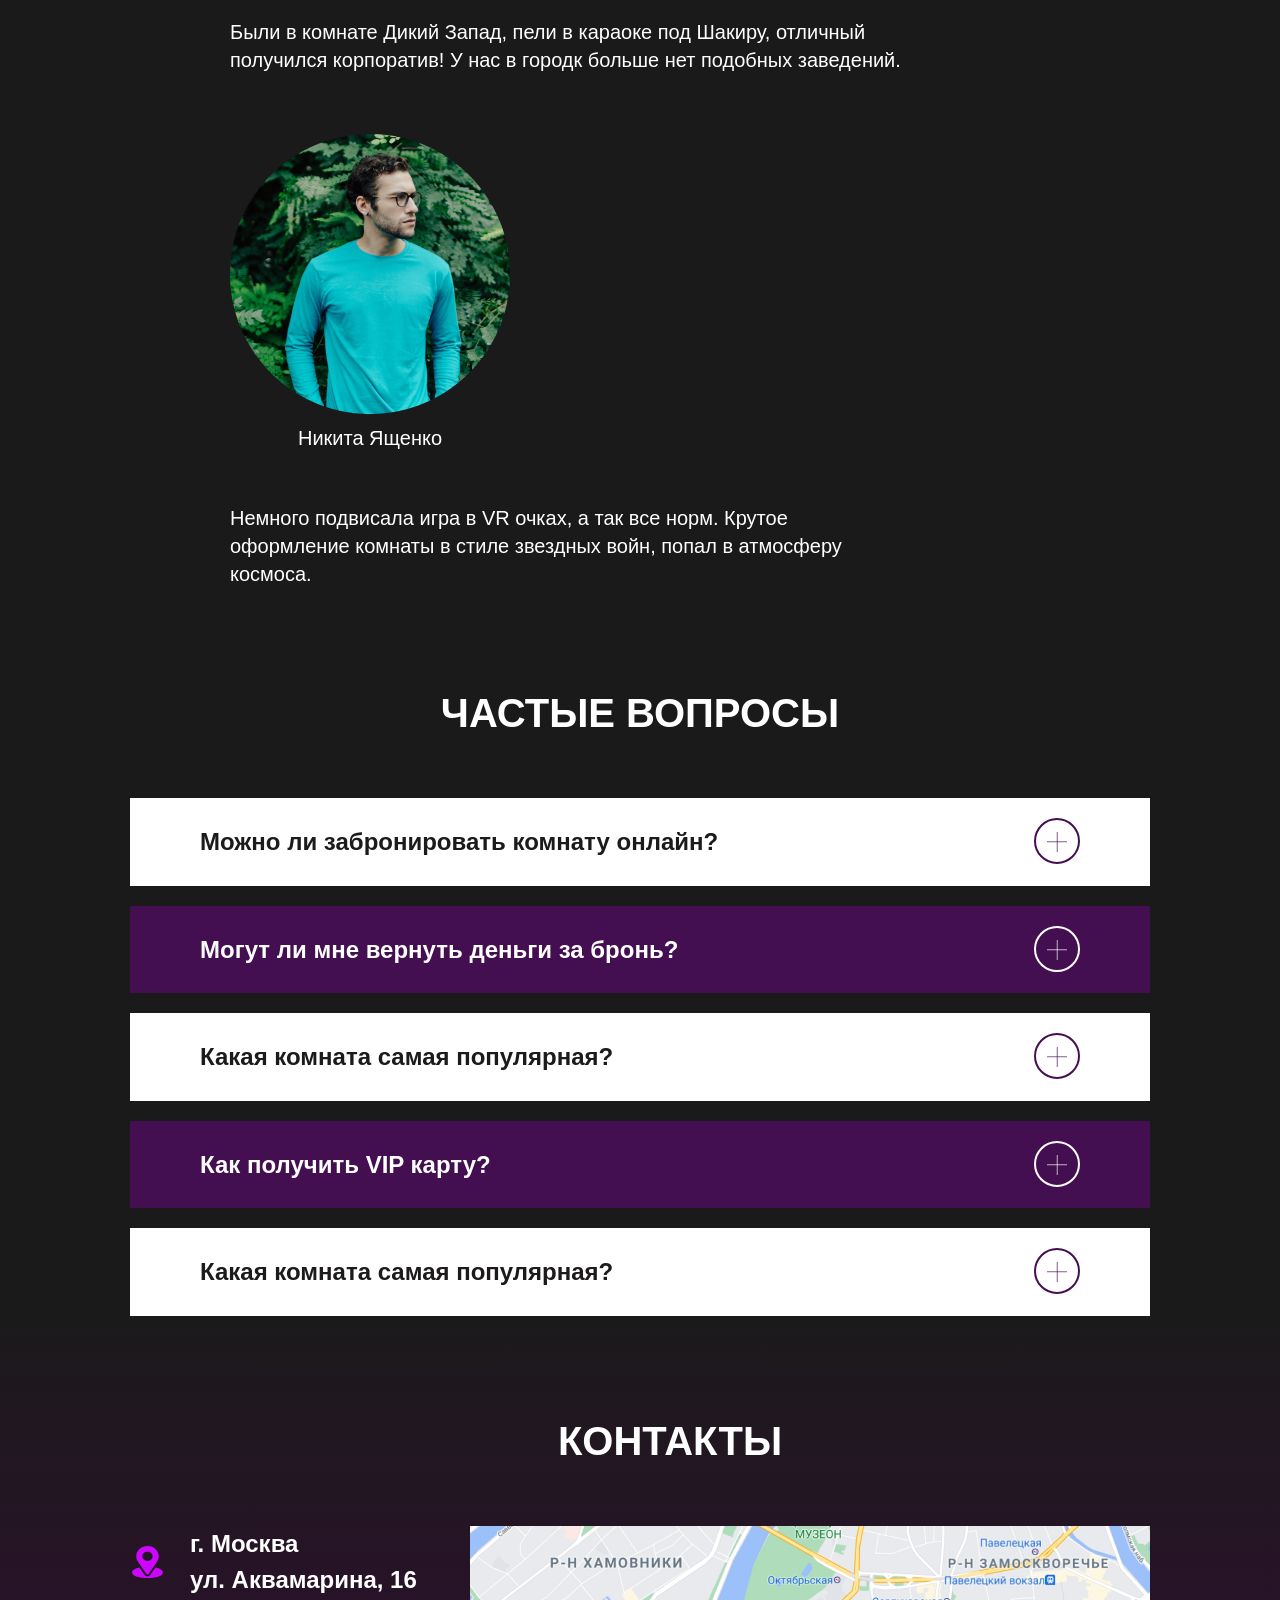
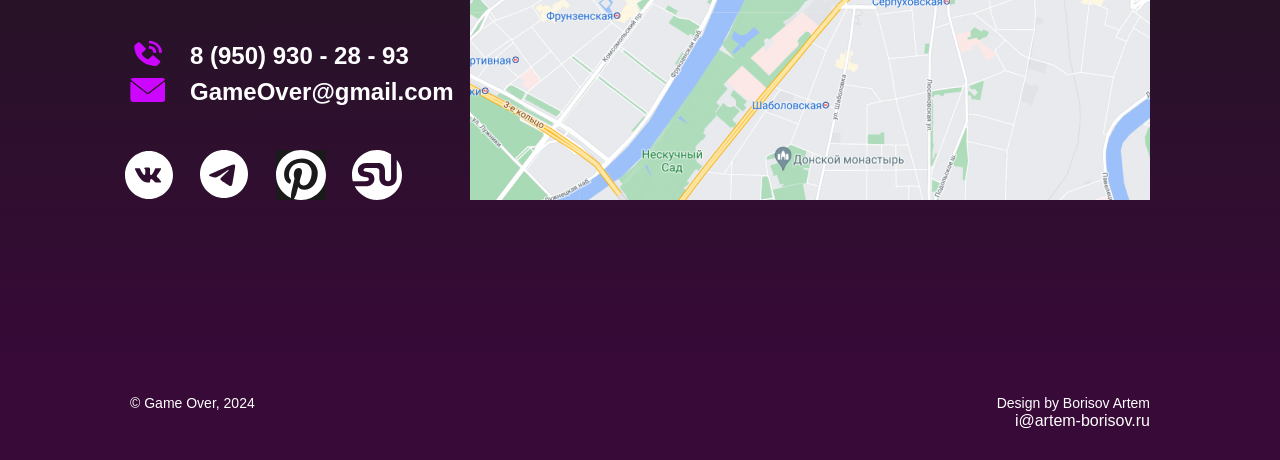
==== commit 553eed46: "first lesson done" ====
--- a/index.html
+++ b/index.html
@@ -330,15 +330,24 @@
                         </div> 
                     </div>
                 </div>
-                <p class="contacts__footer1">sdasdas</p>
-                <p class="contacts__footer2">asdasd</p>
+                
             </div>
         </section>
     </main>
 
-
     <footer>
-
+        <section class="section footer">
+            <div class="container">
+                <div class="footer__info">
+                    <p class="contacts__footer1">© Game Over, 2024</p>
+                    <p class="contacts__footer2">Design by Borisov Artem</p>
+                </div>
+
+                <div class="footer__mail">
+                    <p class="contacts__footer3">i@artem-borisov.ru</p>
+                </div>
+            </div>
+        </section>
     </footer>
 
 </body>
--- a/CSS/index.css
+++ b/CSS/index.css
@@ -8,4 +8,5 @@
 @import url(contacts.css);
 @import url(our-reviews.css);
 @import url(topheader.css);
-@import url(our-entertainment.css);+@import url(our-entertainment.css);
+@import url(footer.css);
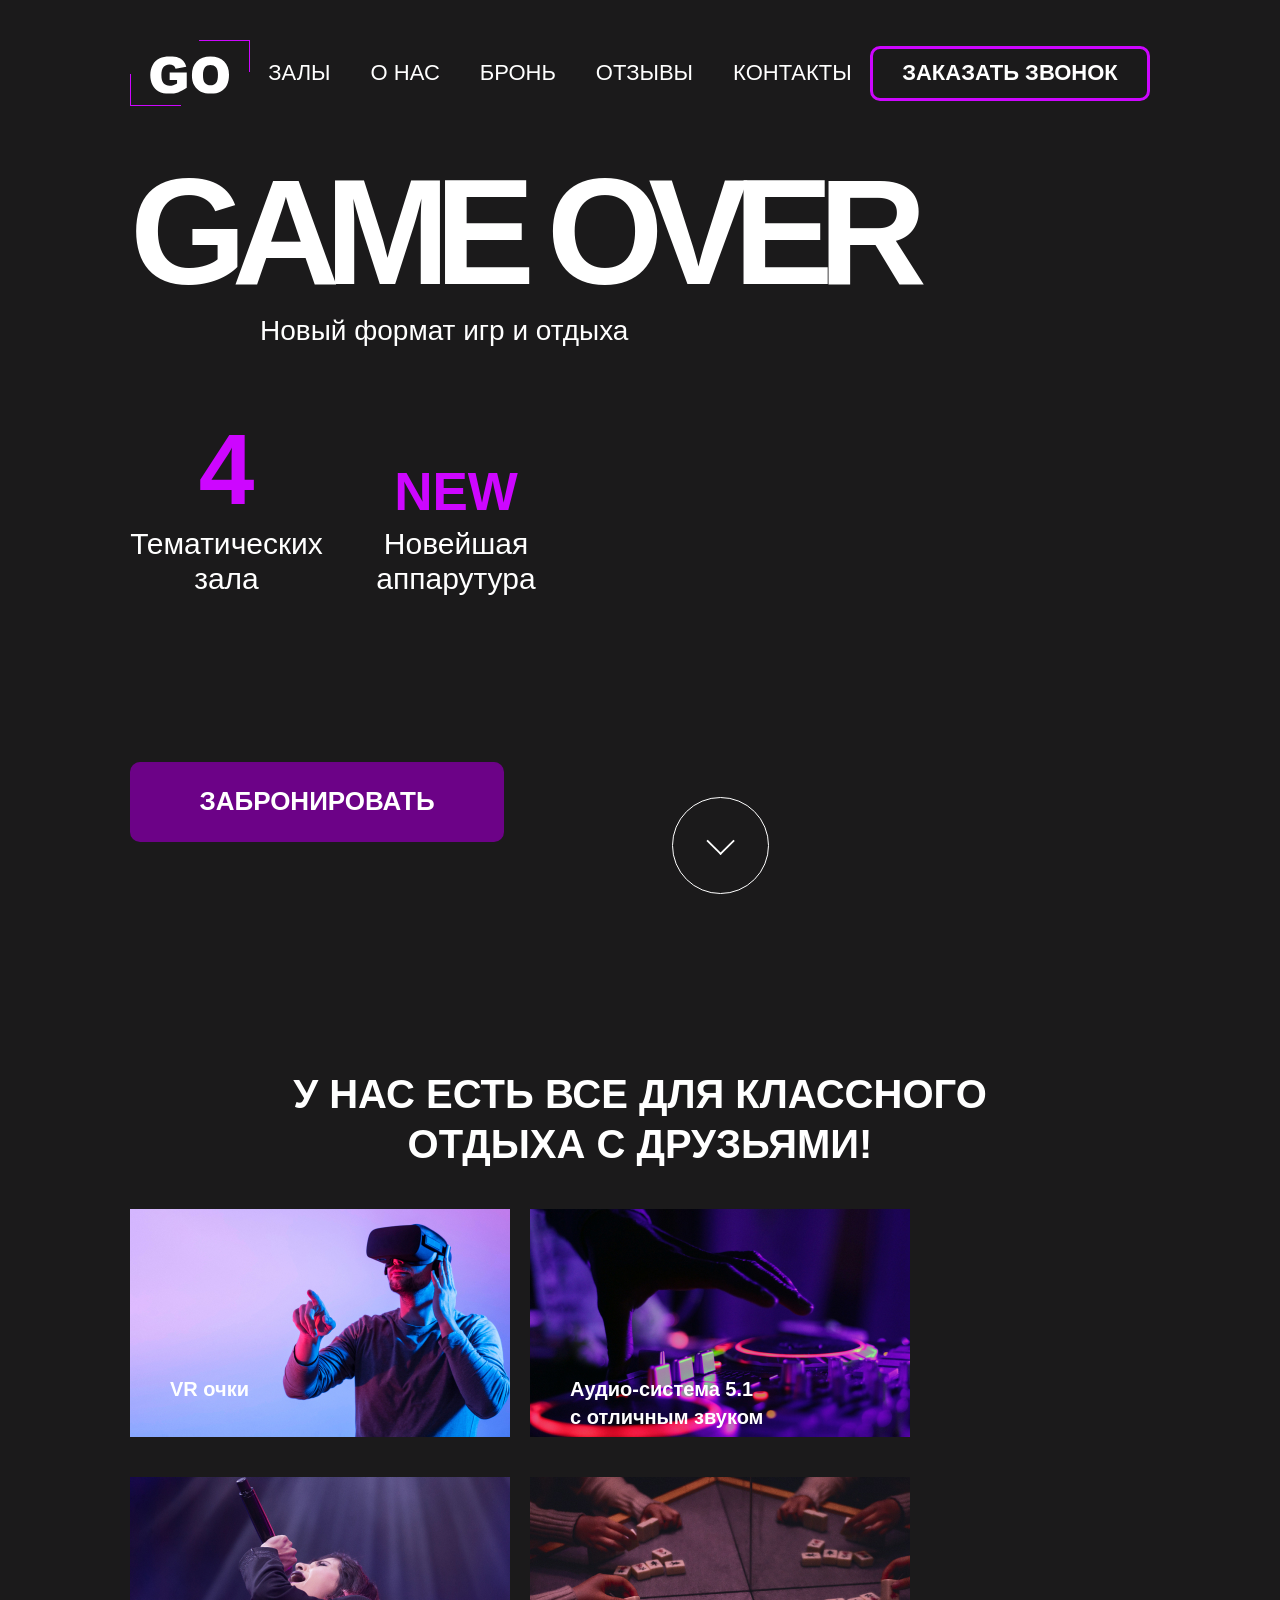
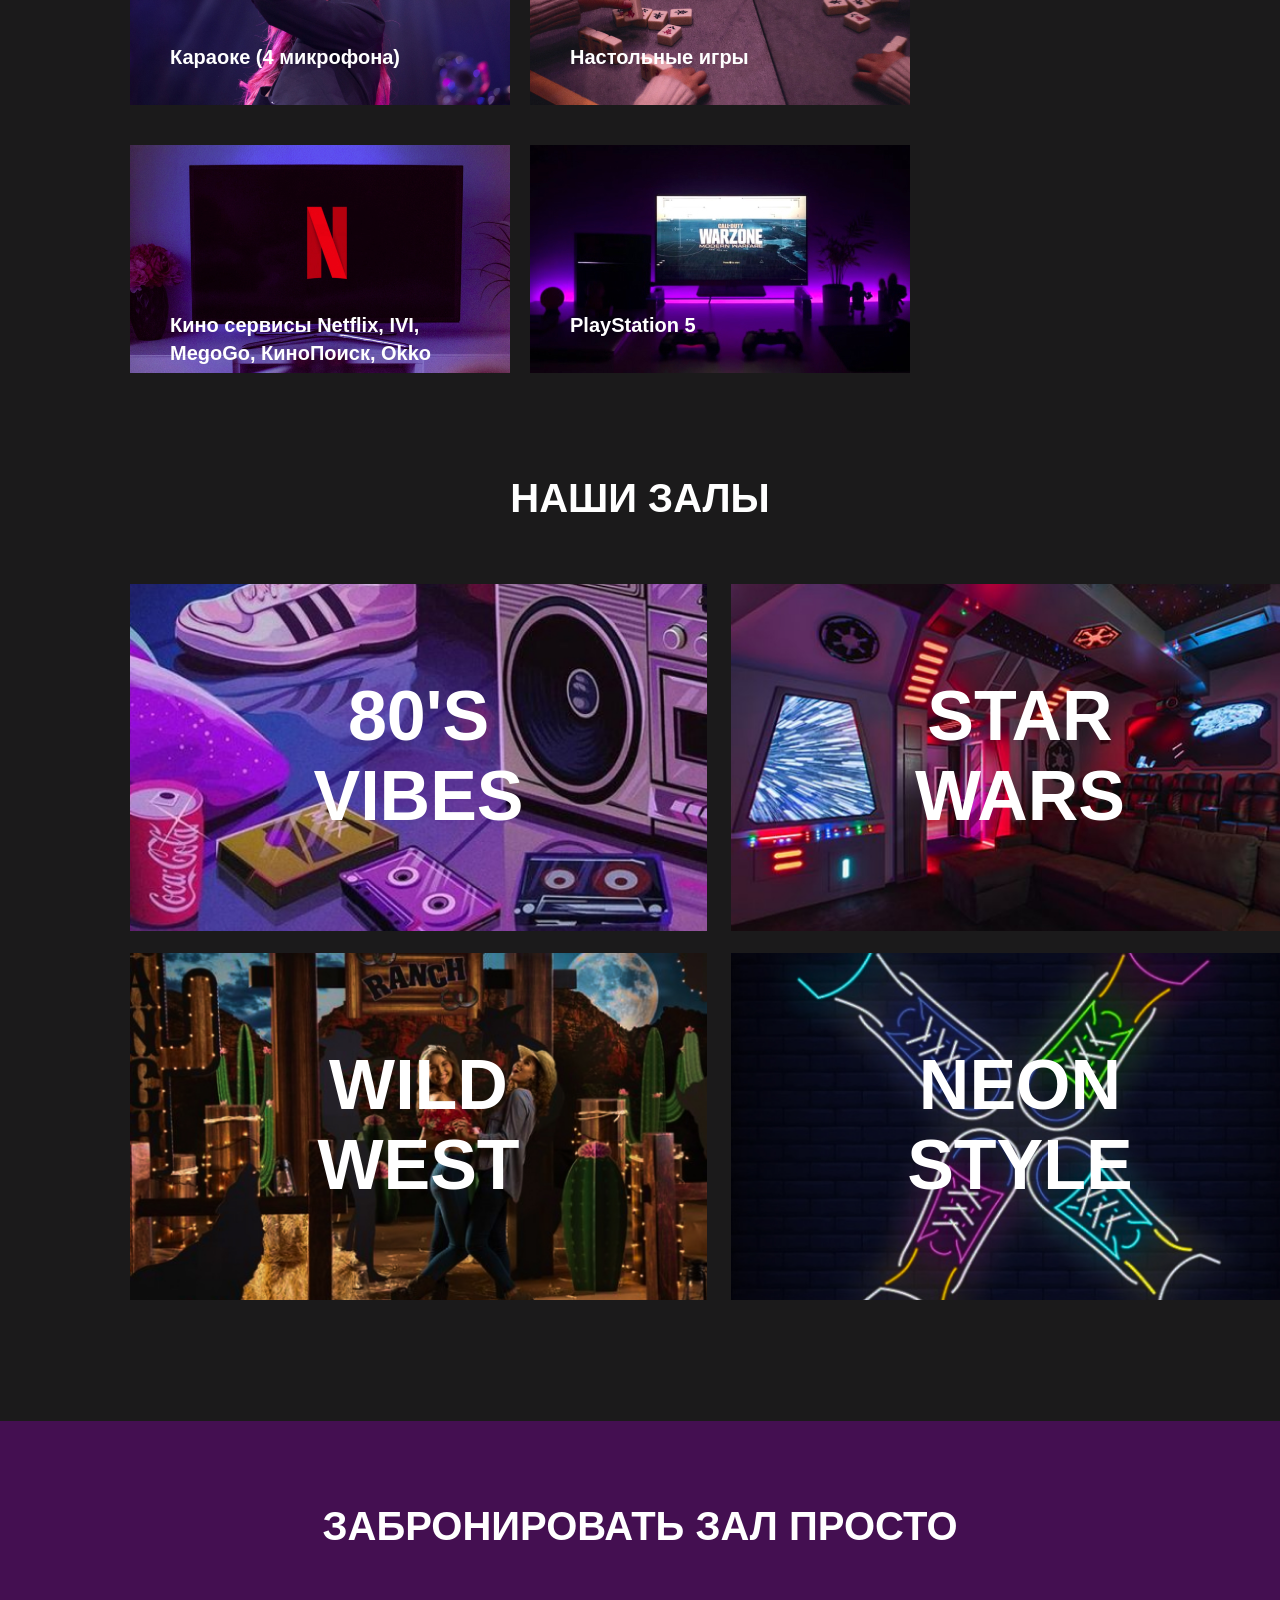
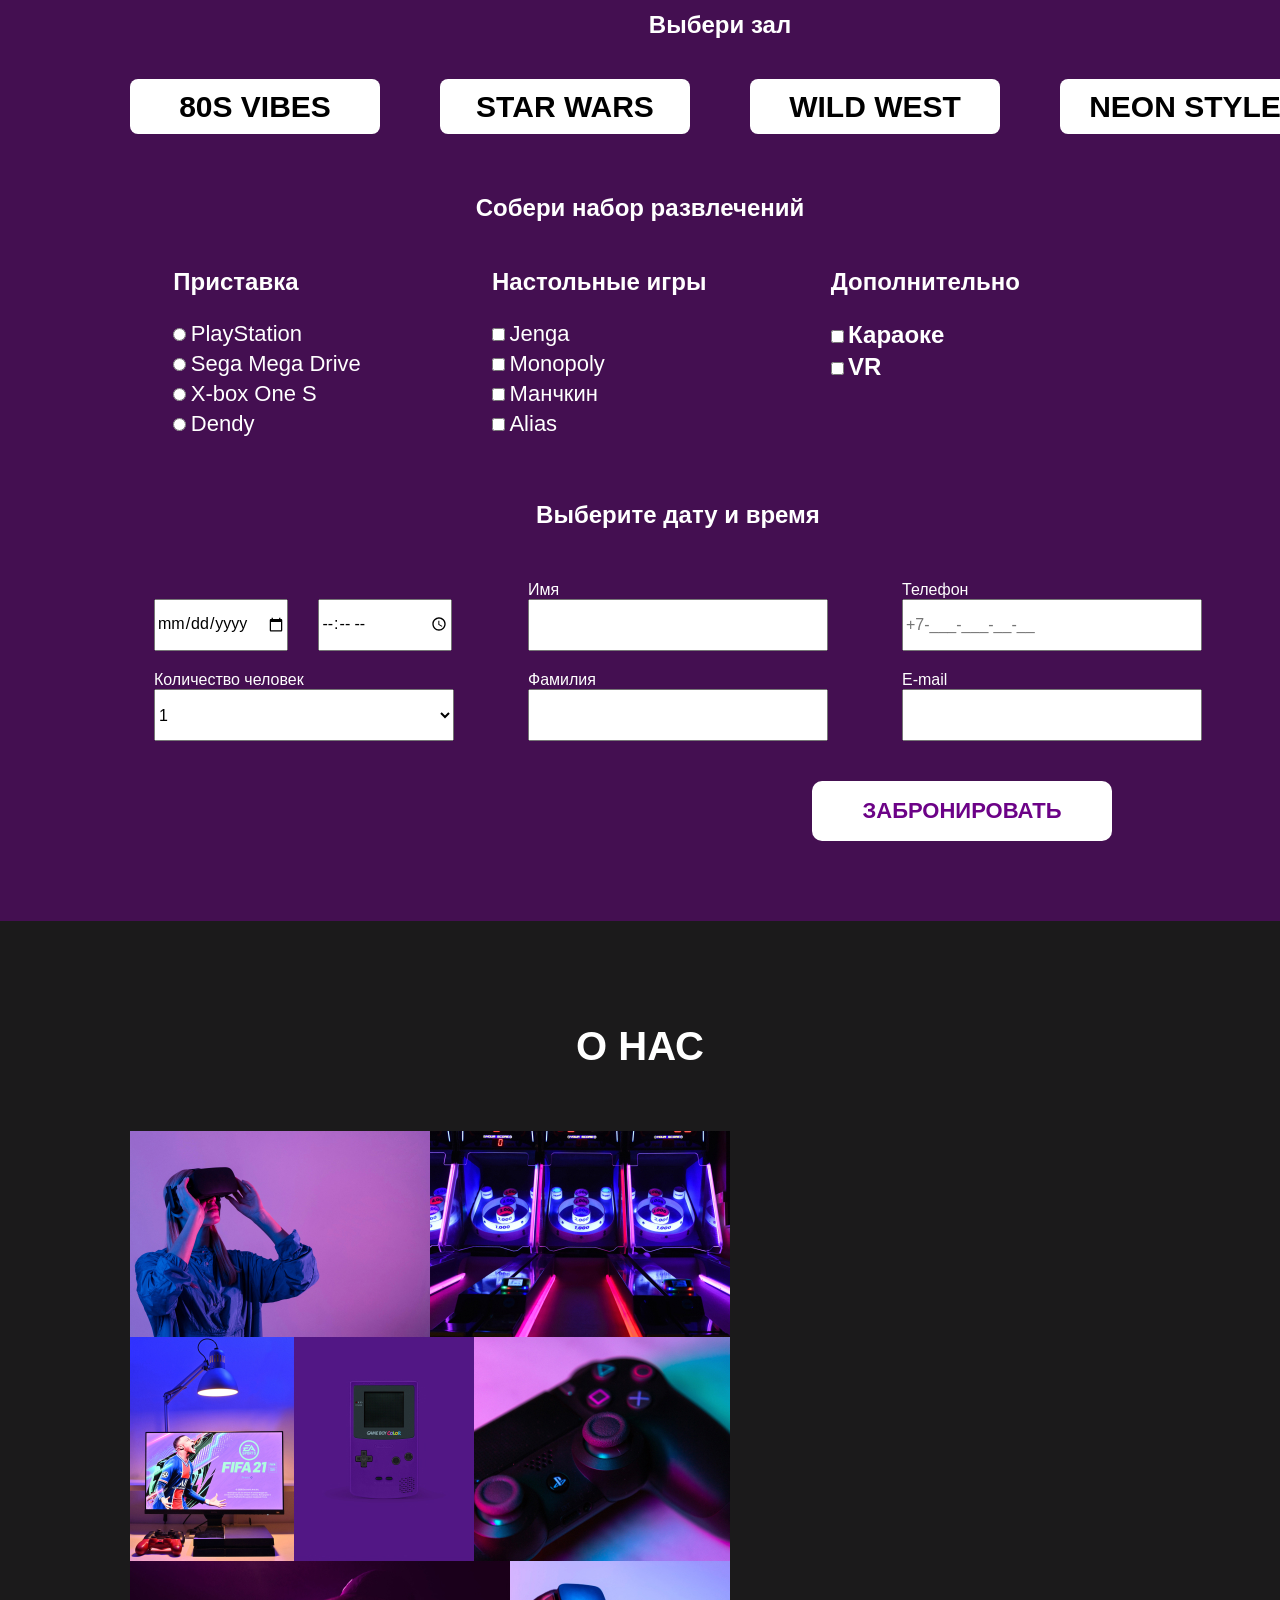
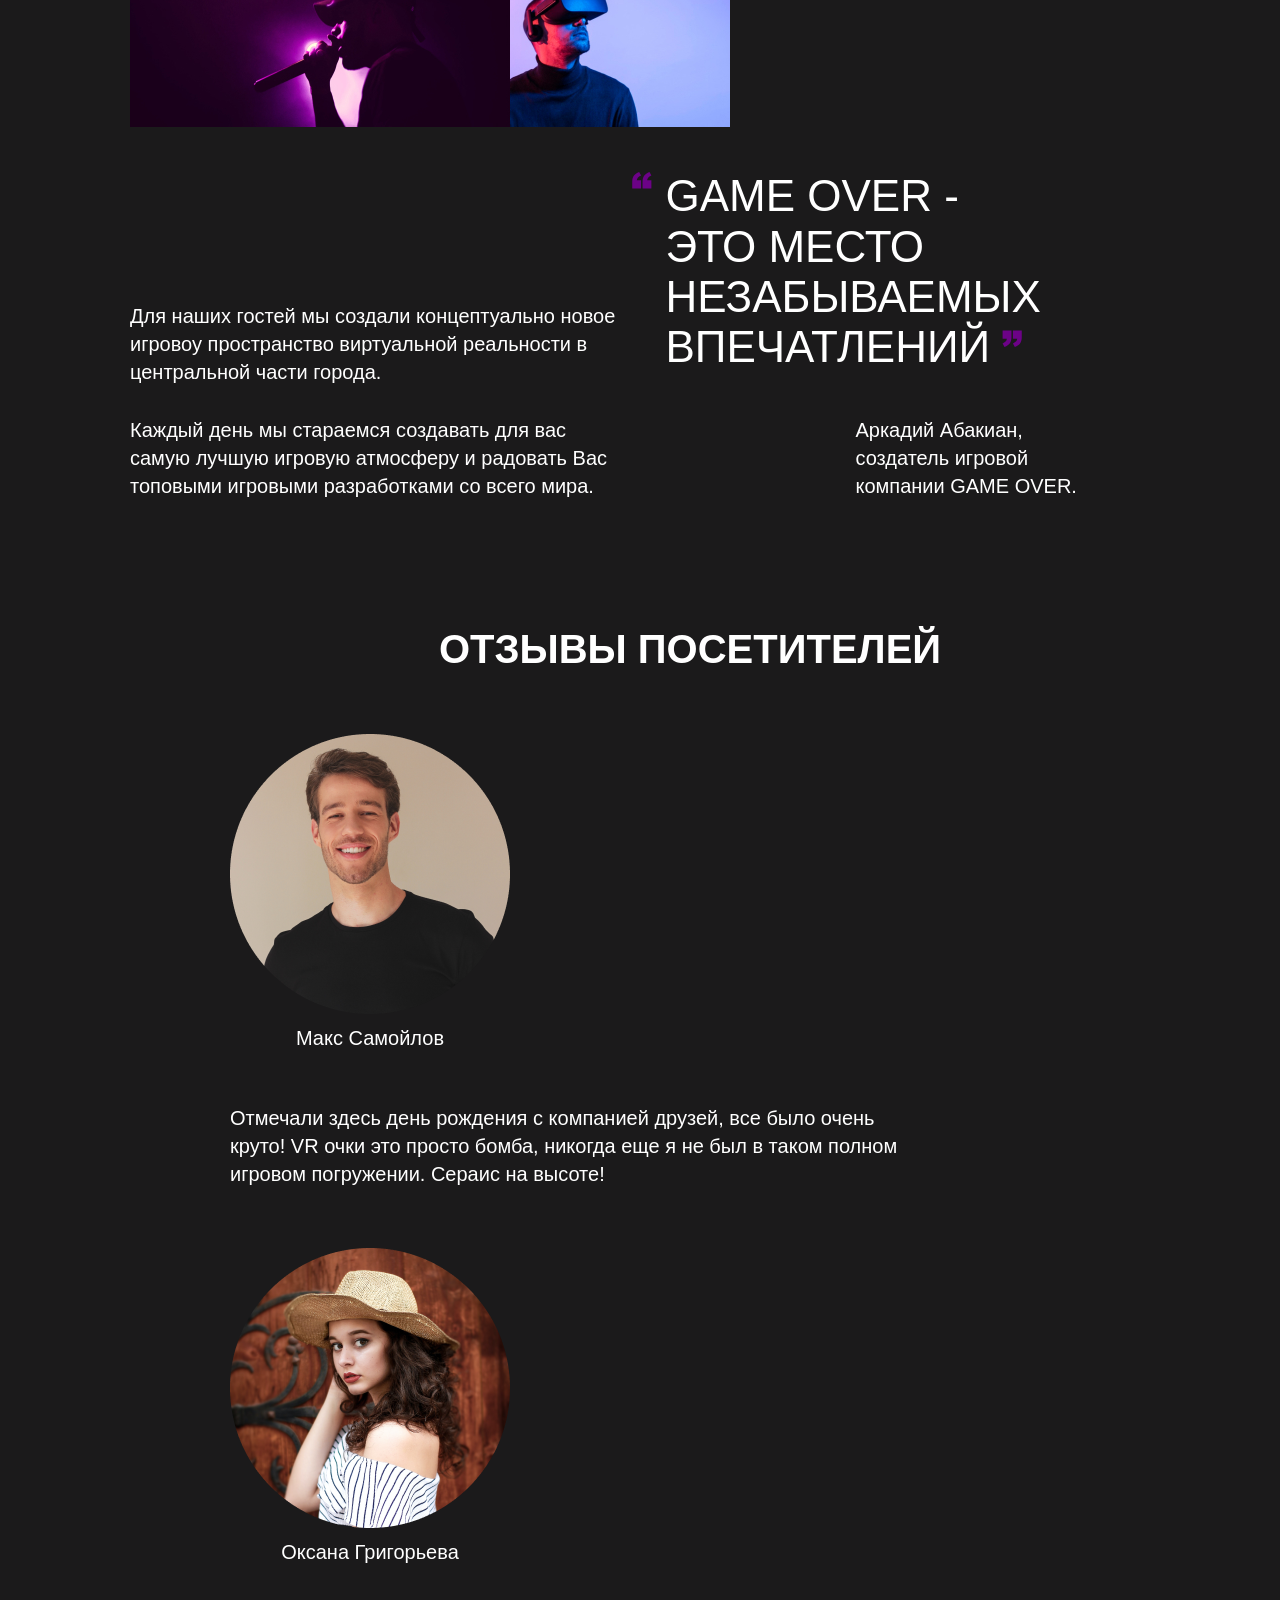
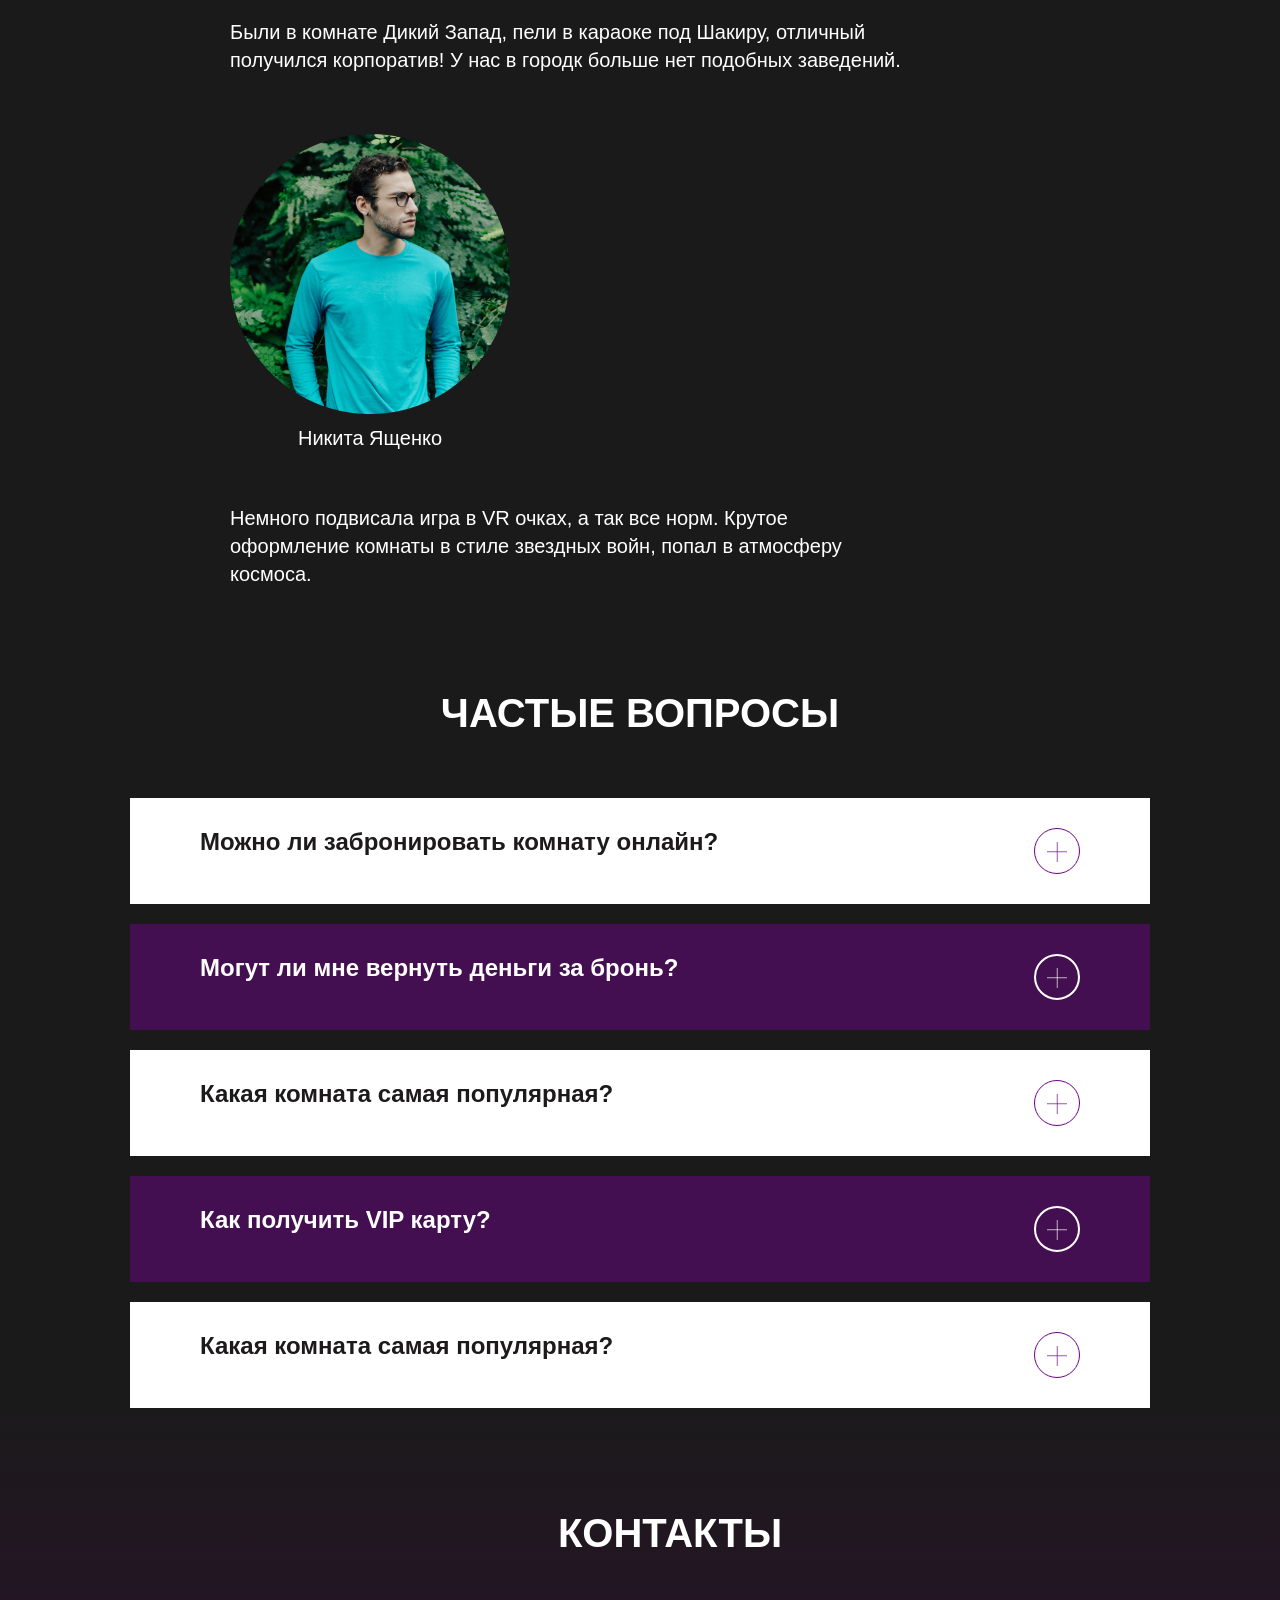
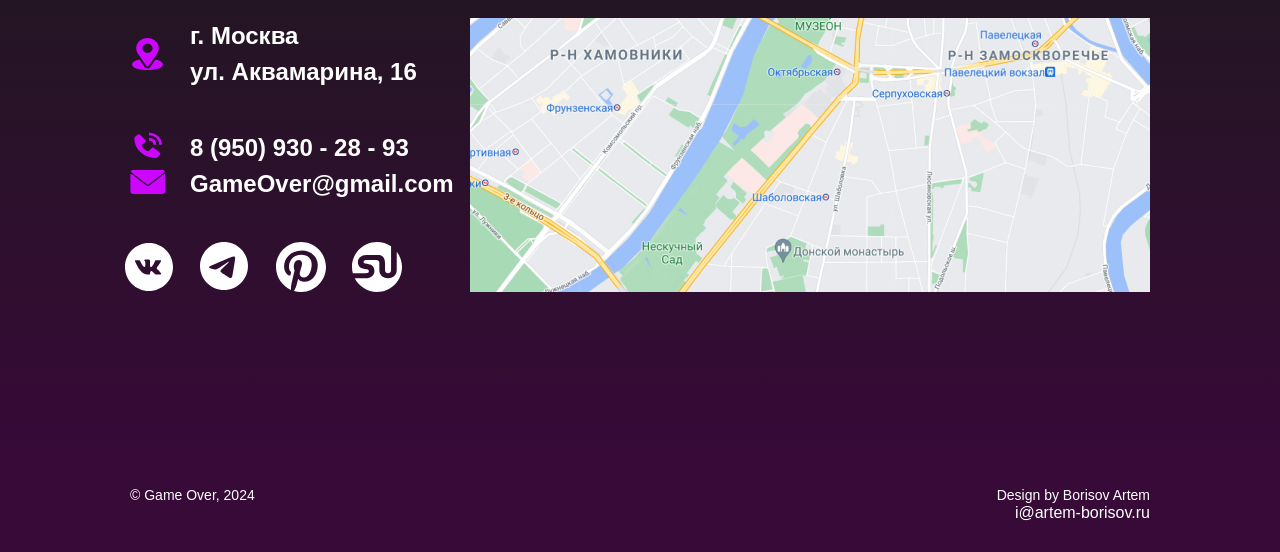
==== commit ae0f8fc8: "second lesson done" ====
--- a/index.html
+++ b/index.html
@@ -288,12 +288,22 @@
             <div class="container">
                 <div class="questions__block">
                     <h3>Частые вопросы</h3>
-                    <ul>
-                        <li class="questions__question">Можно ли забронировать комнату онлайн?</li>
-                        <li class="questions__question">Могут ли мне вернуть деньги за бронь?</li>
-                        <li class="questions__question">Какая комната самая популярная?</li>
-                        <li class="questions__question">Как получить VIP карту?</li>
-                        <li class="questions__question">Какая комната самая популярная?</li>
+                    <ul class="questions__list">
+                        <li class="questions__question">Можно ли забронировать комнату онлайн?
+                            <button class="questions__button questions__button_purple"></button>
+                        </li>
+                        <li class="questions__question">Могут ли мне вернуть деньги за бронь?
+                            <button class="questions__button questions__button_white"></button>
+                        </li>
+                        <li class="questions__question">Какая комната самая популярная?
+                            <button class="questions__button questions__button_purple"></button>
+                        </li>
+                        <li class="questions__question">Как получить VIP карту?
+                            <button class="questions__button questions__button_white"></button>
+                        </li>
+                        <li class="questions__question">Какая комната самая популярная?
+                            <button class="questions__button questions__button_purple"></button>
+                        </li>
                     </ul>
                 </div>
             </div>
@@ -326,7 +336,7 @@
                         </div>
     
                         <div class="contacts__item2">
-                            <img class="contacts__map" src="/img/map.jpg" alt="карта">
+                            <img class="contacts__map" src="../img/map.jpg" alt="карта">
                         </div> 
                     </div>
                 </div>
